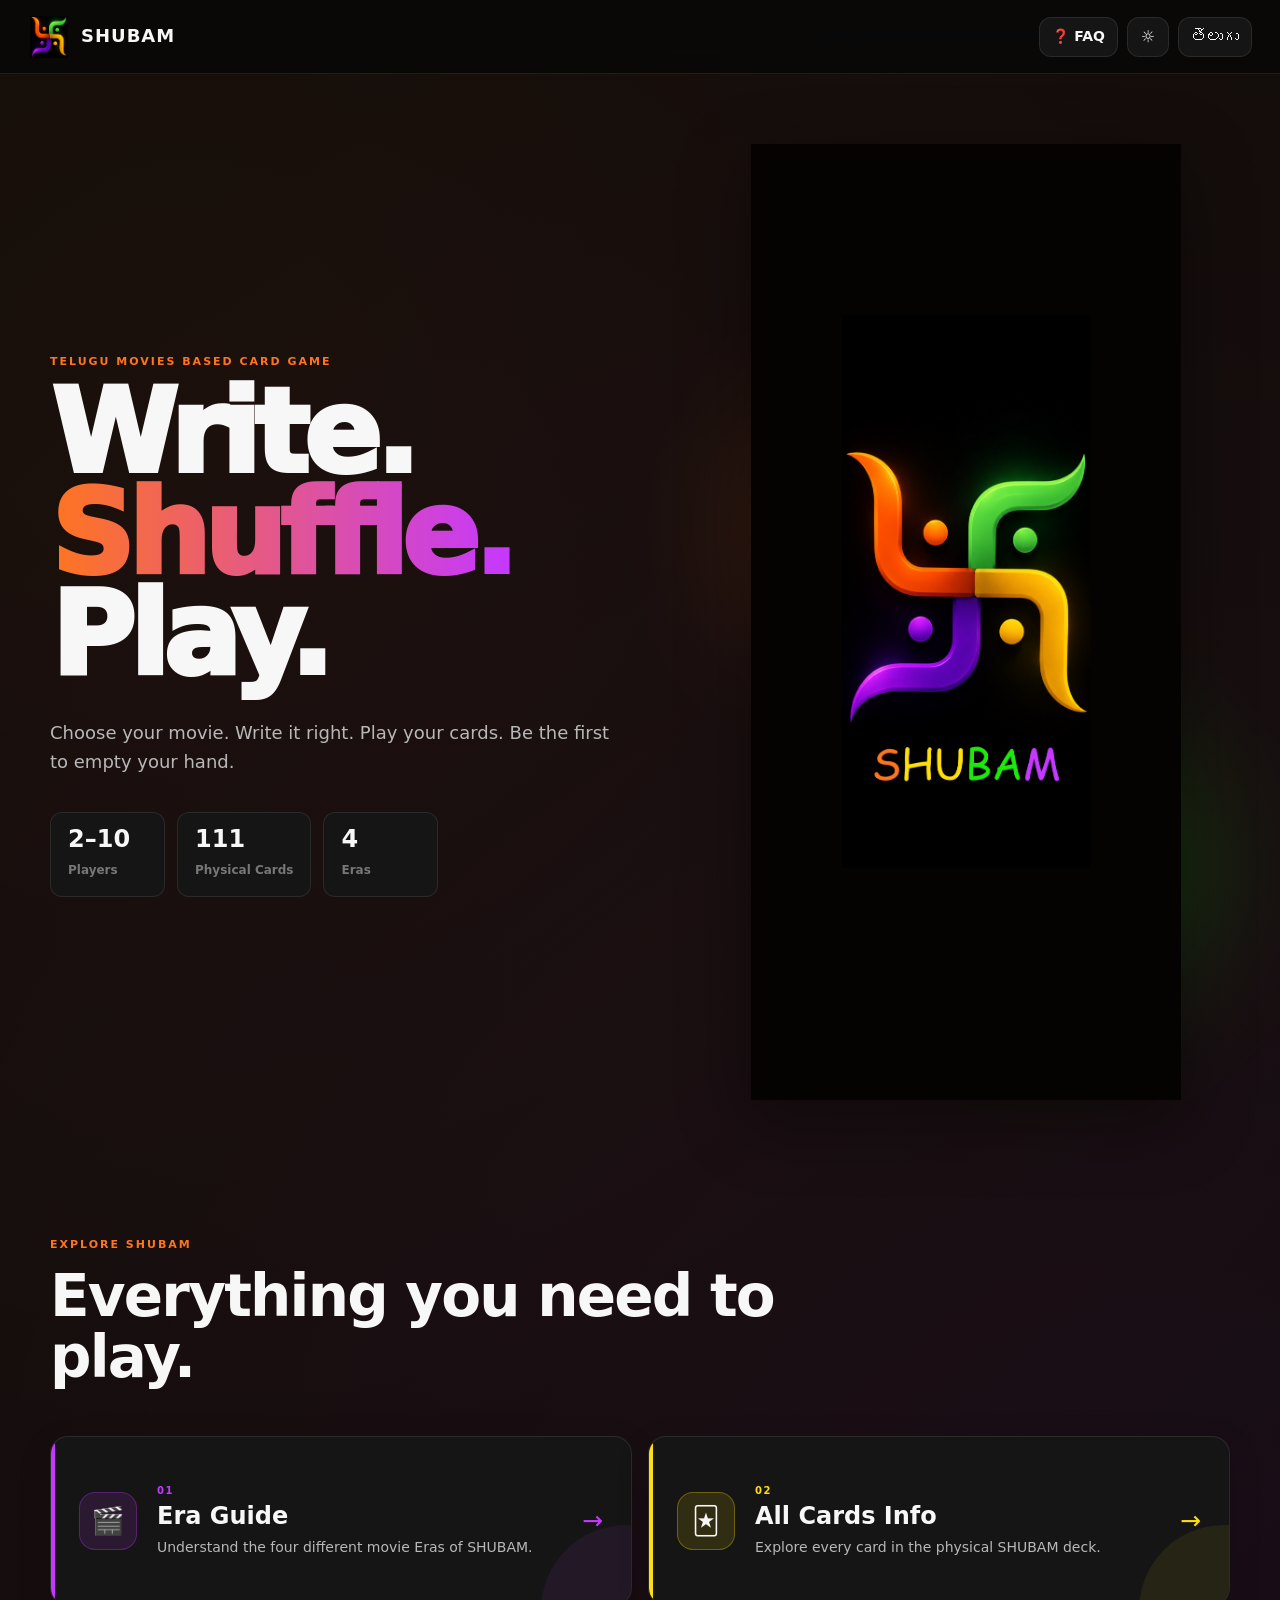
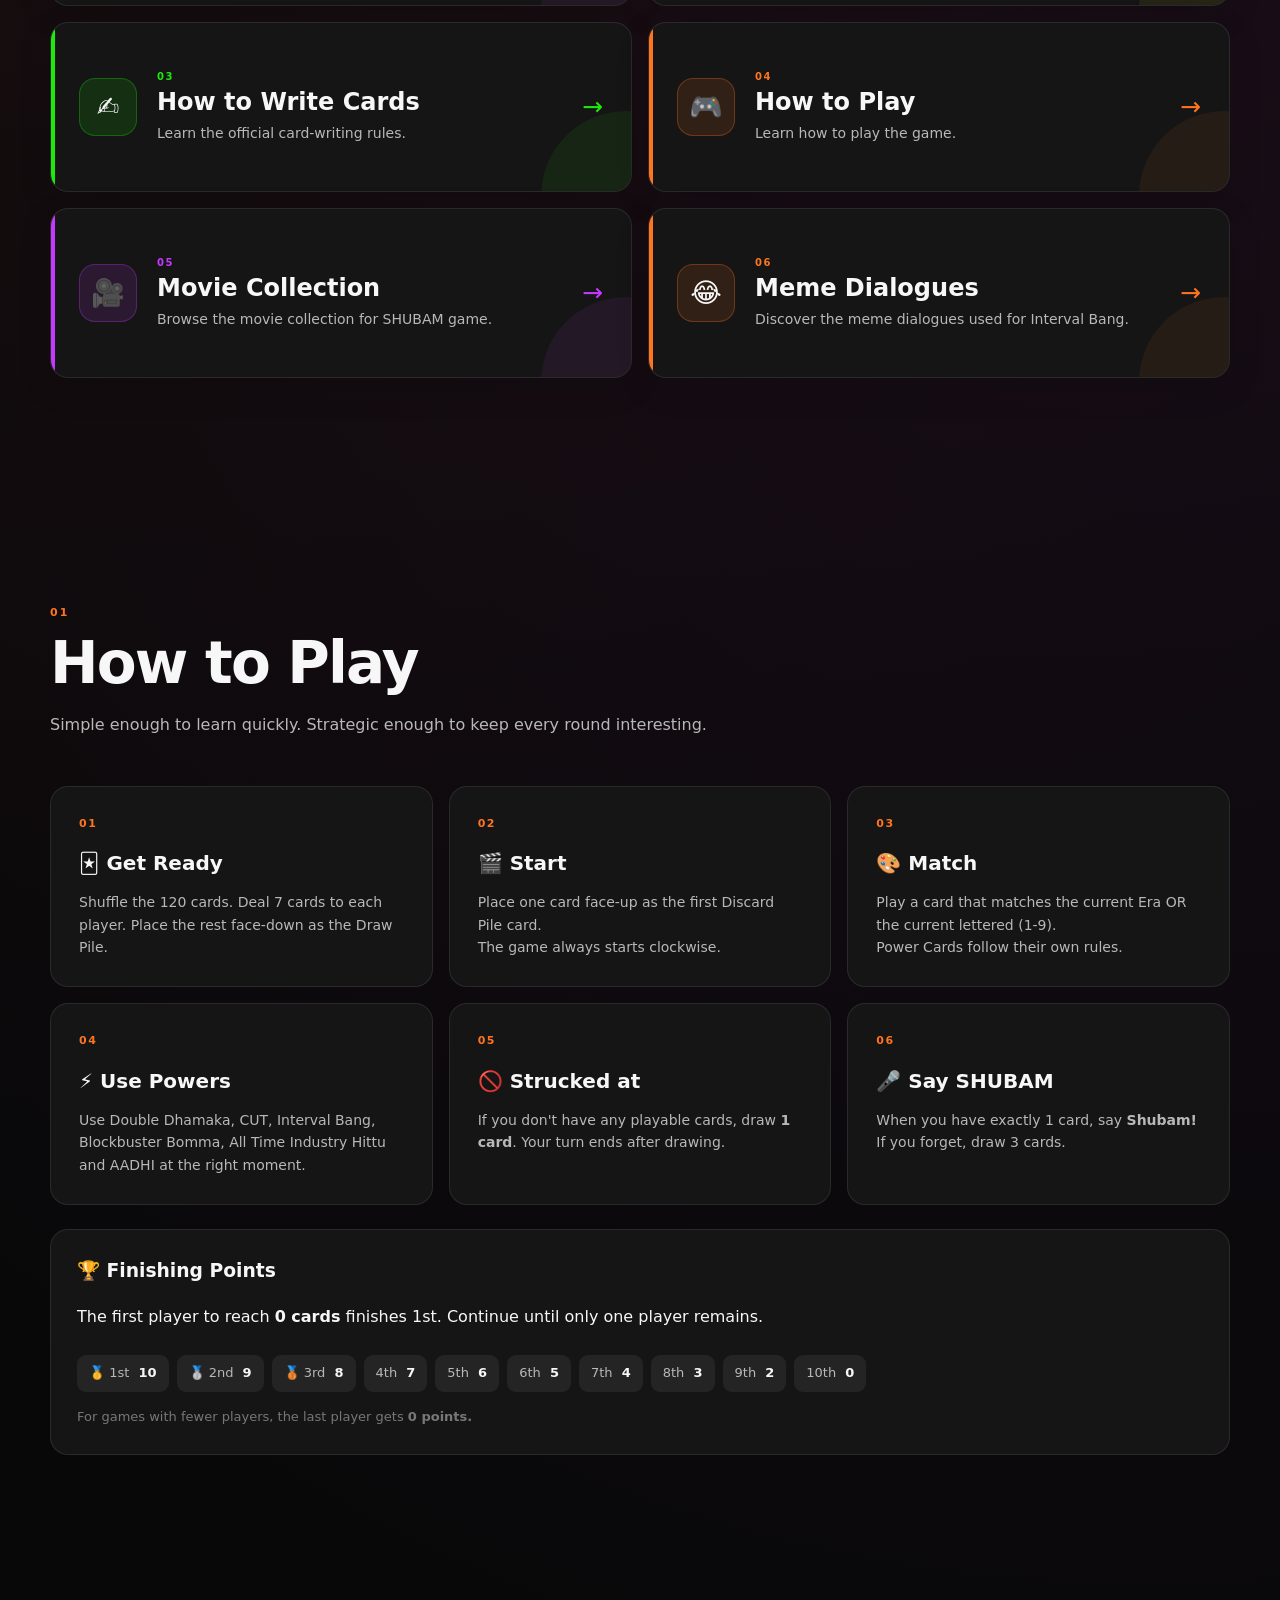
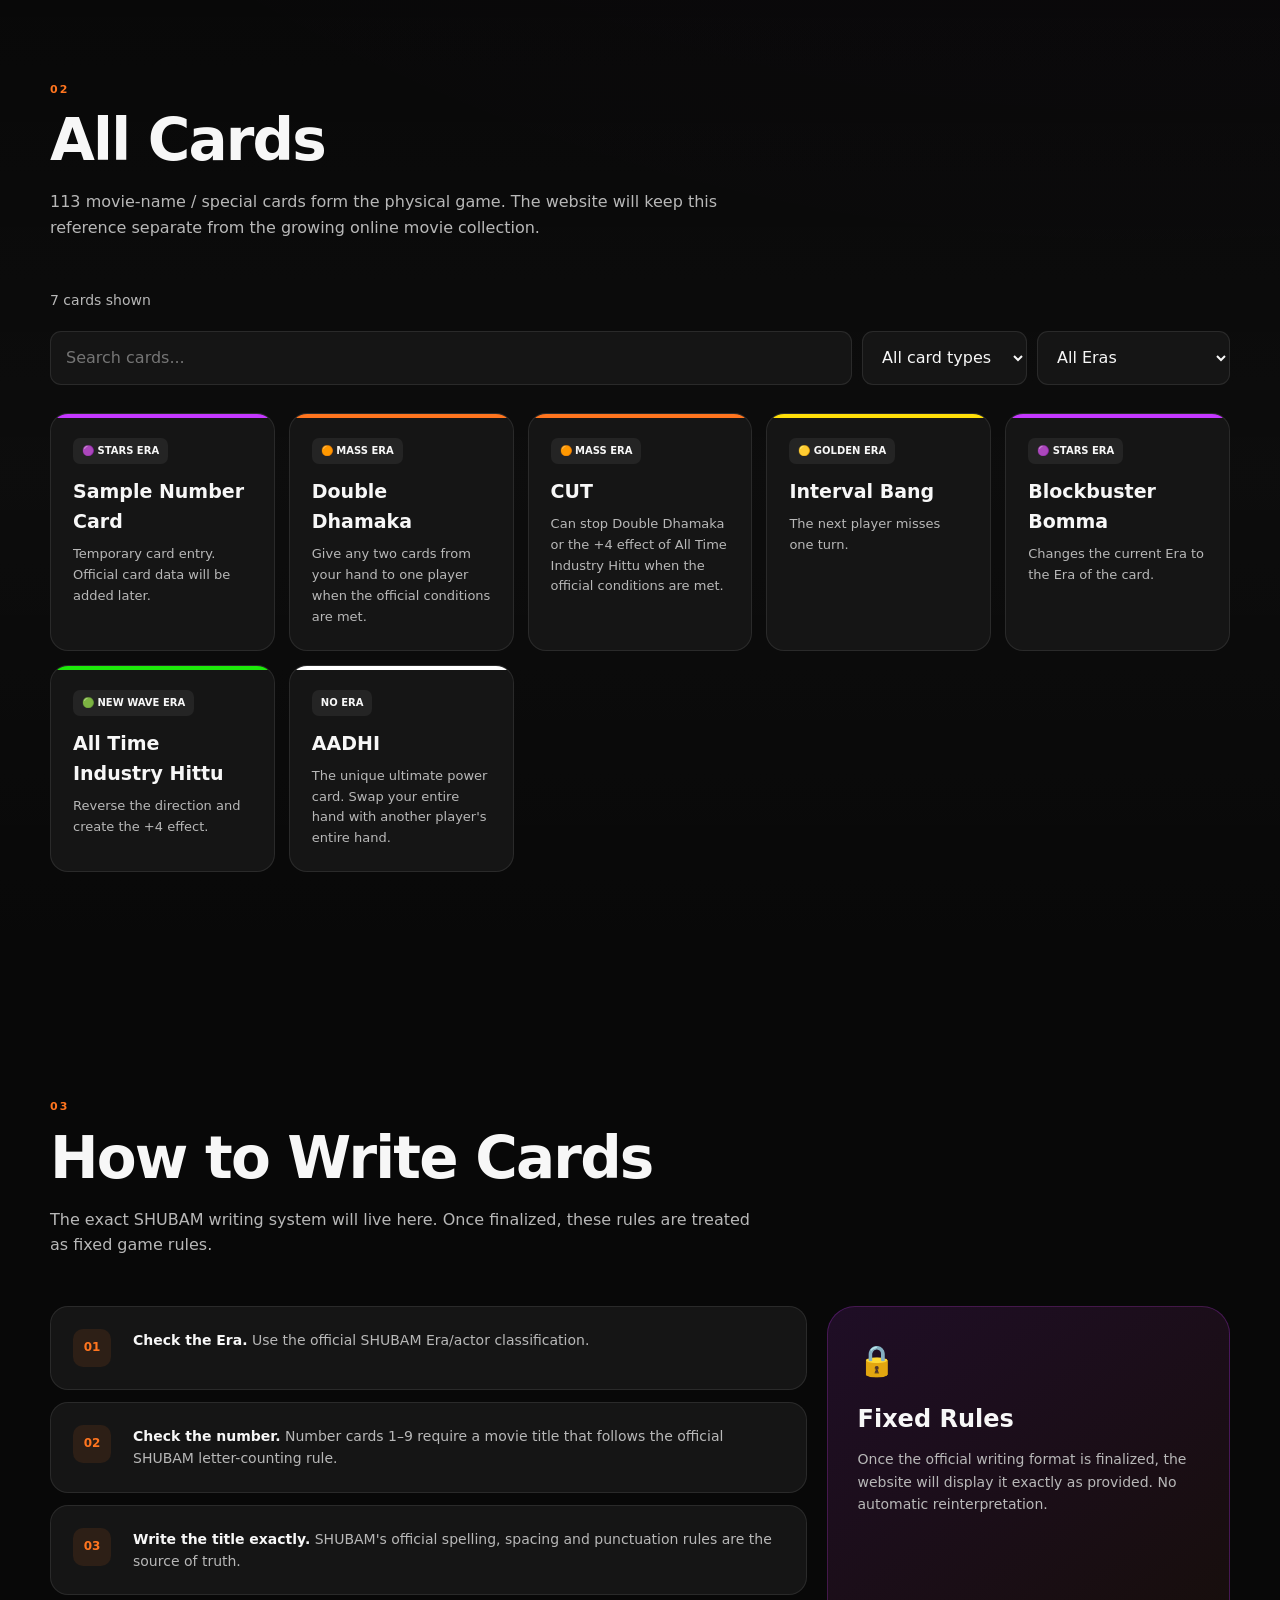
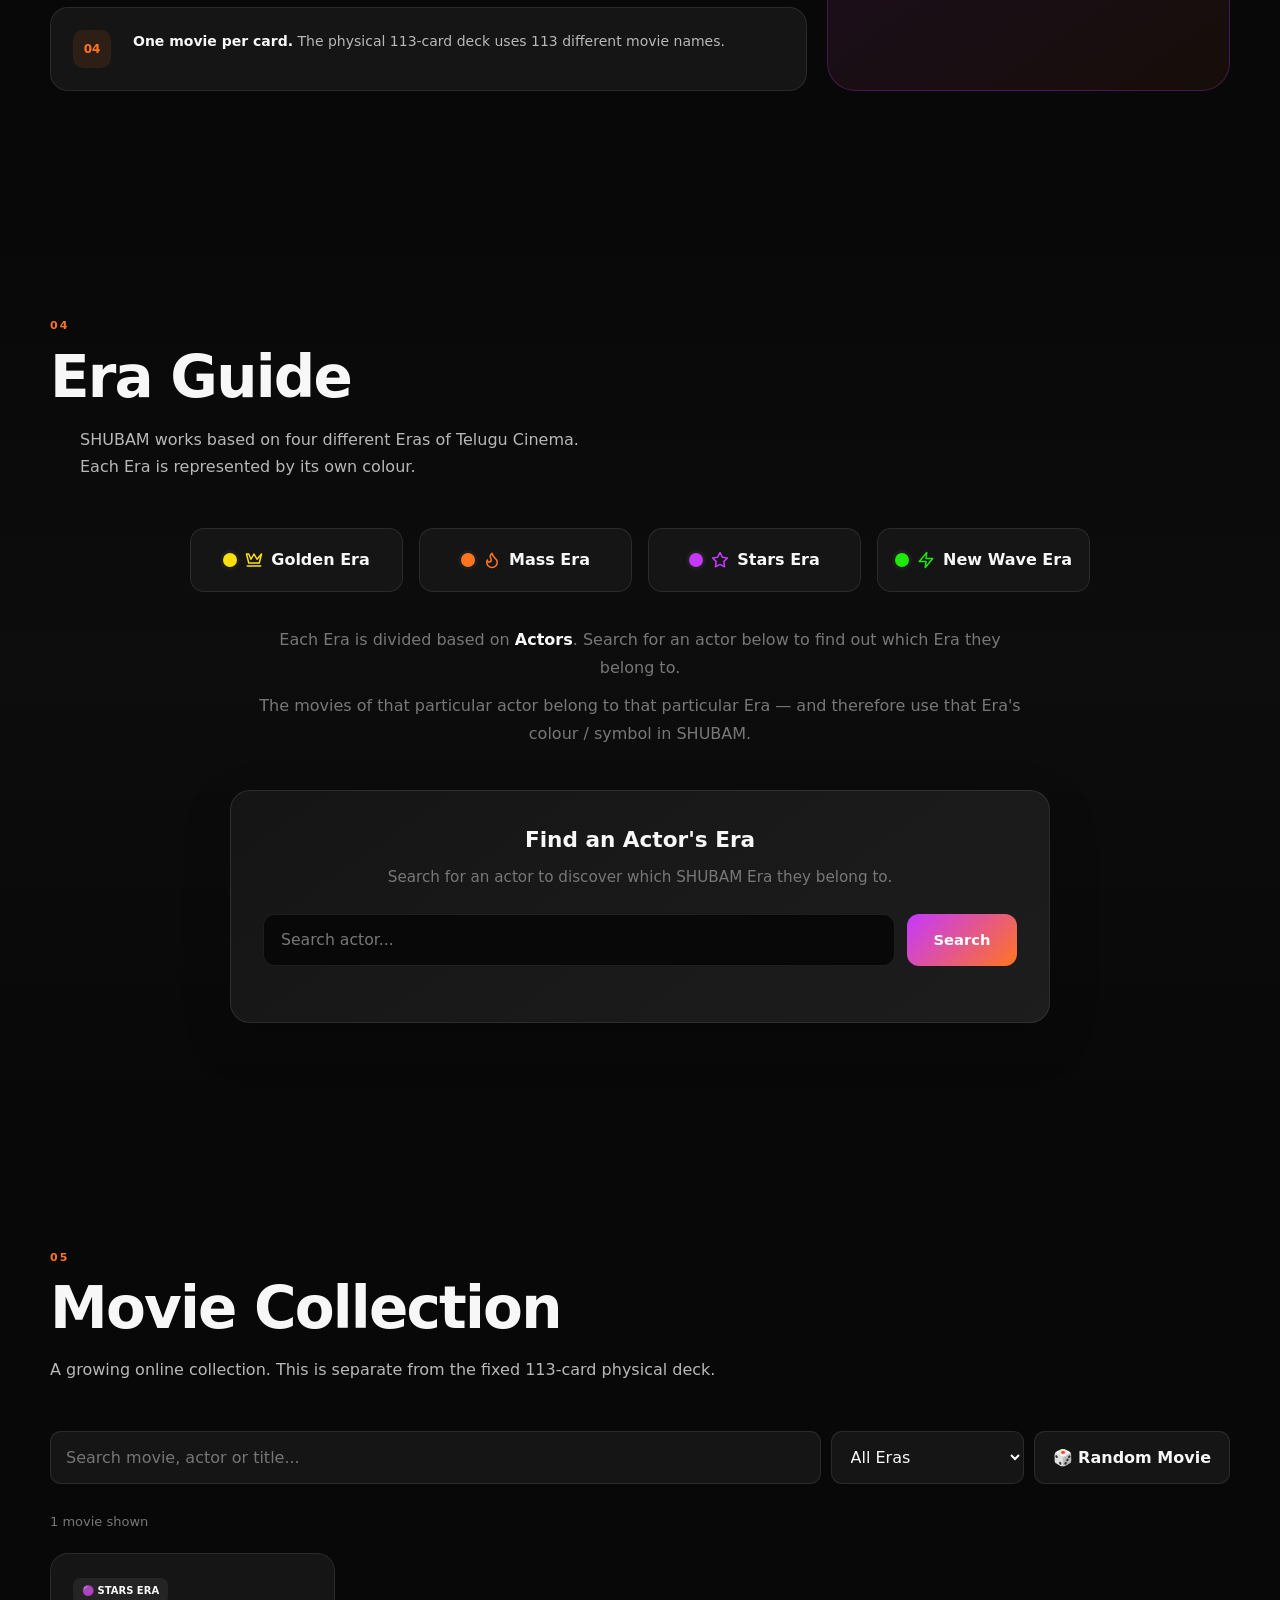
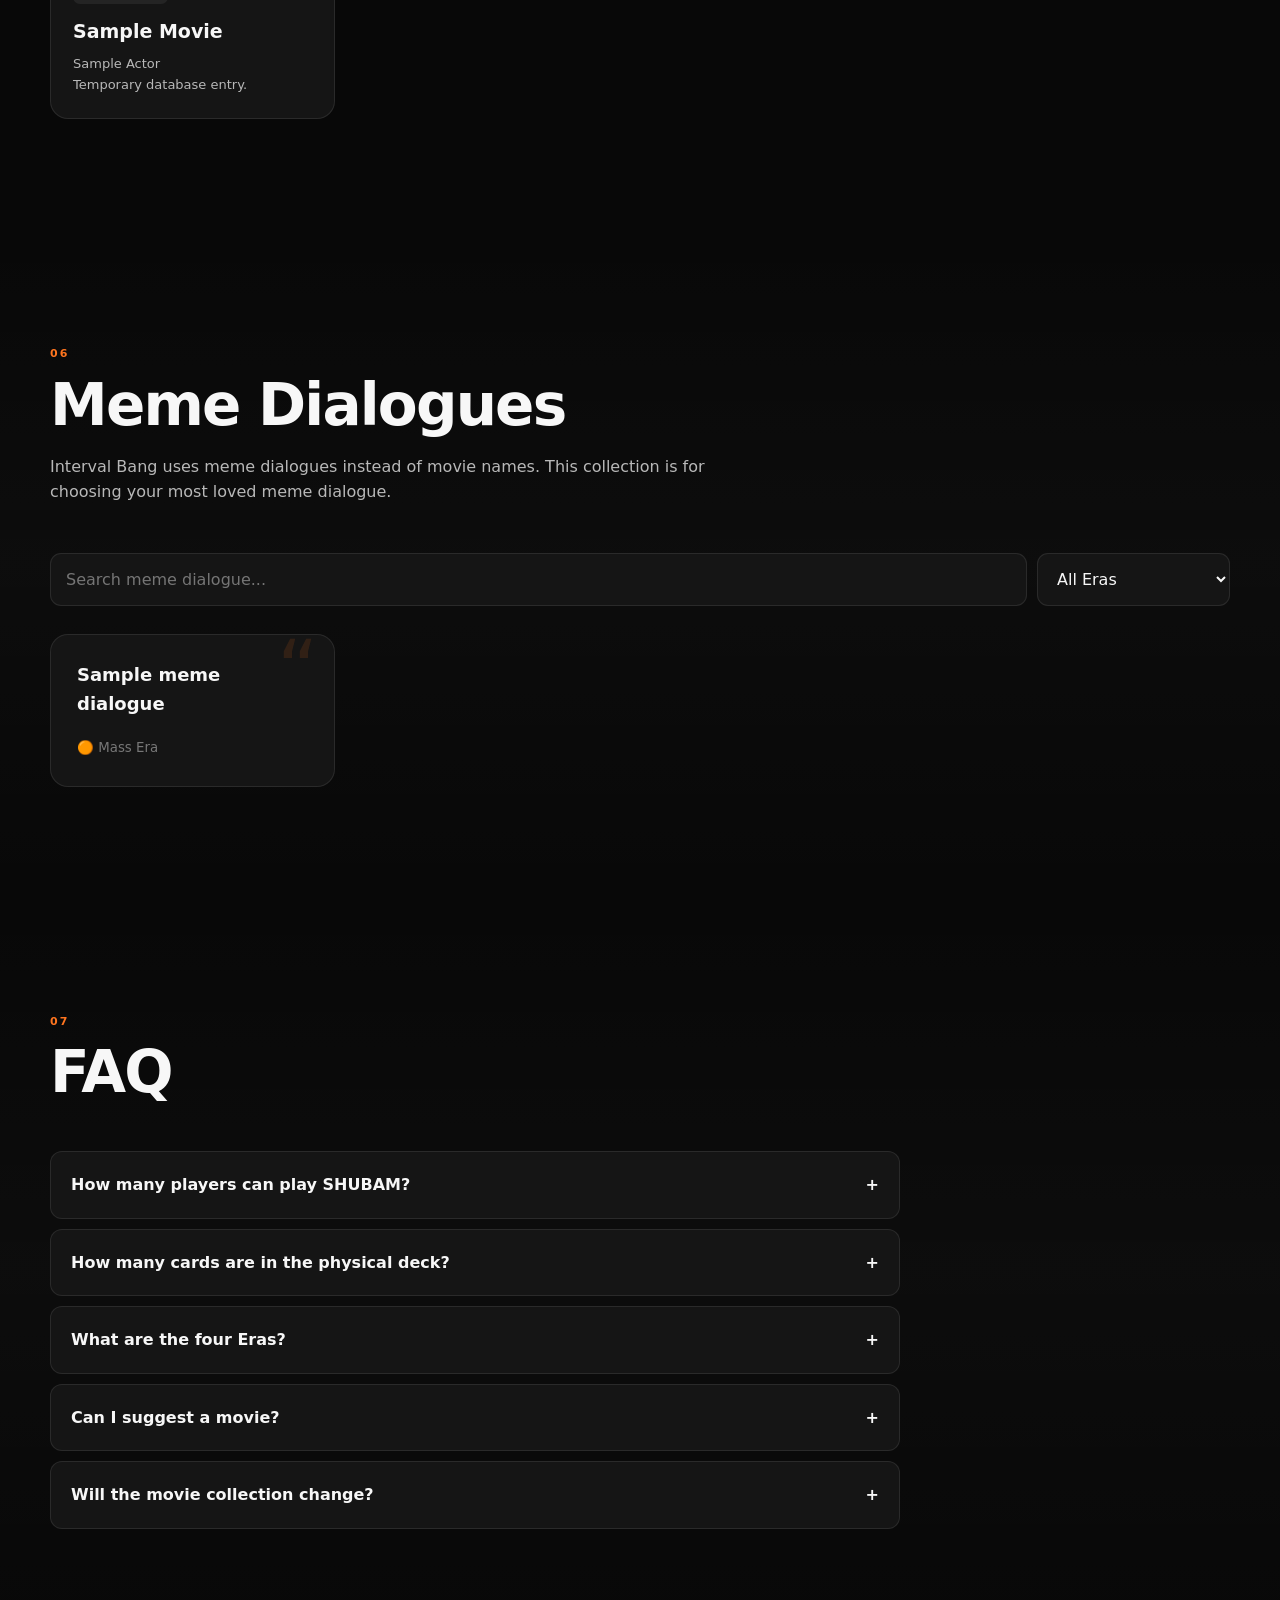
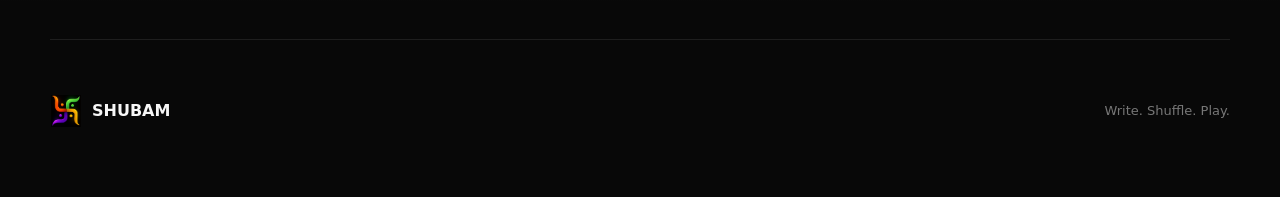
==== index.html @ 701c557c "Update index.html" ====
<!DOCTYPE html>
<html lang="en">
<head>
  <meta charset="UTF-8" />
  <meta name="viewport" content="width=device-width, initial-scale=1.0" />
  <meta name="description" content="SHUBAM — Write. Shuffle. Play. The Telugu movie card game." />
  <title>SHUBAM — Write. Shuffle. Play.</title>
  <link rel="icon" href="assets/Shubam_Main_logo.png" />
  <link rel="stylesheet" href="style.css" />
</head>

<body>

  <!-- =========================
       HEADER
  ========================== -->
  <header class="site-header">

    <a class="brand" href="#home" aria-label="Shubam home">
      <img src="assets/Shubam_Main_logo.png" alt="SHUBAM logo" />
      <span>SHUBAM</span>
    </a>

    <div class="header-actions">

      <!-- FAQ -->
      <a class="header-faq" href="#faq" aria-label="FAQ">
        ❓ <span>FAQ</span>
      </a>

      <!-- Theme -->
      <button id="themeToggle" title="Toggle light/dark mode">
        ☼
      </button>

      <!-- Language -->
      <button id="langToggle" title="Toggle English/Telugu">
        తెలుగు
      </button>

    </div>

  </header>


  <main>

    <!-- =========================
         HOME / HERO
    ========================== -->
    <section id="home" class="hero section">

      <div class="hero-copy">

        <span class="eyebrow">
          TELUGU MOVIES BASED CARD GAME
        </span>

        <h1>
          Write.<br>
          <span>Shuffle.</span><br>
          Play.
        </h1>

        <p data-i18n="heroText">
          Choose your movie.<br>
          Write it right.<br>
          Play your cards.<br>
          Be the first to empty your hand.
        </p>

        <div class="hero-stats">

          <div>
            <strong>2–10</strong>
            <span data-i18n="players">Players</span>
          </div>

          <div>
            <strong>111</strong>
            <span data-i18n="physicalCards">Physical Cards</span>
          </div>

          <div>
            <strong>4</strong>
            <span data-i18n="eras">Eras</span>
          </div>

        </div>

      </div>


      <div class="hero-logo-wrap">

        <div class="glow glow-orange"></div>
        <div class="glow glow-green"></div>

        <img
          src="assets/shubam-logo.png"
          class="hero-logo"
          alt="Shubam logo"
        />

      </div>

    </section>


    <!-- =========================
         WEBSITE NAVIGATION CARDS
    ========================== -->

    <section class="home-navigation section">

      <div class="section-heading">

        <span class="eyebrow">
          EXPLORE SHUBAM
        </span>

        <h2>
          Everything you need to play.
        </h2>

      </div>


      <div class="navigation-grid">

        <!-- ERA GUIDE -->
        <a href="#eras" class="navigation-card nav-purple">

          <div class="navigation-icon">
            🎬
          </div>

          <div>
            <span class="navigation-number">01</span>
            <h3>Era Guide</h3>
            <p>
              Understand the four different movie Eras of SHUBAM.
            </p>
          </div>

          <span class="navigation-arrow">→</span>

        </a>
        <!-- ALL CARDS INFO-->
        <a href="#cards" class="navigation-card nav-gold">

          <div class="navigation-icon">
            🃏
          </div>

          <div>
            <span class="navigation-number">02</span>
            <h3>All Cards Info</h3>
            <p>
              Explore every card in the physical SHUBAM deck.
            </p>
          </div>

          <span class="navigation-arrow">→</span>

        </a>
        <!-- HOW TO WRITE -->
        <a href="#how-to-write" class="navigation-card nav-green">

          <div class="navigation-icon">
            ✍️
          </div>

          <div>
            <span class="navigation-number">03</span>
            <h3>How to Write Cards</h3>
            <p>
              Learn the official card-writing rules.
            </p>
          </div>

          <span class="navigation-arrow">→</span>

        </a>

        <!-- HOW TO PLAY -->
        <a href="#how-to-play" class="navigation-card nav-orange">

          <div class="navigation-icon">
            🎮
          </div>

          <div>
            <span class="navigation-number">04</span>
            <h3>How to Play</h3>
            <p>
              Learn how to play the game.
            </p>
          </div>

          <span class="navigation-arrow">→</span>

        </a>

        <!-- MOVIE COLLECTION -->
        <a href="#movies" class="navigation-card nav-movie">

          <div class="navigation-icon">
            🎥
          </div>

          <div>
            <span class="navigation-number">05</span>
            <h3>Movie Collection</h3>
            <p>
              Browse the movie collection for SHUBAM game.
            </p>
          </div>

          <span class="navigation-arrow">→</span>

        </a>


        <!-- MEME DIALOGUES -->
        <a href="#memes" class="navigation-card nav-meme">

          <div class="navigation-icon">
            😂
          </div>

          <div>
            <span class="navigation-number">06</span>
            <h3>Meme Dialogues</h3>
            <p>
              Discover the meme dialogues used for Interval Bang.
            </p>
          </div>

          <span class="navigation-arrow">→</span>

        </a>
      </div>
    </section>


    <!-- =========================
         HOW TO PLAY
    ========================== -->

    <section id="how-to-play" class="section">

      <div class="section-heading">

        <span class="eyebrow">01</span>

        <h2 data-i18n="howTitle">
          How to Play
        </h2>

        <p data-i18n="howIntro">
          Simple enough to learn quickly. Strategic enough to keep
          every round interesting.
        </p>

      </div>


      <div class="steps-grid">

        <article class="step-card">
          <span>01</span>
          <h3>🃏 <span data-i18n="getReady">Get Ready</span></h3>
          <p>
            Shuffle the 120 cards. Deal 7 cards to each player.
            Place the rest face-down as the Draw Pile.
          </p>
        </article>


        <article class="step-card">
          <span>02</span>
          <h3>🎬 <span data-i18n="startGameTitle">Start</span></h3>
          <p>
            Place one card face-up as the first
            Discard Pile card.<br>
            The game always starts clockwise.
          </p>
        </article>


        <article class="step-card">
          <span>03</span>
          <h3>🎨 <span data-i18n="match">Match</span></h3>
          <p>
            Play a card that matches the current Era OR
            the current lettered (1-9).<br>
            Power Cards follow their own rules.
          </p>
        </article>


        <article class="step-card">
          <span>04</span>
          <h3>⚡ <span data-i18n="powers">Use Powers</span></h3>
          <p>
            Use Double Dhamaka, CUT, Interval Bang,
            Blockbuster Bomma, All Time Industry Hittu and AADHI at the right moment.
          </p>
        </article>
        
        <article class="step-card">
          <span>05</span>
          <h3>🚫 <span data-i18n="drawRule">Strucked at</span></h3>
          <p>
            If you don't have any playable cards, draw <strong>1 card</strong>.
            Your turn ends after drawing.
          </p>
        </article>

        <article class="step-card">
          <span>06</span>
          <h3>🎤 <span data-i18n="shubamCall">Say SHUBAM</span></h3>
          <p>
            When you have exactly 1 card, say
            <strong>Shubam!</strong><br>
            If you forget, draw 3 cards.
          </p>
        </article>

      </div>


      <div class="scoring">

        <h3>🏆 Finishing Points</h3>
        <span>
          The first player to reach <strong>0 cards</strong> finishes 1st.
          Continue until only one player remains.<br>
           <br>
        </span>

        <div class="score-row">

          <span>🥇 1st <b>10</b></span>
          <span>🥈 2nd <b>9</b></span>
          <span>🥉 3rd <b>8</b></span>
          <span>4th <b>7</b></span>
          <span>5th <b>6</b></span>
          <span>6th <b>5</b></span>
          <span>7th <b>4</b></span>
          <span>8th <b>3</b></span>
          <span>9th <b>2</b></span>
          <span>10th <b>0</b></span>

        </div>

        <p>
          For games with fewer players, the last player gets
          <strong>0 points.</strong>
        </p>

      </div>

    </section>


    <!-- =========================
         ALL CARDS
    ========================== -->

    <section id="cards" class="section alt">

      <div class="section-heading">

        <span class="eyebrow">02</span>

        <h2 data-i18n="cardsTitle">
          All Cards
        </h2>

        <p>
          113 movie-name / special cards form the physical game.
          The website will keep this reference separate from the
          growing online movie collection.
        </p>

      </div>


      <div class="card-summary" id="cardSummary"></div>


      <div class="filter-bar">

        <input
          id="cardSearch"
          type="search"
          placeholder="Search cards..."
        />

        <select id="cardTypeFilter">

          <option value="all">
            All card types
          </option>

          <option value="number">
            Number cards
          </option>

          <option value="power">
            Power cards
          </option>

          <option value="wild">
            Wild cards
          </option>

          <option value="unique">
            Unique
          </option>

        </select>


        <select id="cardEraFilter">

          <option value="all">
            All Eras
          </option>

          <option value="golden">
            🟡 Golden Era
          </option>

          <option value="mass">
            🟠 Mass Era
          </option>

          <option value="stars">
            🟣 Stars Era
          </option>

          <option value="new-wave">
            🟢 New Wave Era
          </option>

          <option value="none">
            No Era
          </option>

        </select>

      </div>


      <div class="cards-grid" id="cardsGrid"></div>

    </section>


    <!-- =========================
         HOW TO WRITE
    ========================== -->

    <section id="how-to-write" class="section">

      <div class="section-heading">

        <span class="eyebrow">03</span>

        <h2 data-i18n="writeTitle">
          How to Write Your Cards
        </h2>

        <p>
          The exact SHUBAM writing system will live here.
          Once finalized, these rules are treated as fixed game rules.
        </p>

      </div>


      <div class="write-layout">

        <div class="write-list">

          <div class="write-item">

            <b>01</b>

            <span>
              <strong>Check the Era.</strong>
              Use the official SHUBAM Era/actor classification.
            </span>

          </div>


          <div class="write-item">

            <b>02</b>

            <span>
              <strong>Check the number.</strong>
              Number cards 1–9 require a movie title that follows
              the official SHUBAM letter-counting rule.
            </span>

          </div>


          <div class="write-item">

            <b>03</b>

            <span>
              <strong>Write the title exactly.</strong>
              SHUBAM's official spelling, spacing and punctuation
              rules are the source of truth.
            </span>

          </div>


          <div class="write-item">

            <b>04</b>

            <span>
              <strong>One movie per card.</strong>
              The physical 113-card deck uses 113 different movie names.
            </span>

          </div>

        </div>


        <div class="fixed-note">

          <span>🔒</span>

          <h3>
            Fixed Rules
          </h3>

          <p>
            Once the official writing format is finalized,
            the website will display it exactly as provided.
            No automatic reinterpretation.
          </p>

        </div>

      </div>

    </section>


    <!-- =========================
         ERA GUIDE
    ========================== -->

    <section id="eras" class="section alt">

      <div class="section-heading">

        <span class="eyebrow">04</span>

        <h2 data-i18n="eraTitle">
          Era Guide
        </h2>
        <p class="era-intro">
          SHUBAM works based on four different Eras of Telugu Cinema.<br>
          Each Era is represented by its own colour.
        </p>

      </div>
      
  <!-- =========================
       FOUR ERAS
  ========================== -->
      <div class="era-colour-list">
        <!-- Golden Era: Crown -->
        <div class="era-colour-item">
          <span class="era-colour-dot era-golden"></span>
          <svg class="era-icon icon-golden" viewBox="0 0 24 24" width="18" height="18" fill="none" stroke="currentColor" stroke-width="2" stroke-linecap="round" stroke-linejoin="round">
            <path d="M2 4l3 12h14l3-12-6 7-4-7-4 7-3-7z" />
            <path d="M3 20h18" />
          </svg>
          <span>Golden Era</span>
        </div>
      
        <!-- Mass Era: Flame -->
        <div class="era-colour-item">
          <span class="era-colour-dot era-mass"></span>
          <svg class="era-icon icon-mass" viewBox="0 0 24 24" width="18" height="18" fill="none" stroke="currentColor" stroke-width="2" stroke-linecap="round" stroke-linejoin="round">
            <path d="M8.5 14.5A2.5 2.5 0 0 0 11 12c0-1.38-.5-2-1-3-1.072-2.143-.224-4.054 2-6 .5 2.5 2 4.9 4 6.5 2 1.6 3 3.5 3 5.5a7 7 0 1 1-14 0c0-1.153.433-2.294 1-3a2.5 2.5 0 0 0 2.5 3z" />
          </svg>
          <span>Mass Era</span>
        </div>
      
        <!-- Stars Era: 5-Pointed Star -->
        <div class="era-colour-item">
          <span class="era-colour-dot era-stars"></span>
          <svg class="era-icon icon-stars" viewBox="0 0 24 24" width="18" height="18" fill="none" stroke="currentColor" stroke-width="2" stroke-linecap="round" stroke-linejoin="round">
            <polygon points="12 2 15.09 8.26 22 9.27 17 14.14 18.18 21.02 12 17.77 5.82 21.02 7 14.14 2 9.27 8.91 8.26 12 2" />
          </svg>
          <span>Stars Era</span>
        </div>
      
        <!-- New Wave Era: Lightning Flash -->
        <div class="era-colour-item">
          <span class="era-colour-dot era-new-wave"></span>
          <svg class="era-icon icon-new-wave" viewBox="0 0 24 24" width="18" height="18" fill="none" stroke="currentColor" stroke-width="2" stroke-linecap="round" stroke-linejoin="round">
            <polygon points="13 2 3 14 12 14 11 22 21 10 12 10 13 2" />
          </svg>
          <span>New Wave Era</span>
        </div>
      </div>


  <!-- =========================
       ERA EXPLANATION
  ========================== -->
      <div class="era-explanation">
        <p>
          Each Era is divided based on <strong>Actors</strong>.
          Search for an actor below to find out which Era they belong to.
        </p>
        <p>
          The movies of that particular actor belong to that
          particular Era — and therefore use that Era's colour / symbol in SHUBAM.
        </p>
      </div>


  <!-- =========================
       ACTOR SEARCH
  ========================== -->
      <div class="actor-search-box">
        <div class="actor-search-heading">
          <h3>Find an Actor's Era</h3>
          <p>
            Search for an actor to discover which SHUBAM Era they belong to.
          </p>
        </div>
        
        <div class="actor-search">
          <div class="actor-search-input-wrap">
            <input
              type="search"
              id="actorSearch"
              name="actorSearch"
              autocomplete="off"
              placeholder="Search actor..."
              aria-label="Search actor"
              aria-autocomplete="list"
              aria-controls="actorSuggestions"
            />

            <!-- Suggestions will be generated here by JavaScript -->

            <div
              id="actorSuggestions"
              class="actor-suggestions"
              role="listbox"
              aria-label="Actor suggestions"
            ></div>
    
          </div>


          <button
            type="button"
            id="actorSearchButton"
            class="btn primary"
          >
            Search
          </button>
        </div>


    <!-- =========================
         SEARCH RESULT
    ========================== -->

        <div
          id="actorSearchResult"
          class="actor-search-result"
          aria-live="polite"
        ></div>
    
      </div>
    
    </section>

    <!-- =========================
         MOVIE COLLECTION
    ========================== -->

    <section id="movies" class="section">

      <div class="section-heading">

        <span class="eyebrow">05</span>

        <h2 data-i18n="moviesTitle">
          Movie Collection
        </h2>

        <p>
          A growing online collection.
          This is separate from the fixed 113-card physical deck.
        </p>

      </div>


      <div class="collection-tools">

        <input
          id="movieSearch"
          type="search"
          placeholder="Search movie, actor or title..."
        />


        <select id="movieEraFilter">

          <option value="all">
            All Eras
          </option>

          <option value="golden">
            🟡 Golden Era
          </option>

          <option value="mass">
            🟠 Mass Era
          </option>

          <option value="stars">
            🟣 Stars Era
          </option>

          <option value="new-wave">
            🟢 New Wave Era
          </option>

        </select>


        <button class="btn small" id="randomMovie">
          🎲 Random Movie
        </button>

      </div>


      <div class="collection-count" id="movieCount">
        Starter collection — ready for your movie database.
      </div>


      <div class="movie-grid" id="movieGrid"></div>

    </section>


    <!-- =========================
         MEME DIALOGUES
    ========================== -->

    <section id="memes" class="section alt">

      <div class="section-heading">

        <span class="eyebrow">06</span>

        <h2 data-i18n="memesTitle">
          Meme Dialogues
        </h2>

        <p>
          Interval Bang uses meme dialogues instead of movie names.
          This collection is for choosing your most loved meme dialogue.
        </p>

      </div>


      <div class="collection-tools">

        <input
          id="memeSearch"
          type="search"
          placeholder="Search meme dialogue..."
        />


        <select id="memeEraFilter">

          <option value="all">
            All Eras
          </option>

          <option value="golden">
            🟡 Golden Era
          </option>

          <option value="mass">
            🟠 Mass Era
          </option>

          <option value="stars">
            🟣 Stars Era
          </option>

          <option value="new-wave">
            🟢 New Wave Era
          </option>

        </select>

      </div>


      <div class="meme-grid" id="memeGrid"></div>

    </section>


    <!-- =========================
         FAQ
    ========================== -->

    <section id="faq" class="section alt">

      <div class="section-heading">

        <span class="eyebrow">07</span>

        <h2 data-i18n="faqTitle">
          FAQ
        </h2>

      </div>


      <div class="faq-list" id="faqList"></div>

    </section>

  </main>


  <!-- =========================
       FOOTER
  ========================== -->
  <footer>
    <div class="footer-brand"><img src="assets/Shubam_Main_logo.png" alt="" /><span>SHUBAM</span></div>
    <p>Write. Shuffle. Play.</p>
  </footer>
  <script src="app.js"></script>

</body>
</html>
---- style.css ----
/* =========================================================
   SHUBAM — GLOBAL STYLES
   Write. Shuffle. Play.
========================================================= */

/* ---------- COLOUR SYSTEM ---------- */

:root {
  --orange: #ff751f;
  --orange-dark: #b0440e;
  --gold: #ffdf09;
  --gold-dark: #be8021;
  --green: #1de90b;
  --green-dark: #588e5c;
  --purple: #c538ff;
  --purple-dark: #6b1997;

  --bg: #080808;
  --bg-soft: #101010;
  --surface: #151515;
  --surface-2: #1d1d1d;
  --surface-3: #242424;

  --text: #f7f7f7;
  --text-soft: #b8b8b8;
  --text-muted: #777;

  --border: rgba(255,255,255,0.09);
  --border-strong: rgba(255,255,255,0.16);

  --shadow: 0 18px 50px rgba(0,0,0,0.35);

  --radius-sm: 12px;
  --radius-md: 18px;
  --radius-lg: 28px;

  --max-width: 1180px;

  --transition: 0.25s ease;
}


/* ---------- LIGHT MODE ---------- */

body.light {
  --bg: #f5f5f5;
  --bg-soft: #eeeeee;
  --surface: #ffffff;
  --surface-2: #f4f4f4;
  --surface-3: #e9e9e9;

  --text: #101010;
  --text-soft: #555;
  --text-muted: #777;

  --border: rgba(0,0,0,0.09);
  --border-strong: rgba(0,0,0,0.16);

  --shadow: 0 18px 50px rgba(0,0,0,0.10);
}


/* =========================================================
   RESET
========================================================= */

* {
  box-sizing: border-box;
  margin: 0;
  padding: 0;
}

html {
  scroll-behavior: smooth;
  scroll-padding-top: 90px;
}

body {
  font-family:
    Inter,
    system-ui,
    -apple-system,
    BlinkMacSystemFont,
    "Segoe UI",
    sans-serif;

  background:
    radial-gradient(
      circle at 15% 5%,
      rgba(255,117,31,0.07),
      transparent 30%
    ),
    radial-gradient(
      circle at 90% 20%,
      rgba(197,56,255,0.06),
      transparent 28%
    ),
    var(--bg);

  color: var(--text);

  line-height: 1.6;

  min-height: 100vh;

  transition:
    background var(--transition),
    color var(--transition);
}

body.light {
  background:
    radial-gradient(
      circle at 15% 5%,
      rgba(255,117,31,0.08),
      transparent 30%
    ),
    var(--bg);
}

img {
  max-width: 100%;
  display: block;
}

button,
input,
textarea,
select {
  font: inherit;
}

button {
  cursor: pointer;
}

a {
  color: inherit;
  text-decoration: none;
}


/* =========================================================
   HEADER
========================================================= */

.site-header {
  position: sticky;
  top: 0;
  z-index: 1000;

  height: 74px;

  display: flex;
  align-items: center;
  justify-content: space-between;

  padding: 0 28px;

  background: rgba(8,8,8,0.82);

  backdrop-filter: blur(18px);
  -webkit-backdrop-filter: blur(18px);

  border-bottom: 1px solid var(--border);
}

body.light .site-header {
  background: rgba(255,255,255,0.86);
}


/* ---------- BRAND ---------- */

.brand {
  display: flex;
  align-items: center;
  gap: 11px;

  font-weight: 900;
  letter-spacing: 1px;

  transition: transform var(--transition);
}

.brand:hover {
  transform: translateY(-1px);
}

.brand img {
  width: 42px;
  height: 42px;

  object-fit: contain;
}

.brand span {
  font-size: 18px;
}


/* ---------- HEADER ACTIONS ---------- */

.header-actions {
  display: flex;
  align-items: center;
  gap: 9px;
}

.header-actions button,
.header-faq {
  min-width: 42px;
  height: 40px;

  padding: 0 12px;

  display: inline-flex;
  align-items: center;
  justify-content: center;
  gap: 5px;

  border-radius: 12px;

  border: 1px solid var(--border);

  background: var(--surface);

  color: var(--text);

  transition:
    background var(--transition),
    border-color var(--transition),
    transform var(--transition);
}

.header-actions button:hover,
.header-faq:hover {
  background: var(--surface-3);
  border-color: var(--border-strong);

  transform: translateY(-1px);
}

.header-faq {
  font-size: 14px;
  font-weight: 700;
}


/* =========================================================
   COMMON SECTION
========================================================= */

main {
  overflow: hidden;
}

.section {
  width: min(var(--max-width), calc(100% - 40px));

  margin: 0 auto;

  padding: 110px 0;
}

.section.alt {
  width: 100%;
  max-width: none;

  padding-left: max(20px, calc((100% - var(--max-width)) / 2));
  padding-right: max(20px, calc((100% - var(--max-width)) / 2));

  background:
    linear-gradient(
      180deg,
      transparent,
      rgba(255,255,255,0.018),
      transparent
    );
}


/* =========================================================
   SECTION HEADING
========================================================= */

.section-heading {
  max-width: 760px;

  margin-bottom: 48px;
}

.eyebrow {
  display: inline-block;

  margin-bottom: 12px;

  font-size: 11px;
  font-weight: 900;

  letter-spacing: 2px;

  color: var(--orange);

  text-transform: uppercase;
}

.section-heading h2 {
  font-size: clamp(34px, 5vw, 58px);

  line-height: 1.05;

  letter-spacing: -1.8px;

  margin-bottom: 18px;
}

.section-heading p {
  max-width: 700px;

  color: var(--text-soft);

  font-size: 16px;
}


/* =========================================================
   HERO
========================================================= */

.hero {
  min-height: calc(100vh - 74px);

  display: grid;

  grid-template-columns: 1.05fr 0.95fr;

  align-items: center;

  gap: 70px;

  padding-top: 70px;
  padding-bottom: 70px;
}


/* ---------- HERO TEXT ---------- */

.hero-copy {
  position: relative;
  z-index: 2;
}

.hero-copy h1 {
  font-size: clamp(62px, 9vw, 118px);

  line-height: 0.88;

  letter-spacing: -6px;

  font-weight: 950;

  margin-bottom: 32px;
}

.hero-copy h1 span {
  background:
    linear-gradient(
      90deg,
      var(--orange),
      var(--purple)
    );

  -webkit-background-clip: text;
  background-clip: text;

  color: transparent;
}

.hero-copy > p {
  max-width: 560px;

  color: var(--text-soft);

  font-size: 18px;

  margin-bottom: 36px;
}


/* ---------- HERO STATS ---------- */

.hero-stats {
  display: flex;
  flex-wrap: wrap;

  gap: 12px;
}

.hero-stats > div {
  min-width: 115px;

  padding: 14px 17px;

  background: var(--surface);

  border: 1px solid var(--border);

  border-radius: var(--radius-sm);
}

.hero-stats strong {
  display: block;

  font-size: 24px;

  line-height: 1;

  margin-bottom: 5px;
}

.hero-stats span {
  color: var(--text-muted);

  font-size: 12px;

  font-weight: 700;
}


/* ---------- HERO LOGO ---------- */

.hero-logo-wrap {
  position: relative;

  min-height: 430px;

  display: flex;
  align-items: center;
  justify-content: center;
}

.hero-logo {
  position: relative;
  z-index: 2;

  width: min(430px, 85%);

  filter:
    drop-shadow(0 20px 35px rgba(0,0,0,0.4));

  animation: floatingLogo 5s ease-in-out infinite;
}

.glow {
  position: absolute;

  width: 280px;
  height: 280px;

  border-radius: 50%;

  filter: blur(70px);

  opacity: 0.22;
}

.glow-orange {
  background: var(--orange);

  left: 10%;
  top: 25%;
}

.glow-green {
  background: var(--green);

  right: 5%;
  bottom: 10%;
}

@keyframes floatingLogo {
  0%,
  100% {
    transform: translateY(0) rotate(0deg);
  }

  50% {
    transform: translateY(-12px) rotate(1deg);
  }
}


/* =========================================================
   HOME NAVIGATION
========================================================= */

.home-navigation {
  padding-top: 60px;
}

.navigation-grid {
  display: grid;

  grid-template-columns: repeat(2, 1fr);

  gap: 16px;
}

.navigation-card {
  position: relative;

  min-height: 170px;

  display: grid;

  grid-template-columns: auto 1fr auto;

  align-items: center;

  gap: 20px;

  padding: 28px;

  overflow: hidden;

  border-radius: var(--radius-md);

  border: 1px solid var(--border);

  background: var(--surface);

  box-shadow: 0 10px 35px rgba(0,0,0,0.12);

  transition:
    transform 0.3s ease,
    border-color 0.3s ease,
    box-shadow 0.3s ease;
}

.navigation-card::before {
  content: "";

  position: absolute;

  left: 0;
  top: 0;
  bottom: 0;

  width: 4px;

  background: var(--card-colour);
}

.navigation-card::after {
  content: "";

  position: absolute;

  width: 170px;
  height: 170px;

  right: -80px;
  bottom: -90px;

  border-radius: 50%;

  background: var(--card-colour);

  opacity: 0.07;

  transition: transform 0.35s ease;
}

.navigation-card:hover {
  transform: translateY(-6px);

  border-color: var(--card-colour);

  box-shadow:
    0 18px 50px rgba(0,0,0,0.25);
}

.navigation-card:hover::after {
  transform: scale(1.5);
}


/* ---------- NAV CARD COLOURS ---------- */

.nav-orange {
  --card-colour: var(--orange);
}

.nav-gold {
  --card-colour: var(--gold);
}

.nav-purple {
  --card-colour: var(--purple);
}

.nav-green {
  --card-colour: var(--green);
}

.nav-movie {
  --card-colour: var(--purple);
}

.nav-meme {
  --card-colour: var(--orange);
}

.nav-submit {
  --card-colour: var(--green);
}


/* ---------- NAV ICON ---------- */

.navigation-icon {
  width: 58px;
  height: 58px;

  display: flex;
  align-items: center;
  justify-content: center;

  border-radius: 16px;

  background: color-mix(
    in srgb,
    var(--card-colour) 12%,
    transparent
  );

  border: 1px solid color-mix(
    in srgb,
    var(--card-colour) 30%,
    transparent
  );

  font-size: 27px;

  flex-shrink: 0;
}

.navigation-number {
  display: block;

  margin-bottom: 4px;

  color: var(--card-colour);

  font-size: 10px;

  font-weight: 900;

  letter-spacing: 1.5px;
}

.navigation-card h3 {
  font-size: 24px;

  line-height: 1.1;

  margin-bottom: 7px;
}

.navigation-card p {
  color: var(--text-soft);

  font-size: 14px;
}

.navigation-arrow {
  position: relative;
  z-index: 2;

  font-size: 25px;

  color: var(--card-colour);

  transition: transform var(--transition);
}

.navigation-card:hover .navigation-arrow {
  transform: translateX(5px);
}


/* =========================================================
   HOW TO PLAY
========================================================= */

.steps-grid {
  display: grid;

  grid-template-columns: repeat(3, 1fr);

  gap: 16px;
}

.step-card {
  position: relative;

  min-height: 190px;

  padding: 28px;

  border-radius: var(--radius-md);

  background: var(--surface);

  border: 1px solid var(--border);

  transition:
    transform var(--transition),
    border-color var(--transition);
}

.step-card:hover {
  transform: translateY(-4px);

  border-color: var(--orange);
}

.step-card > span {
  display: block;

  color: var(--orange);

  font-size: 11px;

  font-weight: 900;

  letter-spacing: 1.5px;

  margin-bottom: 15px;
}

.step-card h3 {
  font-size: 20px;

  margin-bottom: 12px;
}

.step-card p {
  color: var(--text-soft);

  font-size: 14px;
}


/* ---------- RULE BANNER ---------- */

.rule-banner {
  margin-top: 24px;

  padding: 20px 24px;

  display: flex;

  gap: 18px;

  align-items: center;

  border-radius: var(--radius-md);

  border: 1px solid rgba(255,117,31,0.25);

  background: rgba(255,117,31,0.07);
}

.rule-banner strong:first-child {
  color: var(--orange);

  white-space: nowrap;
}

.rule-banner span {
  color: var(--text-soft);

  font-size: 14px;
}


/* ---------- SCORING ---------- */

.scoring {
  margin-top: 24px;

  padding: 26px;

  background: var(--surface);

  border: 1px solid var(--border);

  border-radius: var(--radius-md);
}

.scoring h3 {
  margin-bottom: 18px;
}

.score-row {
  display: flex;

  flex-wrap: wrap;

  gap: 8px;
}

.score-row span {
  padding: 8px 12px;

  border-radius: 9px;

  background: var(--surface-3);

  color: var(--text-soft);

  font-size: 13px;
}

.score-row b {
  color: var(--text);
  margin-left: 5px;
}

.scoring p {
  margin-top: 15px;

  color: var(--text-muted);

  font-size: 13px;
}


/* =========================================================
   FILTERS / SEARCH
========================================================= */

.filter-bar,
.collection-tools {
  display: flex;

  flex-wrap: wrap;

  gap: 10px;

  margin-bottom: 28px;
}

input,
textarea,
select {
  width: 100%;

  padding: 13px 15px;

  border-radius: 11px;

  border: 1px solid var(--border);

  background: var(--surface);

  color: var(--text);

  outline: none;

  transition:
    border-color var(--transition),
    box-shadow var(--transition);
}

input:focus,
textarea:focus,
select:focus {
  border-color: var(--orange);

  box-shadow:
    0 0 0 3px rgba(255,117,31,0.10);
}

.filter-bar input,
.collection-tools input {
  flex: 1;
  min-width: 220px;
}

.filter-bar select,
.collection-tools select {
  width: auto;

  min-width: 150px;
}


/* =========================================================
   BUTTONS
========================================================= */

.btn {
  border: 0;

  border-radius: 11px;

  padding: 12px 18px;

  font-weight: 800;

  transition:
    transform var(--transition),
    opacity var(--transition);
}

.btn:hover {
  transform: translateY(-2px);
}

.btn.primary {
  background: var(--orange);

  color: #fff;
}

.btn.small {
  background: var(--surface);

  color: var(--text);

  border: 1px solid var(--border);
}


/* =========================================================
   ALL CARDS
========================================================= */

.card-summary {
  margin-bottom: 20px;

  color: var(--text-soft);

  font-size: 14px;
}

.cards-grid {
  display: grid;

  grid-template-columns:
    repeat(auto-fill, minmax(220px, 1fr));

  gap: 14px;
}

.card-item {
  position: relative;

  padding: 22px;

  min-height: 150px;

  border-radius: var(--radius-md);

  background: var(--surface);

  border: 1px solid var(--border);

  overflow: hidden;

  transition:
    transform var(--transition),
    border-color var(--transition);
}

.card-item:hover {
  transform: translateY(-4px);

  border-color: var(--card-colour, var(--orange));
}

.card-item::before {
  content: "";

  position: absolute;

  left: 0;
  top: 0;

  width: 100%;
  height: 4px;

  background: var(--card-colour, var(--orange));
}

.card-item h3 {
  font-size: 19px;

  margin-bottom: 8px;
}

.card-item p {
  color: var(--text-soft);

  font-size: 13px;
}


/* =========================================================
   ERA GUIDE
========================================================= */

.era-grid {
  display: grid;

  grid-template-columns: repeat(2, 1fr);

  gap: 18px;
}

.era-card {
  position: relative;

  min-height: 270px;

  padding: 32px;

  border-radius: var(--radius-lg);

  background: var(--surface);

  border: 1px solid var(--border);

  overflow: hidden;
}

.era-card::after {
  content: "";

  position: absolute;

  width: 220px;
  height: 220px;

  right: -90px;
  bottom: -100px;

  border-radius: 50%;

  background: var(--era-colour);

  opacity: 0.1;
}

.era-card h3 {
  font-size: 28px;

  margin-bottom: 12px;

  color: var(--era-colour);
}

.era-card p {
  color: var(--text-soft);
}

.era-card .actors {
  margin-top: 20px;

  color: var(--text);

  font-weight: 700;
}


/* =========================================================
   HOW TO WRITE
========================================================= */

.write-layout {
  display: grid;

  grid-template-columns: 1.5fr 0.8fr;

  gap: 20px;
}

.write-list {
  display: grid;

  gap: 12px;
}

.write-item {
  display: grid;

  grid-template-columns: 45px 1fr;

  gap: 15px;

  align-items: start;

  padding: 22px;

  border-radius: var(--radius-md);

  background: var(--surface);

  border: 1px solid var(--border);
}

.write-item > b {
  width: 38px;
  height: 38px;

  display: flex;
  align-items: center;
  justify-content: center;

  border-radius: 10px;

  background: rgba(255,117,31,0.1);

  color: var(--orange);

  font-size: 12px;
}

.write-item span {
  color: var(--text-soft);

  font-size: 14px;
}

.write-item strong {
  color: var(--text);
}

.fixed-note {
  padding: 30px;

  border-radius: var(--radius-lg);

  background:
    linear-gradient(
      145deg,
      rgba(197,56,255,0.12),
      rgba(255,117,31,0.06)
    );

  border: 1px solid rgba(197,56,255,0.25);
}

.fixed-note > span {
  font-size: 30px;
}

.fixed-note h3 {
  margin: 15px 0 10px;

  font-size: 24px;
}

.fixed-note p {
  color: var(--text-soft);

  font-size: 14px;
}


/* =========================================================
   MOVIE COLLECTION
========================================================= */

.collection-count {
  margin-bottom: 20px;

  color: var(--text-muted);

  font-size: 13px;
}

.movie-grid {
  display: grid;

  grid-template-columns:
    repeat(auto-fill, minmax(230px, 1fr));

  gap: 14px;
}

.movie-card {
  padding: 22px;

  border-radius: var(--radius-md);

  background: var(--surface);

  border: 1px solid var(--border);

  transition:
    transform var(--transition),
    border-color var(--transition);
}

.movie-card:hover {
  transform: translateY(-4px);

  border-color: var(--purple);
}

.movie-card h3 {
  margin-bottom: 8px;

  font-size: 19px;
}

.movie-card p {
  color: var(--text-soft);

  font-size: 13px;
}

.movie-era {
  display: inline-block;

  margin-bottom: 12px;

  padding: 5px 9px;

  border-radius: 7px;

  background: var(--surface-3);

  font-size: 10px;

  font-weight: 900;

  text-transform: uppercase;
}


/* =========================================================
   MEME DIALOGUES
========================================================= */

.meme-grid {
  display: grid;

  grid-template-columns:
    repeat(auto-fill, minmax(260px, 1fr));

  gap: 14px;
}

.meme-card {
  position: relative;

  padding: 26px;

  border-radius: var(--radius-md);

  background: var(--surface);

  border: 1px solid var(--border);

  overflow: hidden;
}

.meme-card::before {
  content: "“";

  position: absolute;

  right: 15px;
  top: -5px;

  font-size: 80px;

  line-height: 1;

  color: var(--orange);

  opacity: 0.12;
}

.meme-card blockquote {
  font-size: 18px;

  font-weight: 750;

  margin-bottom: 15px;
}

.meme-card small {
  color: var(--text-muted);
}


/* =========================================================
   FAQ
========================================================= */

.faq-list {
  display: grid;

  gap: 10px;

  max-width: 850px;
}

.faq-item {
  border: 1px solid var(--border);

  border-radius: var(--radius-sm);

  background: var(--surface);

  overflow: hidden;
}

.faq-question {
  width: 100%;

  padding: 20px;

  display: flex;

  align-items: center;

  justify-content: space-between;

  gap: 20px;

  background: transparent;

  border: 0;

  color: var(--text);

  text-align: left;

  font-weight: 800;
}

.faq-answer {
  padding: 0 20px 20px;

  color: var(--text-soft);

  font-size: 14px;
}


/* =========================================================
   SUBMIT FORM
========================================================= */

.submit-form {
  max-width: 700px;

  display: grid;

  gap: 18px;

  padding: 30px;

  border-radius: var(--radius-lg);

  background: var(--surface);

  border: 1px solid var(--border);
}

.submit-form label {
  display: grid;

  gap: 8px;

  color: var(--text-soft);

  font-size: 13px;

  font-weight: 700;
}

.submit-form textarea {
  resize: vertical;
}

.form-note {
  min-height: 20px;

  color: var(--green);

  font-size: 13px;
}


/* =========================================================
   FOOTER
========================================================= */

footer {
  width: min(var(--max-width), calc(100% - 40px));

  margin: 0 auto;

  padding: 55px 0 70px;

  display: flex;

  align-items: center;

  justify-content: space-between;

  border-top: 1px solid var(--border);

  color: var(--text-muted);
}

.footer-brand {
  display: flex;

  align-items: center;

  gap: 10px;

  color: var(--text);

  font-weight: 900;
}

.footer-brand img {
  width: 32px;
  height: 32px;

  object-fit: contain;
}

footer p {
  font-size: 13px;
}


/* =========================================================
   EMPTY STATES
========================================================= */

.empty-state {
  grid-column: 1 / -1;

  padding: 50px 20px;

  text-align: center;

  color: var(--text-muted);

  border: 1px dashed var(--border-strong);

  border-radius: var(--radius-md);
}


/* =========================================================
   SELECTION
========================================================= */

::selection {
  background: var(--orange);

  color: #fff;
}


/* =========================================================
   SCROLLBAR
========================================================= */

::-webkit-scrollbar {
  width: 9px;
}

::-webkit-scrollbar-track {
  background: var(--bg);
}

::-webkit-scrollbar-thumb {
  background: var(--surface-3);

  border-radius: 20px;
}

::-webkit-scrollbar-thumb:hover {
  background: var(--orange);
}


/* =========================================================
   RESPONSIVE — TABLET
========================================================= */

@media (max-width: 900px) {

  .hero {
    grid-template-columns: 1fr;

    text-align: center;

    gap: 20px;
  }

  .hero-copy > p {
    margin-left: auto;
    margin-right: auto;
  }

  .hero-stats {
    justify-content: center;
  }

  .hero-logo-wrap {
    min-height: 320px;
  }

  .hero-logo {
    width: min(340px, 75%);
  }

  .navigation-grid {
    grid-template-columns: 1fr;
  }

  .steps-grid {
    grid-template-columns: repeat(2, 1fr);
  }

  .write-layout {
    grid-template-columns: 1fr;
  }

  .era-grid {
    grid-template-columns: 1fr;
  }

}


/* =========================================================
   RESPONSIVE — MOBILE
========================================================= */

@media (max-width: 600px) {

  html {
    scroll-padding-top: 76px;
  }

  .site-header {
    height: 66px;

    padding: 0 15px;
  }

  .brand span {
    display: none;
  }

  .brand img {
    width: 40px;
    height: 40px;
  }

  .header-actions {
    gap: 6px;
  }

  .header-actions button,
  .header-faq {
    min-width: 38px;

    height: 38px;

    padding: 0 9px;
  }

  .header-faq span {
    display: none;
  }


  .section {
    width: min(100% - 28px, var(--max-width));

    padding: 75px 0;
  }

  .section.alt {
    padding-left: 14px;
    padding-right: 14px;
  }


  .hero {
    min-height: auto;

    padding-top: 70px;
    padding-bottom: 70px;
  }

  .hero-copy h1 {
    font-size: clamp(55px, 17vw, 82px);

    letter-spacing: -4px;
  }

  .hero-copy > p {
    font-size: 15px;
  }

  .hero-logo-wrap {
    min-height: 260px;
  }

  .hero-logo {
    width: 75%;
  }


  .section-heading {
    margin-bottom: 32px;
  }

  .section-heading h2 {
    font-size: 38px;
  }


  .navigation-card {
    min-height: 145px;

    padding: 21px;

    grid-template-columns: auto 1fr auto;

    gap: 14px;
  }

  .navigation-icon {
    width: 48px;
    height: 48px;

    font-size: 22px;
  }

  .navigation-card h3 {
    font-size: 19px;
  }

  .navigation-card p {
    font-size: 12px;
  }

  .navigation-arrow {
    font-size: 20px;
  }


  .steps-grid {
    grid-template-columns: 1fr;
  }


  .rule-banner {
    align-items: flex-start;

    flex-direction: column;

    gap: 8px;
  }


  .filter-bar,
  .collection-tools {
    flex-direction: column;
  }

  .filter-bar input,
  .collection-tools input {
    min-width: 0;
  }

  .filter-bar select,
  .collection-tools select,
  .collection-tools .btn {
    width: 100%;
  }


  .cards-grid,
  .movie-grid,
  .meme-grid {
    grid-template-columns: 1fr;
  }


  .era-card {
    min-height: 230px;

    padding: 25px;
  }


  .write-item {
    grid-template-columns: 38px 1fr;

    padding: 18px;
  }


  .submit-form {
    padding: 22px;
  }


  footer {
    width: calc(100% - 28px);

    padding: 40px 0;

    flex-direction: column;

    align-items: flex-start;

    gap: 12px;
  }

}
/* =========================================================
   ERA GUIDE
========================================================= */

#eras {
  position: relative;
}


/* ---------- INTRO ---------- */

.era-intro {
  max-width: 760px;
  margin: 14px auto 0;
  color: var(--text-muted);
  line-height: 1.7;
}


/* =========================================================
   FOUR ERA COLOURS
========================================================= */

.era-colour-list {
  display: grid;
  grid-template-columns: repeat(4, 1fr);
  gap: 16px;

  max-width: 900px;
  margin: 40px auto 34px;
}


.era-colour-item {
  display: flex;
  align-items: center;
  justify-content: center;
  gap: 11px;

  padding: 18px 16px;

  border: 1px solid var(--border);
  border-radius: 14px;

  background: var(--surface);

  color: var(--text);

  font-weight: 600;

  transition:
    transform 0.2s ease,
    border-color 0.2s ease,
    background 0.2s ease;
}


.era-colour-item:hover {
  transform: translateY(-3px);
  border-color: var(--border-strong);
  background: var(--surface-2);
}


/* ---------- COLOUR CIRCLES ---------- */

.era-colour-dot {
  width: 14px;
  height: 14px;

  flex: 0 0 14px;

  border-radius: 50%;

  display: inline-block;

  box-shadow:
    0 0 0 3px rgba(255, 255, 255, 0.04);
}


/* Your official SHUBAM colours */

.era-golden {
  background: #ffdf09;
}

.era-mass {
  background: #ff751f;
}

.era-stars {
  background: #c538ff;
}

.era-new-wave {
  background: #1de90b;
}


/* =========================================================
   ERA EXPLANATION
========================================================= */

.era-explanation {
  max-width: 780px;

  margin: 0 auto 42px;

  text-align: center;

  color: var(--text-muted);

  line-height: 1.75;
}


.era-explanation p {
  margin: 0 0 10px;
}


.era-explanation strong {
  color: var(--text);
  font-weight: 700;
}


/* =========================================================
   ACTOR SEARCH AREA
========================================================= */

.actor-search-box {
  max-width: 820px;

  margin: 0 auto;

  padding: 32px;

  border: 1px solid var(--border);

  border-radius: 20px;

  background:
    linear-gradient(
      145deg,
      var(--surface),
      var(--surface-2)
    );

  box-shadow:
    0 18px 50px rgba(0, 0, 0, 0.18);
}


/* ---------- SEARCH HEADING ---------- */

.actor-search-heading {
  text-align: center;

  margin-bottom: 24px;
}


.actor-search-heading h3 {
  margin: 0 0 8px;

  font-size: 1.35rem;

  color: var(--text);
}


.actor-search-heading p {
  margin: 0;

  color: var(--text-muted);

  font-size: 0.95rem;

  line-height: 1.6;
}


/* =========================================================
   SEARCH INPUT + BUTTON
========================================================= */

.actor-search {
  display: flex;

  gap: 12px;

  align-items: stretch;
}


.actor-search-input-wrap {
  position: relative;

  flex: 1;
}


/* ---------- INPUT ---------- */

#actorSearch {
  width: 100%;

  height: 52px;

  padding: 0 17px;

  border: 1px solid var(--border);

  border-radius: 12px;

  outline: none;

  background: var(--bg);

  color: var(--text);

  font-family: inherit;

  font-size: 0.98rem;

  transition:
    border-color 0.2s ease,
    box-shadow 0.2s ease,
    background 0.2s ease;
}


#actorSearch::placeholder {
  color: var(--text-muted);
}


#actorSearch:focus {
  border-color: rgba(197, 56, 255, 0.75);

  box-shadow:
    0 0 0 3px rgba(197, 56, 255, 0.12);
}


/* =========================================================
   SEARCH BUTTON
========================================================= */

#actorSearchButton {
  height: 52px;

  min-width: 110px;

  padding: 0 22px;

  border: none;

  border-radius: 12px;

  background: linear-gradient(
    135deg,
    #c538ff,
    #ff751f
  );

  color: #ffffff;

  font-family: inherit;

  font-size: 0.92rem;

  font-weight: 700;

  cursor: pointer;

  transition:
    transform 0.2s ease,
    box-shadow 0.2s ease,
    opacity 0.2s ease;
}


#actorSearchButton:hover {
  transform: translateY(-2px);

  box-shadow:
    0 8px 24px rgba(197, 56, 255, 0.22);
}


#actorSearchButton:active {
  transform: translateY(0);
}


/* =========================================================
   ACTOR SUGGESTIONS
========================================================= */

.actor-suggestions {
  position: absolute;

  top: calc(100% + 7px);

  left: 0;
  right: 0;

  z-index: 50;

  display: none;

  overflow: hidden;

  border: 1px solid var(--border);

  border-radius: 12px;

  background: var(--surface);

  box-shadow:
    0 16px 40px rgba(0, 0, 0, 0.35);
}


/*
   JavaScript will add .visible
   when suggestions are available.
*/

.actor-suggestions.visible {
  display: block;
}


/* ---------- INDIVIDUAL SUGGESTION ---------- */

.actor-suggestion {
  display: flex;

  align-items: center;

  width: 100%;

  padding: 13px 16px;

  border: none;

  border-bottom: 1px solid var(--border);

  background: transparent;

  color: var(--text);

  font-family: inherit;

  font-size: 0.95rem;

  text-align: left;

  cursor: pointer;

  transition:
    background 0.15s ease,
    padding-left 0.15s ease;
}


.actor-suggestion:last-child {
  border-bottom: none;
}


.actor-suggestion:hover,
.actor-suggestion.active {
  padding-left: 20px;

  background: var(--surface-2);
}


/* =========================================================
   SEARCH RESULT
========================================================= */

.actor-search-result {
  margin-top: 24px;

  min-height: 0;
}


/* ---------- RESULT CARD ---------- */

.actor-result-card {
  display: flex;

  align-items: center;

  gap: 18px;

  padding: 22px;

  border: 1px solid var(--border);

  border-radius: 16px;

  background: var(--bg);

  animation:
    eraResultIn 0.3s ease both;
}


@keyframes eraResultIn {

  from {
    opacity: 0;
    transform: translateY(8px);
  }

  to {
    opacity: 1;
    transform: translateY(0);
  }

}


/* ---------- RESULT COLOUR ---------- */

.actor-result-colour {
  width: 22px;
  height: 22px;

  flex: 0 0 22px;

  border-radius: 50%;

  box-shadow:
    0 0 0 5px rgba(255, 255, 255, 0.04),
    0 0 18px currentColor;
}


/* ---------- RESULT TEXT ---------- */

.actor-result-content {
  flex: 1;
}


.actor-result-content .result-label {
  display: block;

  margin-bottom: 3px;

  color: var(--text-muted);

  font-size: 0.78rem;

  text-transform: uppercase;

  letter-spacing: 0.08em;

  font-weight: 700;
}


.actor-result-content h4 {
  margin: 0;

  color: var(--text);

  font-size: 1.25rem;
}


.actor-result-content .result-era {
  display: inline-block;

  margin-top: 5px;

  font-size: 0.9rem;

  font-weight: 700;
}


/* =========================================================
   NO RESULTS
========================================================= */

.actor-no-result {
  padding: 20px;

  border: 1px solid var(--border);

  border-radius: 14px;

  background: var(--bg);

  color: var(--text-muted);

  text-align: center;

  line-height: 1.6;

  animation:
    eraResultIn 0.25s ease both;
}


.actor-no-result strong {
  display: block;

  margin-bottom: 4px;

  color: var(--text);
}


/* =========================================================
   LIGHT MODE
========================================================= */

body.light .actor-search-box {
  box-shadow:
    0 14px 35px rgba(0, 0, 0, 0.08);
}


body.light .actor-suggestions {
  box-shadow:
    0 12px 30px rgba(0, 0, 0, 0.12);
}


body.light .era-colour-item {
  box-shadow:
    0 5px 20px rgba(0, 0, 0, 0.04);
}


/* =========================================================
   RESPONSIVE
========================================================= */

@media (max-width: 800px) {

  .era-colour-list {
    grid-template-columns: repeat(2, 1fr);
  }

}


@media (max-width: 600px) {

  .era-colour-list {
    grid-template-columns: 1fr 1fr;

    gap: 10px;

    margin-top: 30px;
  }


  .era-colour-item {
    padding: 15px 10px;

    font-size: 0.9rem;
  }


  .actor-search-box {
    padding: 22px 18px;

    border-radius: 16px;
  }


  .actor-search {
    flex-direction: column;
  }


  #actorSearchButton {
    width: 100%;
  }


  .actor-result-card {
    padding: 18px;

    gap: 14px;
  }

}


@media (max-width: 420px) {

  .era-colour-list {
    grid-template-columns: 1fr;
  }

}
.era-colour-item {
  display: flex;
  align-items: center;
  gap: 8px;
}

.era-icon {
  flex-shrink: 0;
}

/* Icon Colors mapped to your SHUBAM variables */
.icon-golden {
  stroke: var(--gold, #ffdf09);
}

.icon-mass {
  stroke: var(--orange, #ff751f);
}

.icon-stars {
  stroke: var(--purple, #c538ff);
}

.icon-new-wave {
  stroke: var(--green, #1de90b);
}
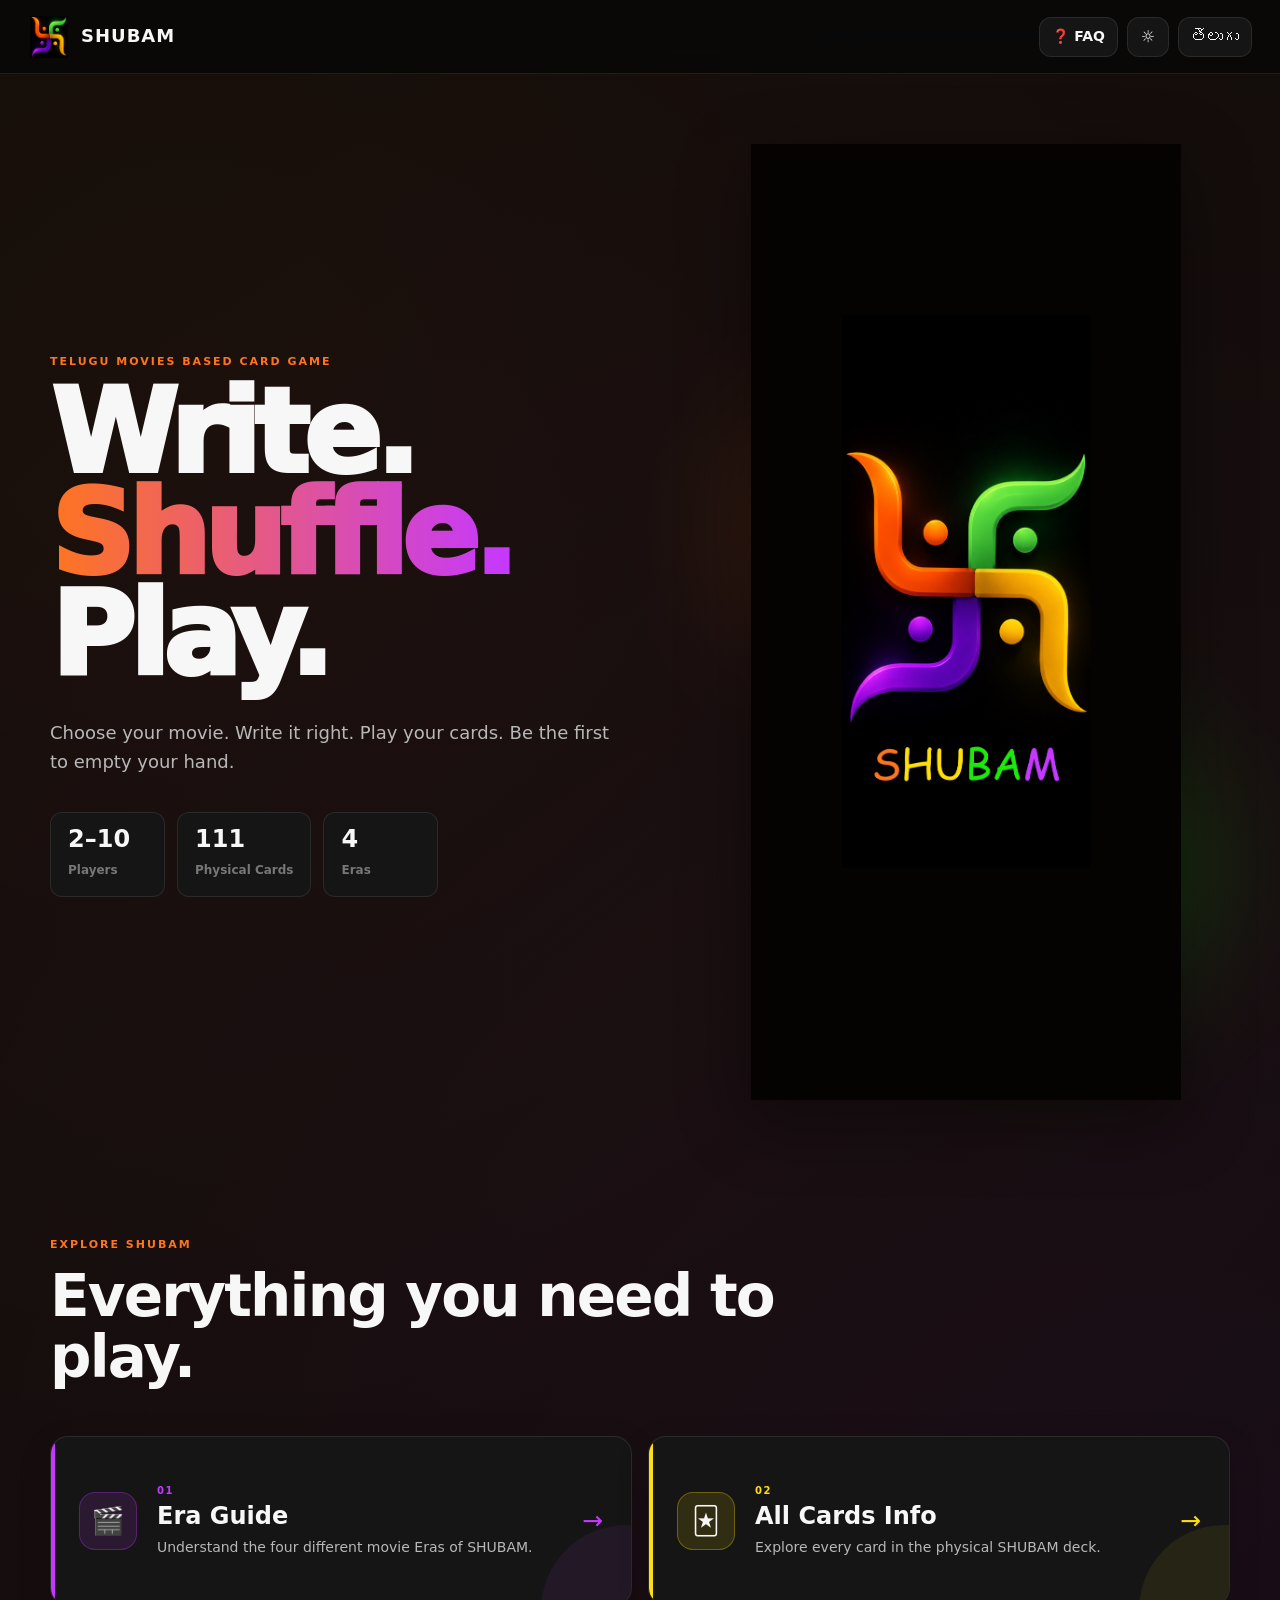
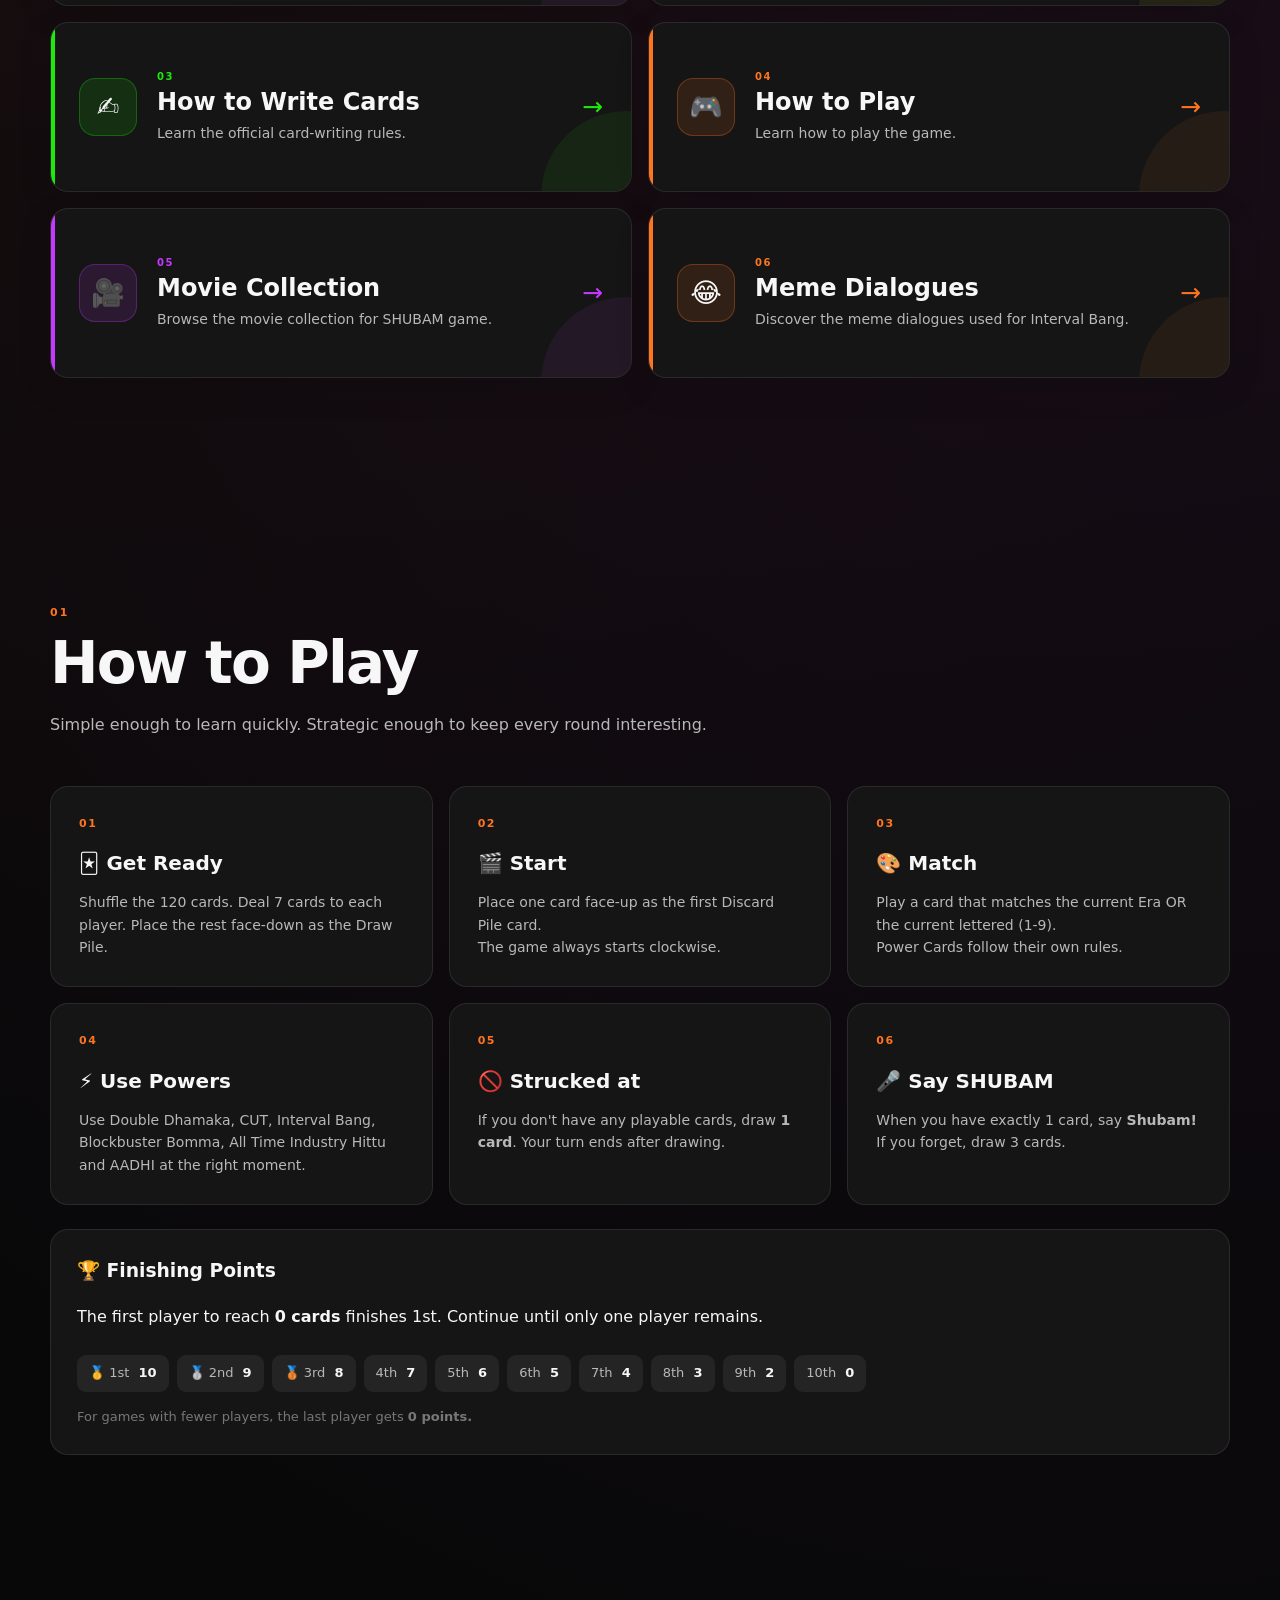
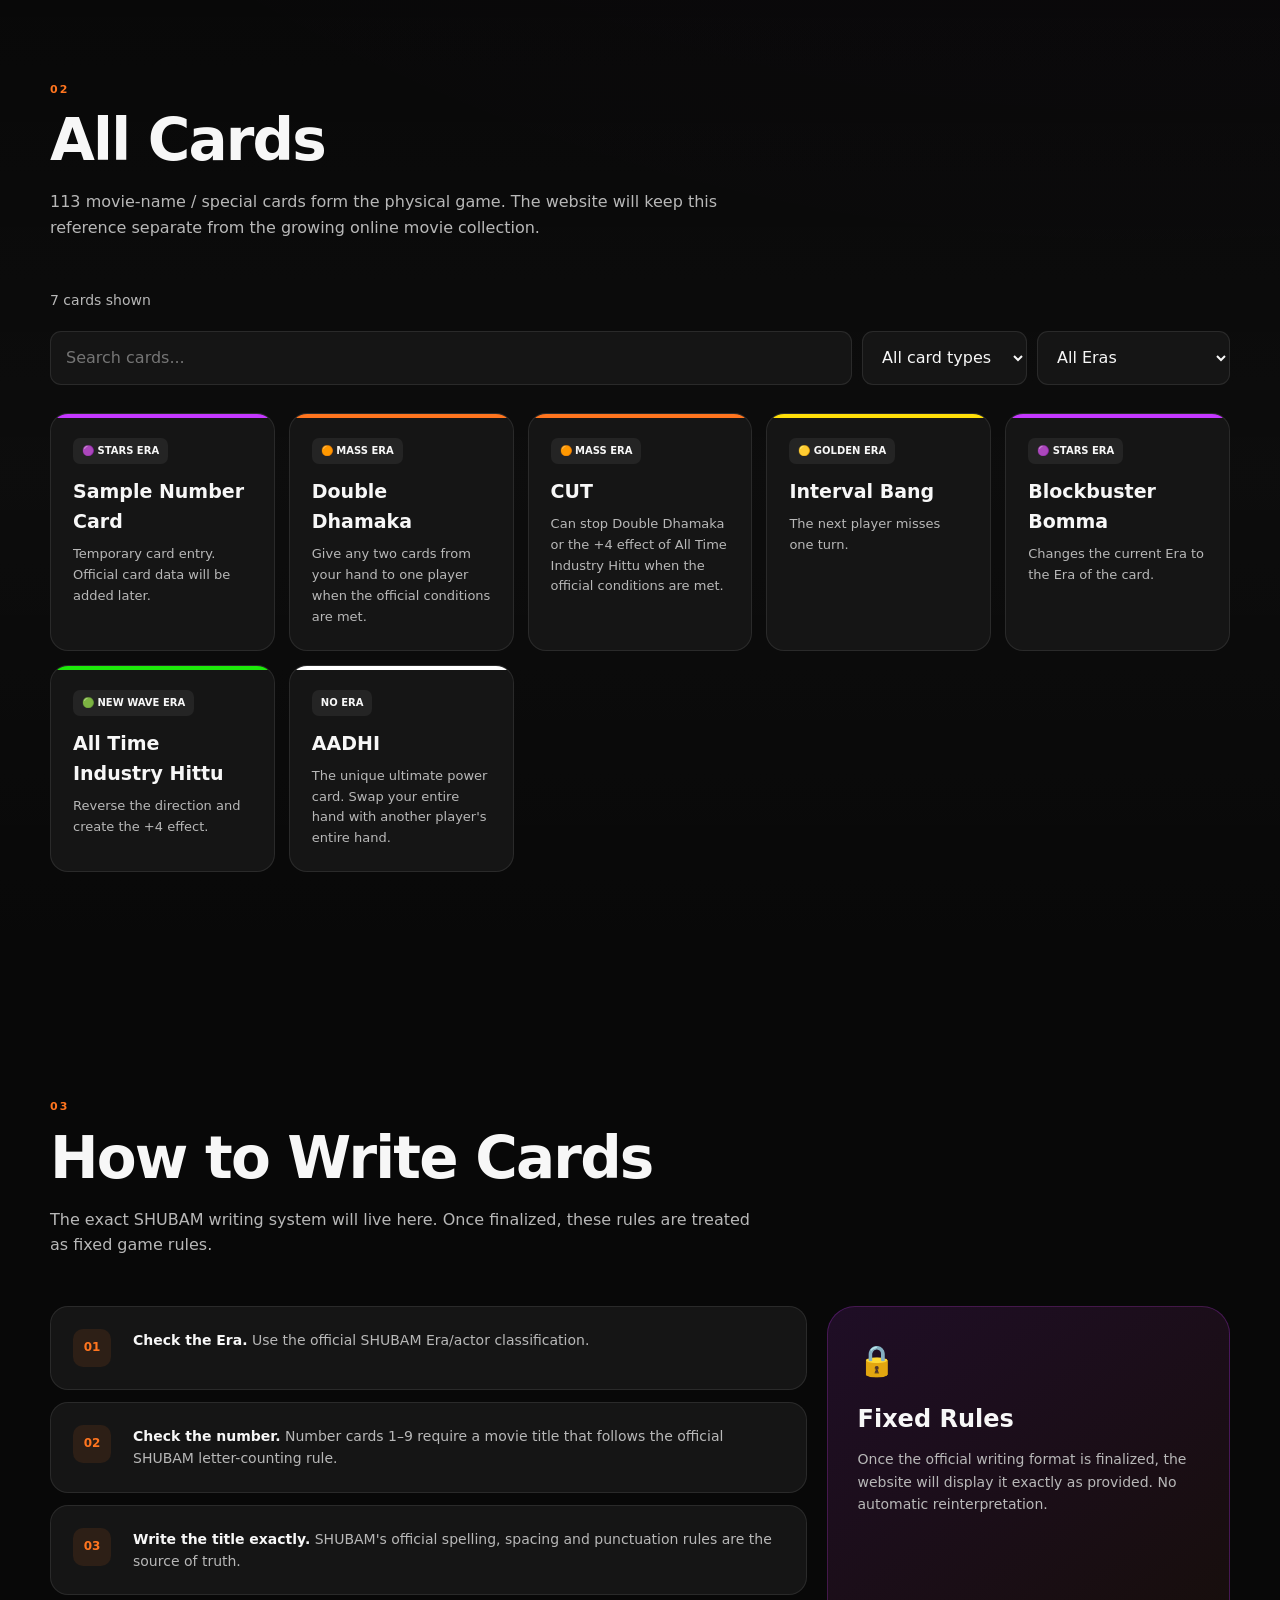
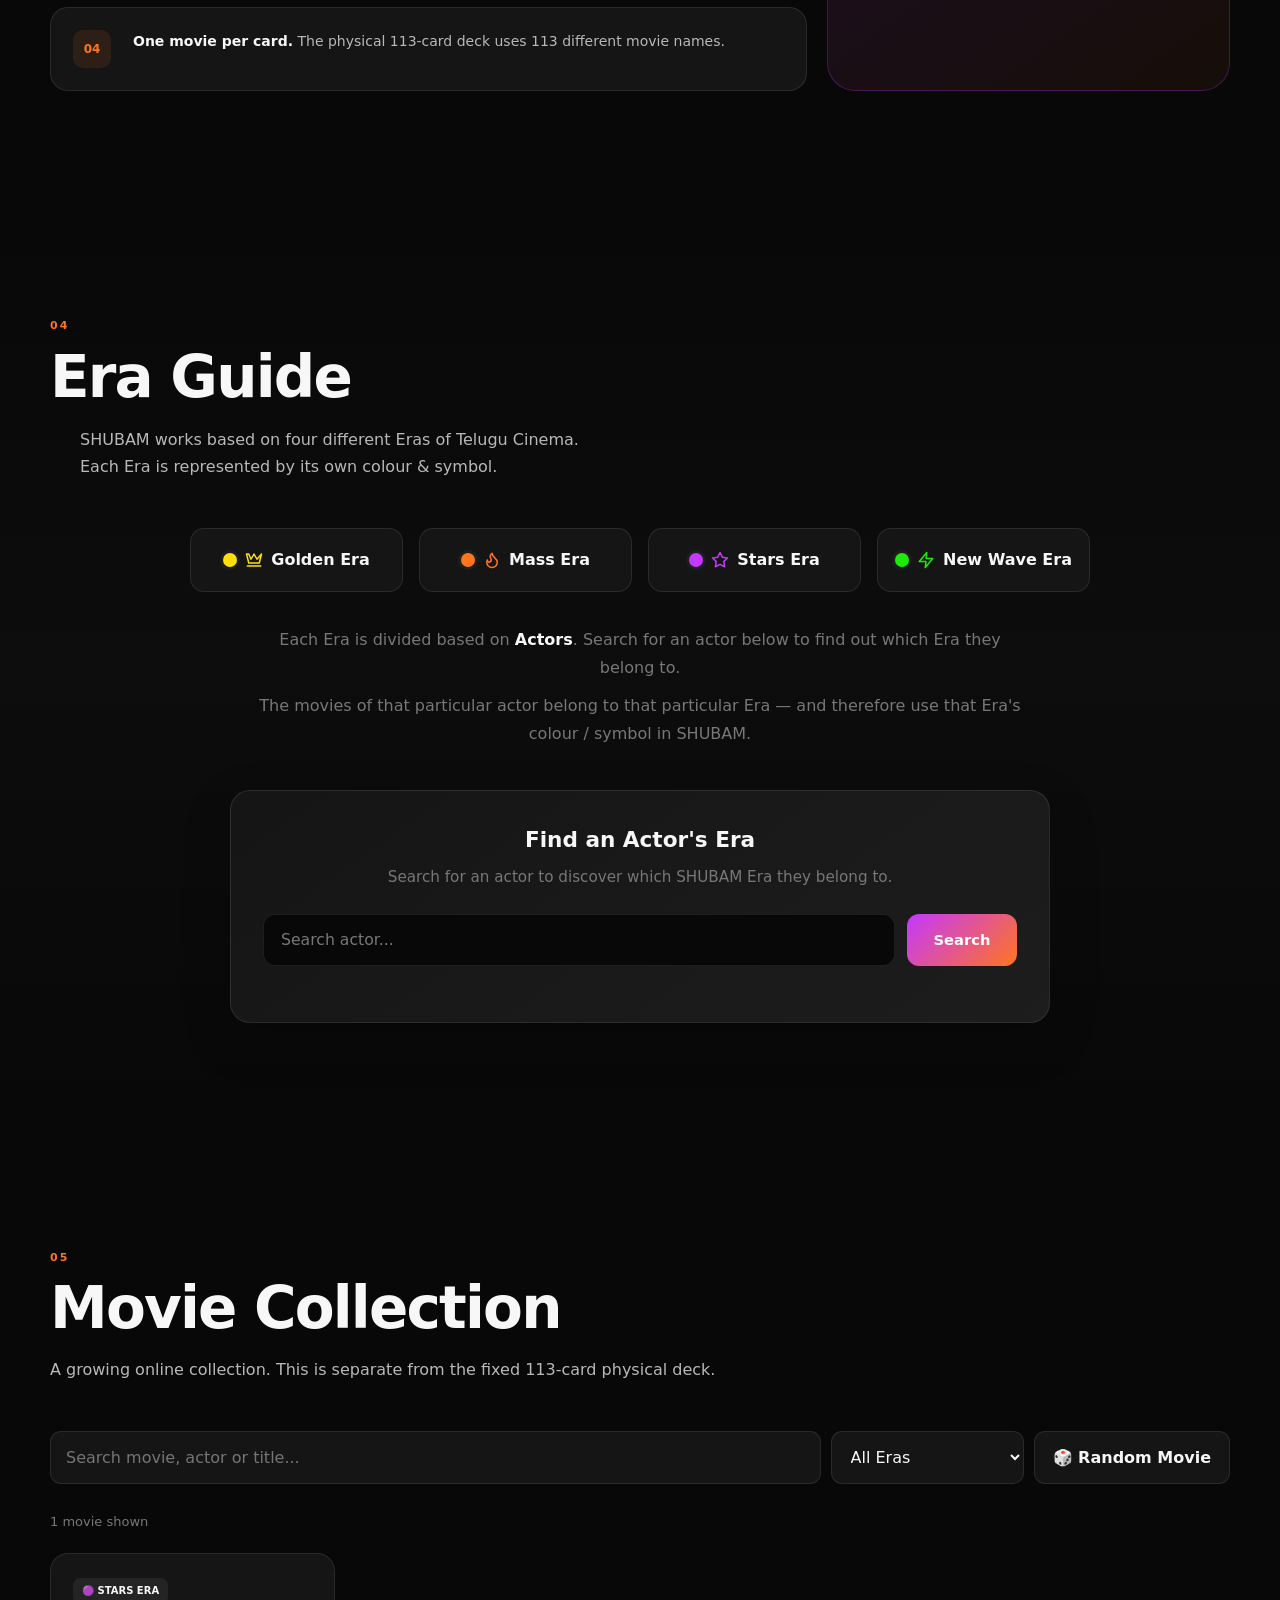
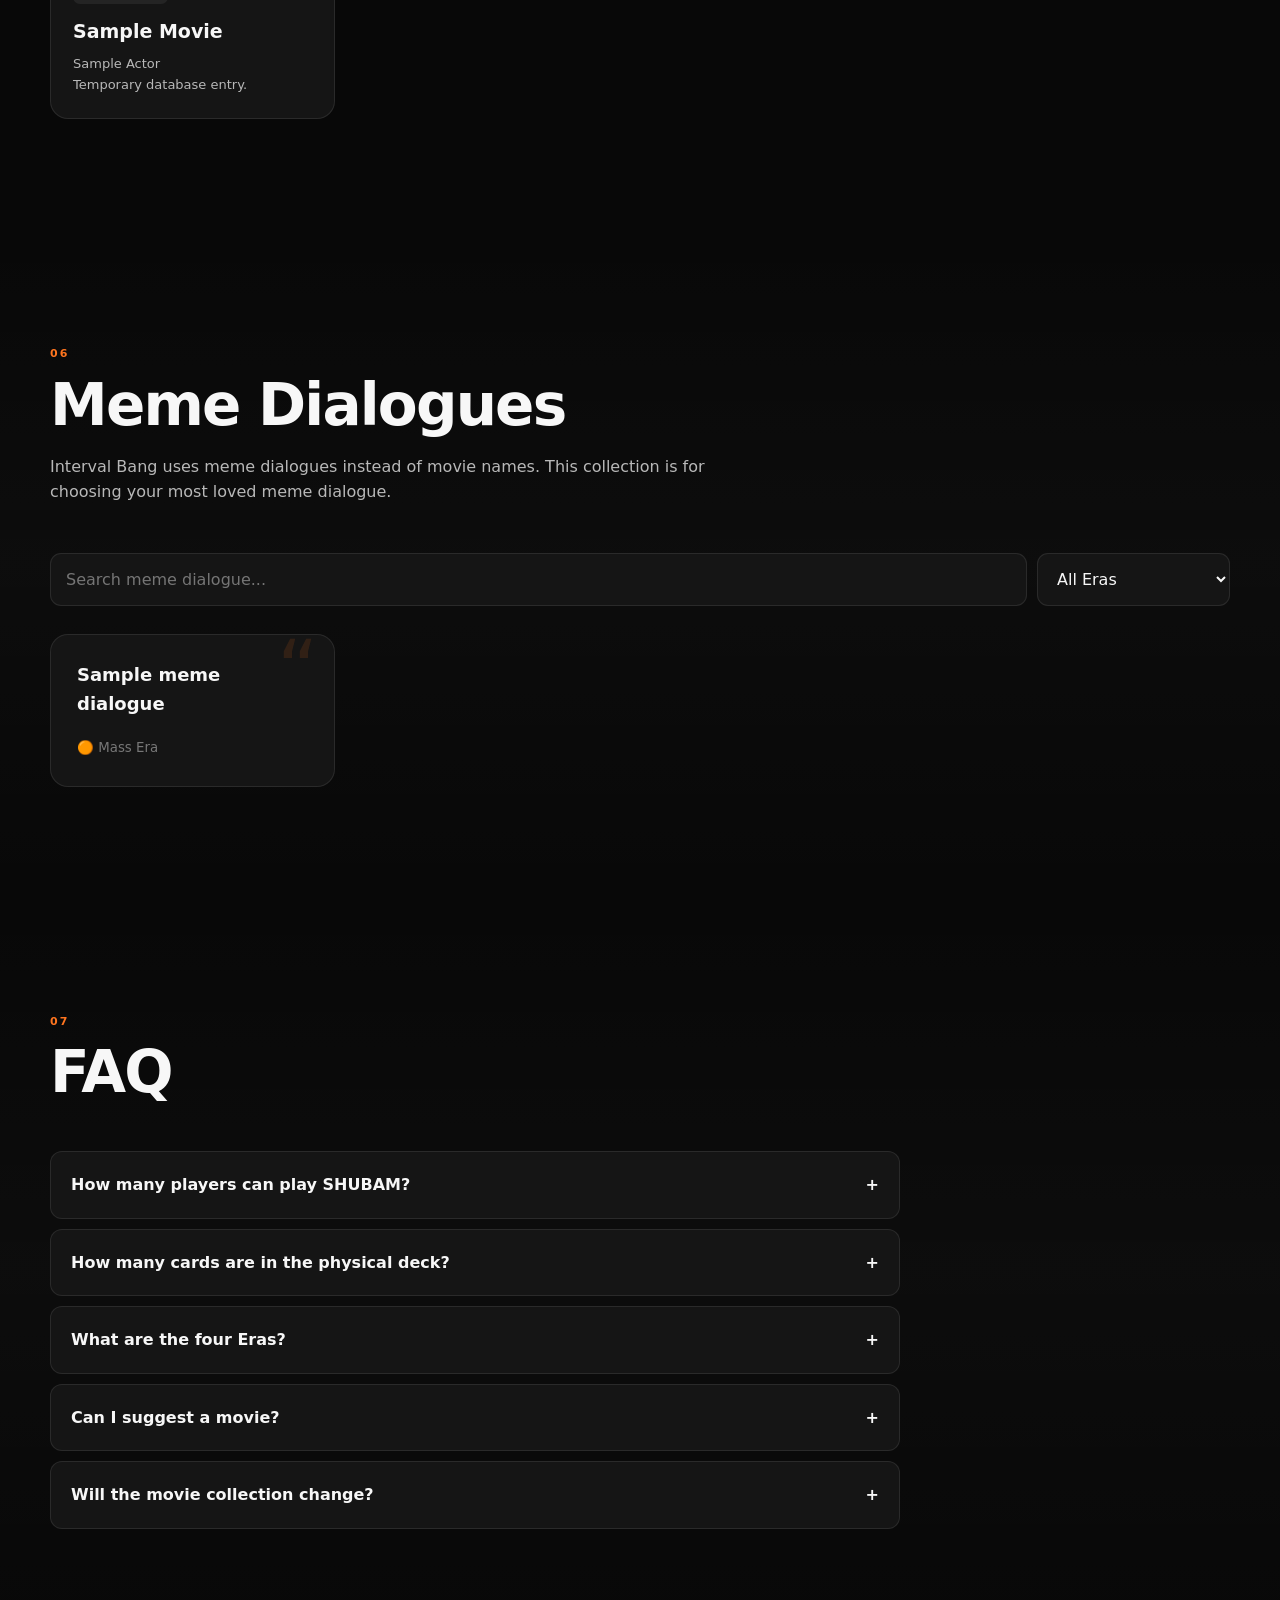
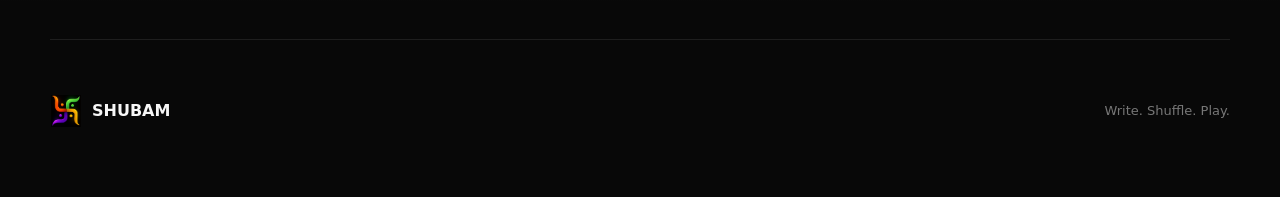
==== commit f50f3009: "Update index.html" ====
--- a/index.html
+++ b/index.html
@@ -574,7 +574,7 @@
         </h2>
         <p class="era-intro">
           SHUBAM works based on four different Eras of Telugu Cinema.<br>
-          Each Era is represented by its own colour.
+          Each Era is represented by its own colour & symbol.
         </p>
 
       </div>
@@ -586,7 +586,7 @@
         <!-- Golden Era: Crown -->
         <div class="era-colour-item">
           <span class="era-colour-dot era-golden"></span>
-          <svg class="era-icon icon-golden" viewBox="0 0 24 24" width="18" height="18" fill="none" stroke="currentColor" stroke-width="2" stroke-linecap="round" stroke-linejoin="round">
+          <svg class="era-icon icon-golden" viewBox="0 0 24 24" width="18" height="18" fill="none" stroke="var(--gold, #ffdf09)" stroke-width="2" stroke-linecap="round" stroke-linejoin="round">
             <path d="M2 4l3 12h14l3-12-6 7-4-7-4 7-3-7z" />
             <path d="M3 20h18" />
           </svg>
@@ -596,7 +596,7 @@
         <!-- Mass Era: Flame -->
         <div class="era-colour-item">
           <span class="era-colour-dot era-mass"></span>
-          <svg class="era-icon icon-mass" viewBox="0 0 24 24" width="18" height="18" fill="none" stroke="currentColor" stroke-width="2" stroke-linecap="round" stroke-linejoin="round">
+          <svg class="era-icon icon-mass" viewBox="0 0 24 24" width="18" height="18" fill="none" stroke="var(--orange, #ff751f)" stroke-width="2" stroke-linecap="round" stroke-linejoin="round">
             <path d="M8.5 14.5A2.5 2.5 0 0 0 11 12c0-1.38-.5-2-1-3-1.072-2.143-.224-4.054 2-6 .5 2.5 2 4.9 4 6.5 2 1.6 3 3.5 3 5.5a7 7 0 1 1-14 0c0-1.153.433-2.294 1-3a2.5 2.5 0 0 0 2.5 3z" />
           </svg>
           <span>Mass Era</span>
@@ -605,7 +605,7 @@
         <!-- Stars Era: 5-Pointed Star -->
         <div class="era-colour-item">
           <span class="era-colour-dot era-stars"></span>
-          <svg class="era-icon icon-stars" viewBox="0 0 24 24" width="18" height="18" fill="none" stroke="currentColor" stroke-width="2" stroke-linecap="round" stroke-linejoin="round">
+          <svg class="era-icon icon-stars" viewBox="0 0 24 24" width="18" height="18" fill="none" stroke="var(--purple, #c538ff)" stroke-width="2" stroke-linecap="round" stroke-linejoin="round">
             <polygon points="12 2 15.09 8.26 22 9.27 17 14.14 18.18 21.02 12 17.77 5.82 21.02 7 14.14 2 9.27 8.91 8.26 12 2" />
           </svg>
           <span>Stars Era</span>
@@ -614,7 +614,7 @@
         <!-- New Wave Era: Lightning Flash -->
         <div class="era-colour-item">
           <span class="era-colour-dot era-new-wave"></span>
-          <svg class="era-icon icon-new-wave" viewBox="0 0 24 24" width="18" height="18" fill="none" stroke="currentColor" stroke-width="2" stroke-linecap="round" stroke-linejoin="round">
+          <svg class="era-icon icon-new-wave" viewBox="0 0 24 24" width="18" height="18" fill="none" stroke="var(--green, #1de90b)" stroke-width="2" stroke-linecap="round" stroke-linejoin="round">
             <polygon points="13 2 3 14 12 14 11 22 21 10 12 10 13 2" />
           </svg>
           <span>New Wave Era</span>
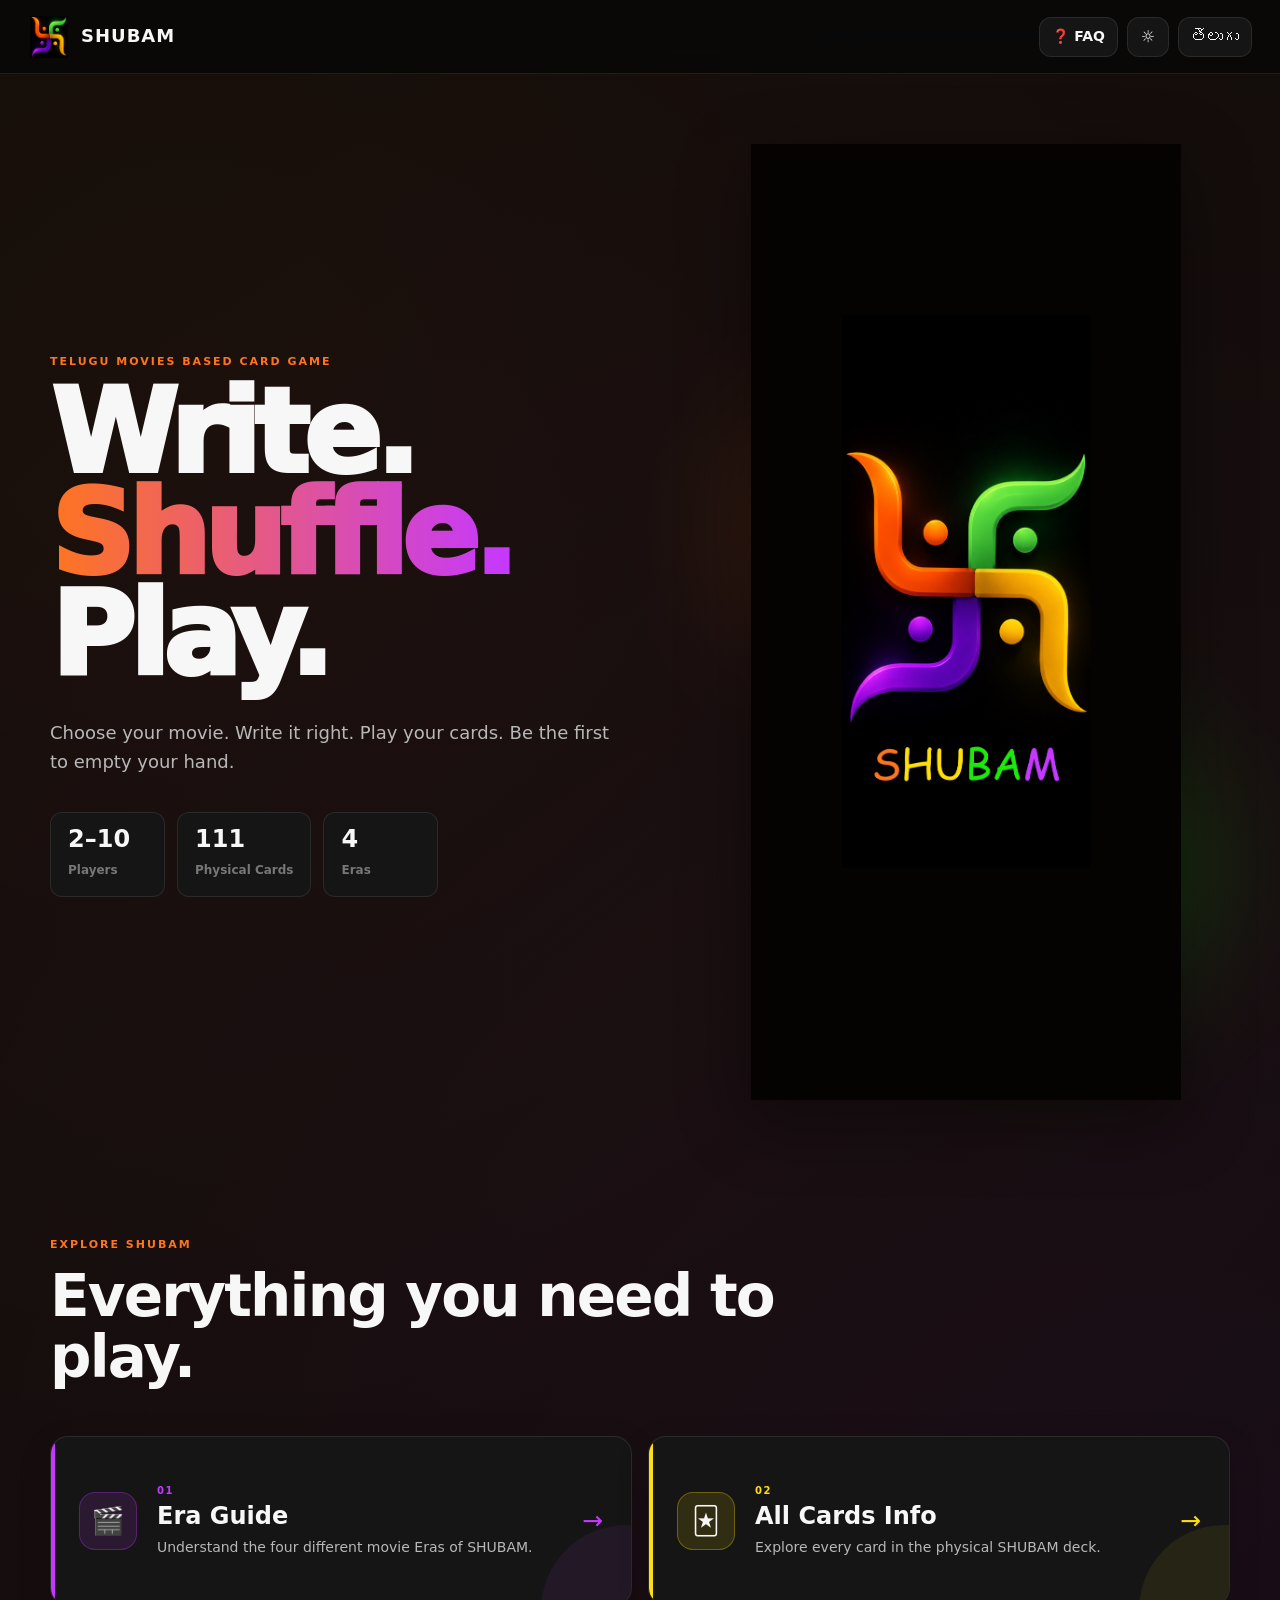
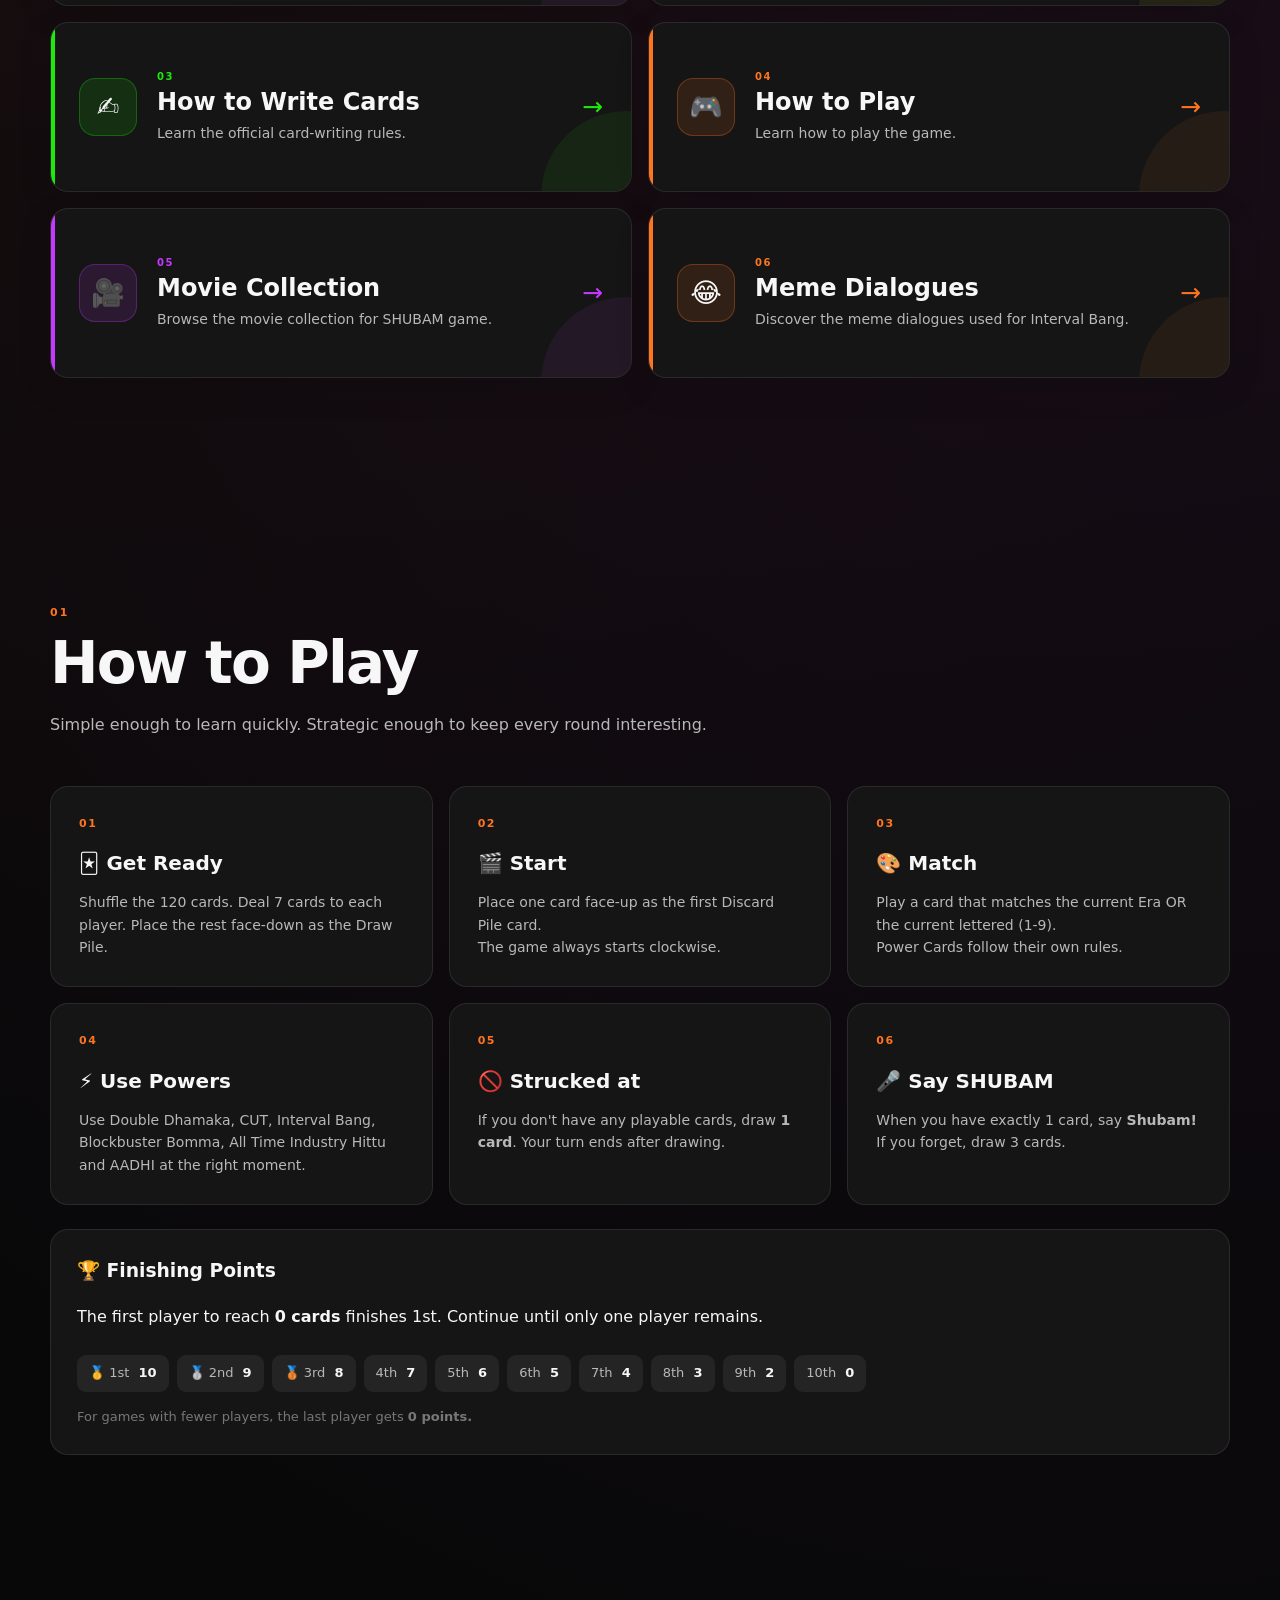
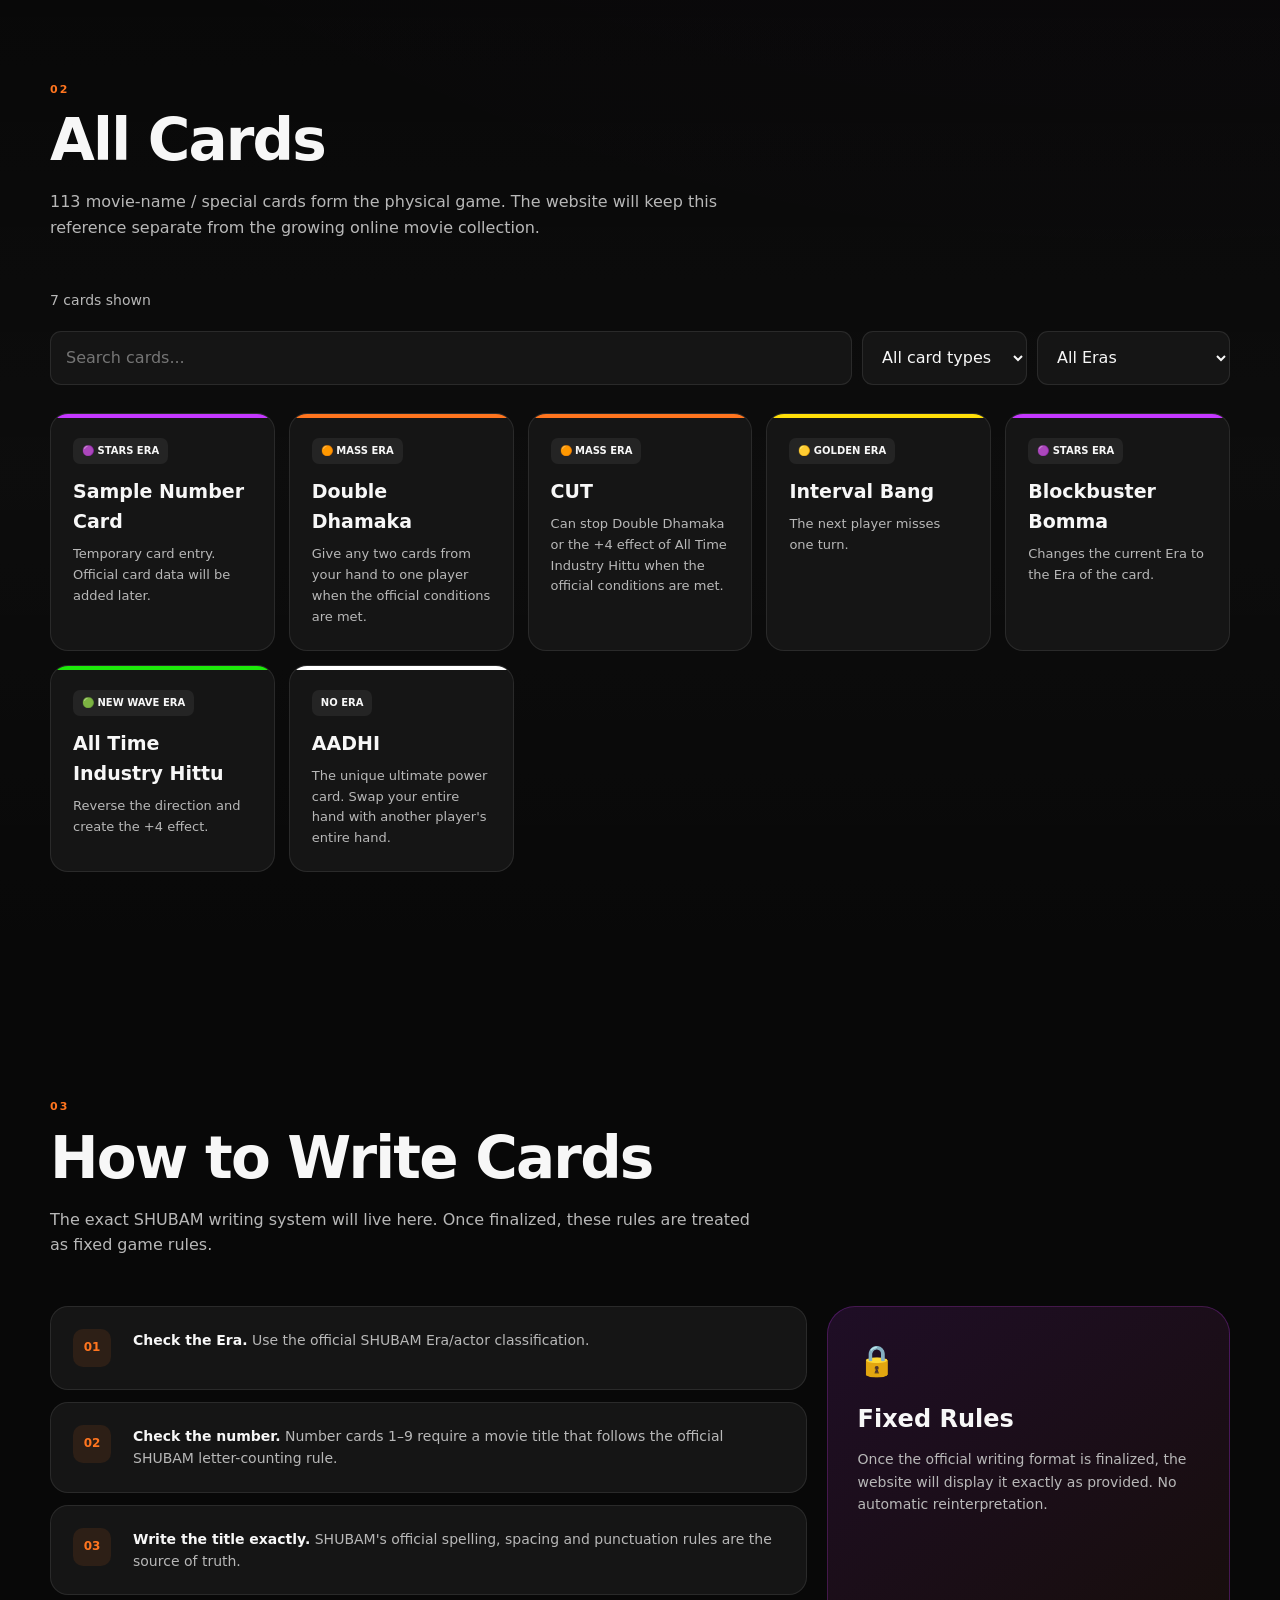
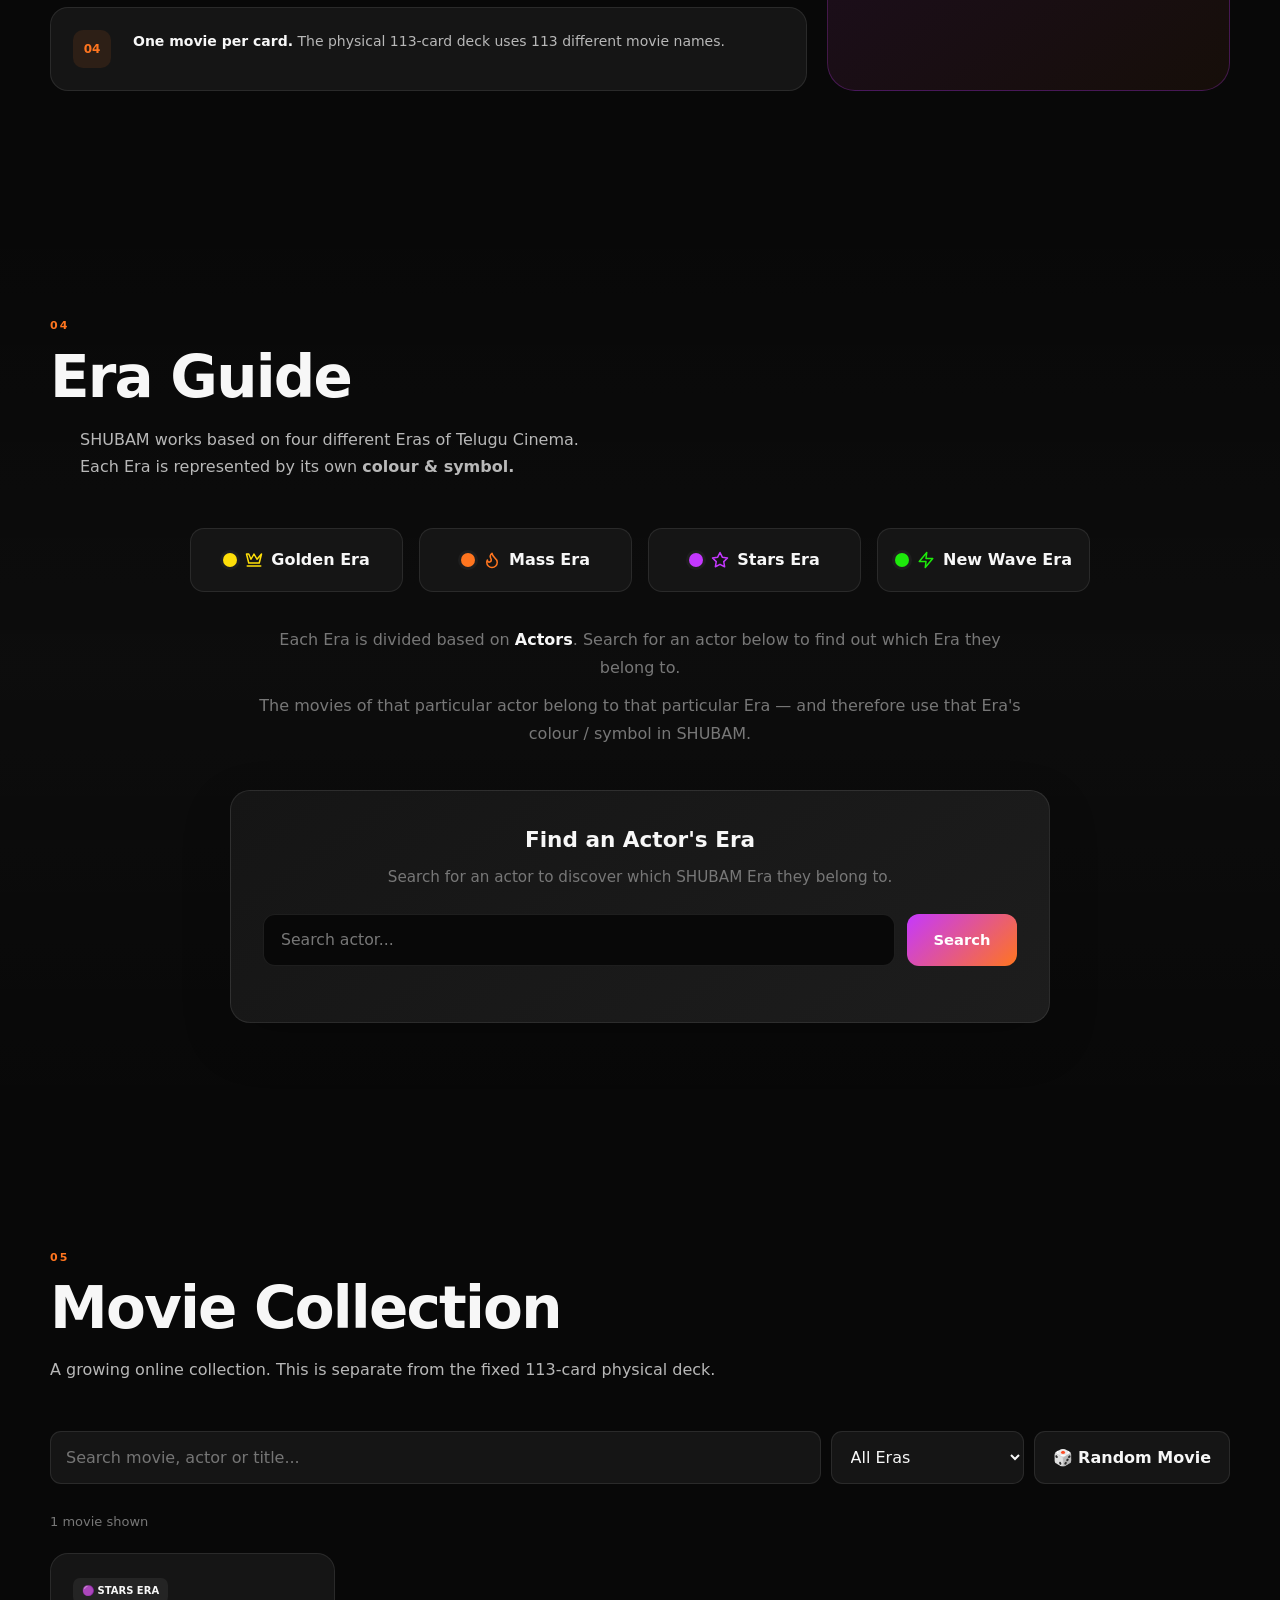
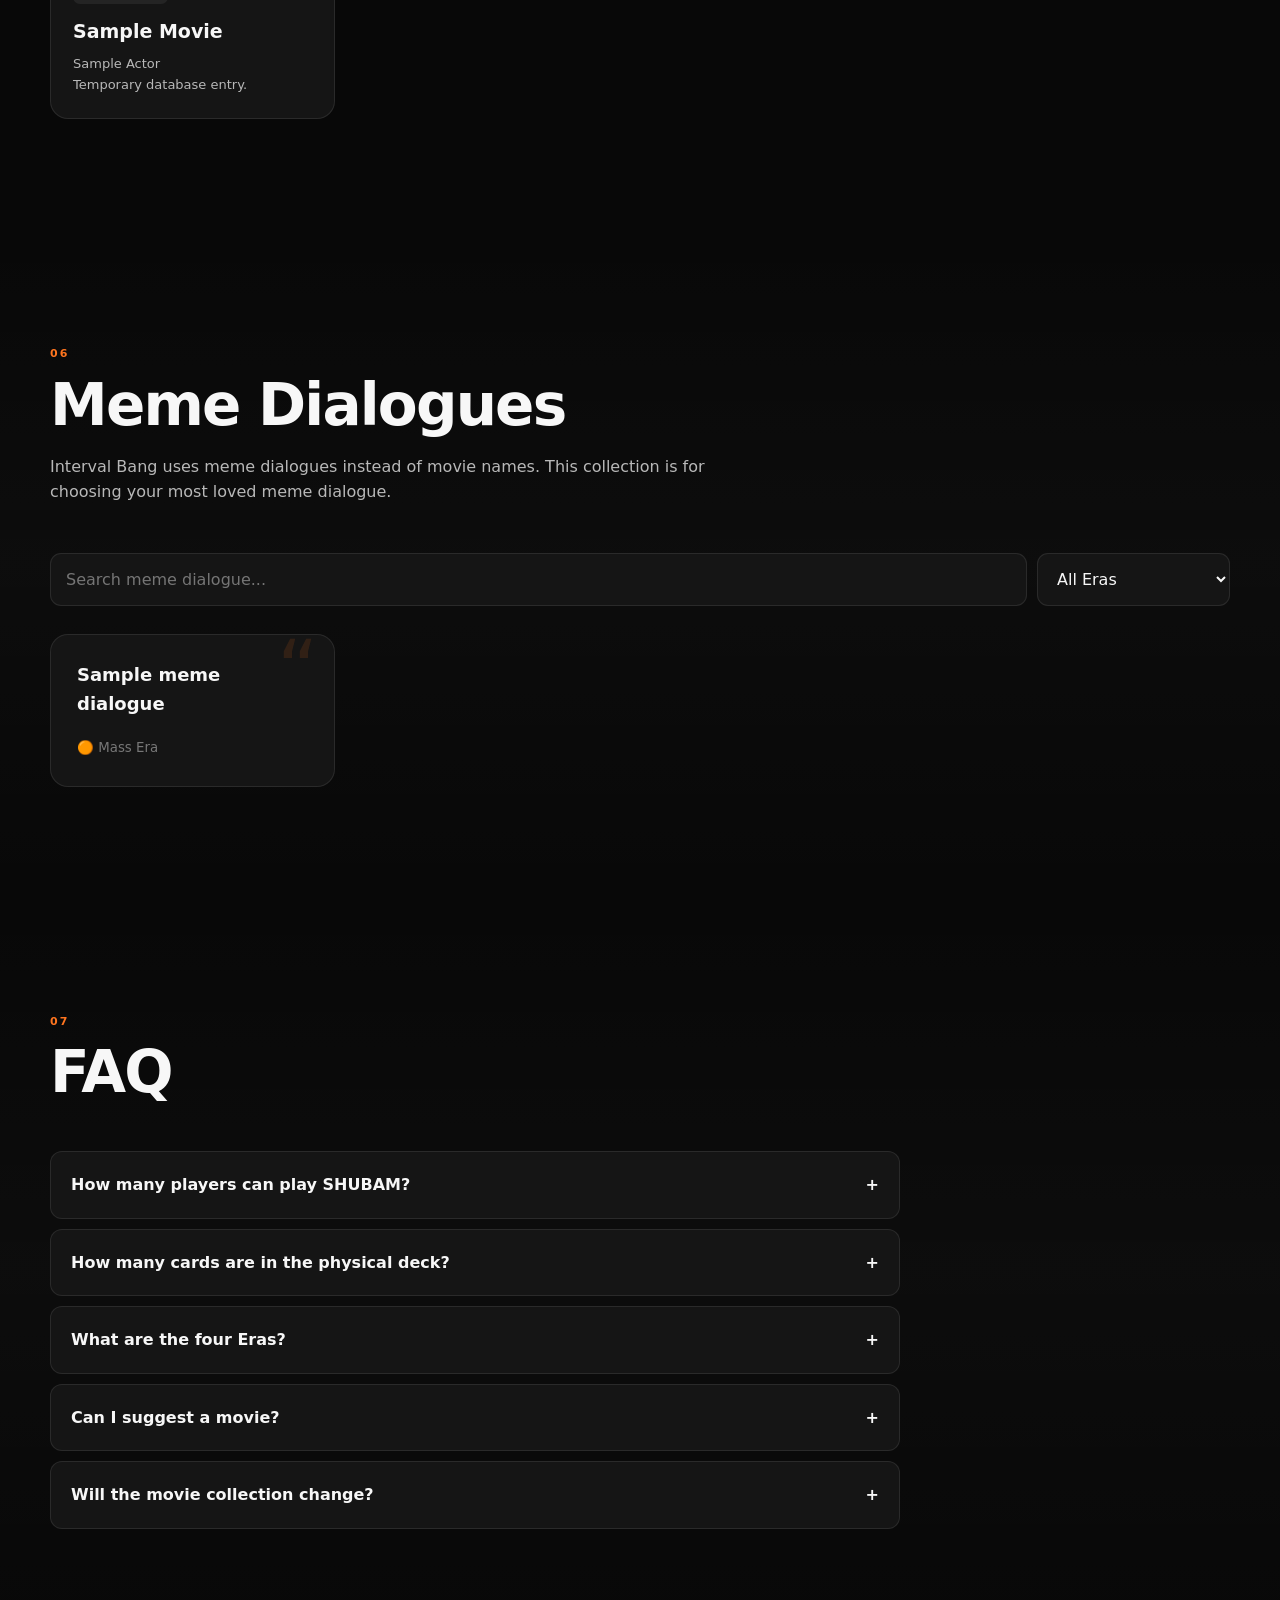
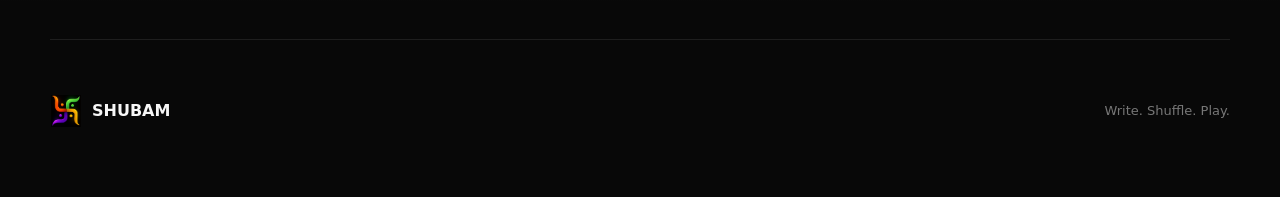
==== commit 6a823488: "Update index.html" ====
--- a/index.html
+++ b/index.html
@@ -574,7 +574,7 @@
         </h2>
         <p class="era-intro">
           SHUBAM works based on four different Eras of Telugu Cinema.<br>
-          Each Era is represented by its own colour & symbol.
+          Each Era is represented by its own <strong>colour & symbol.</strong>
         </p>
 
       </div>
--- a/style.css
+++ b/style.css
@@ -2358,20 +2358,3 @@
 .era-icon {
   flex-shrink: 0;
 }
-
-/* Icon Colors mapped to your SHUBAM variables */
-.icon-golden {
-  stroke: var(--gold, #ffdf09);
-}
-
-.icon-mass {
-  stroke: var(--orange, #ff751f);
-}
-
-.icon-stars {
-  stroke: var(--purple, #c538ff);
-}
-
-.icon-new-wave {
-  stroke: var(--green, #1de90b);
-}
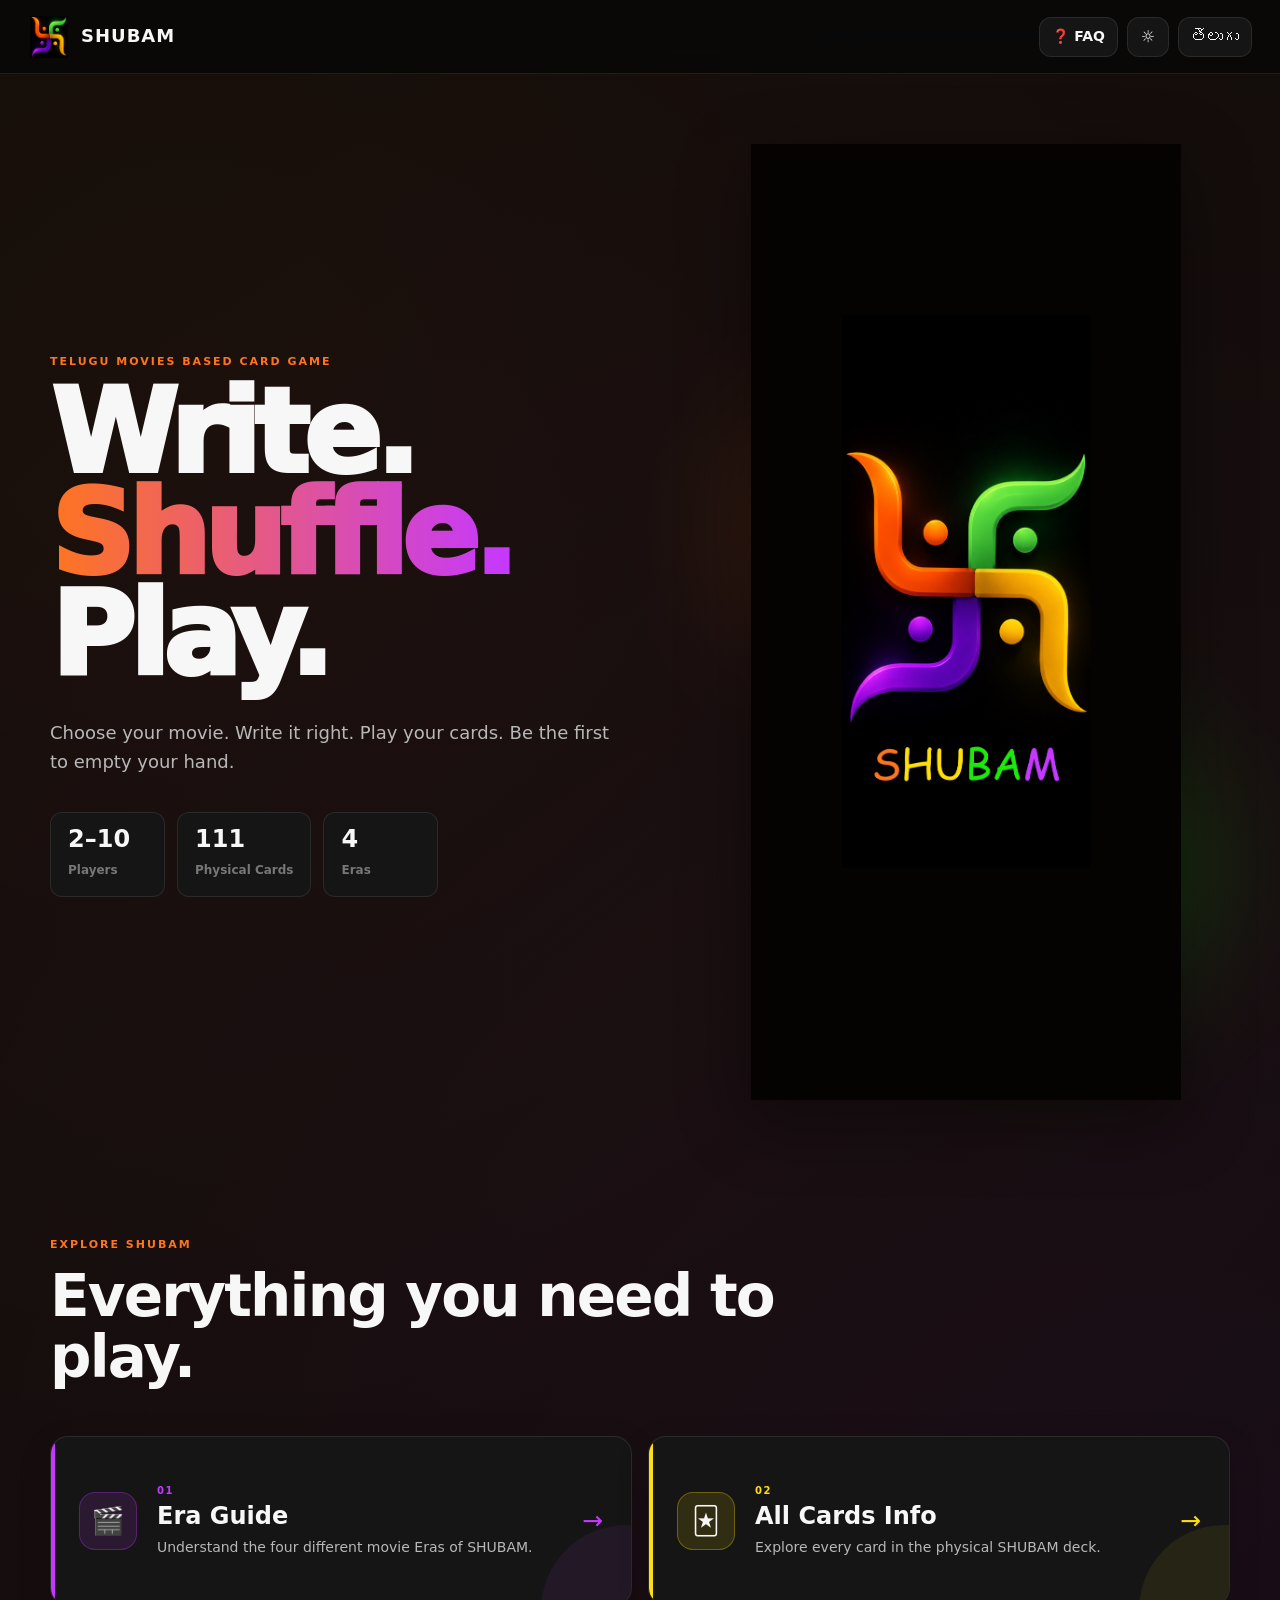
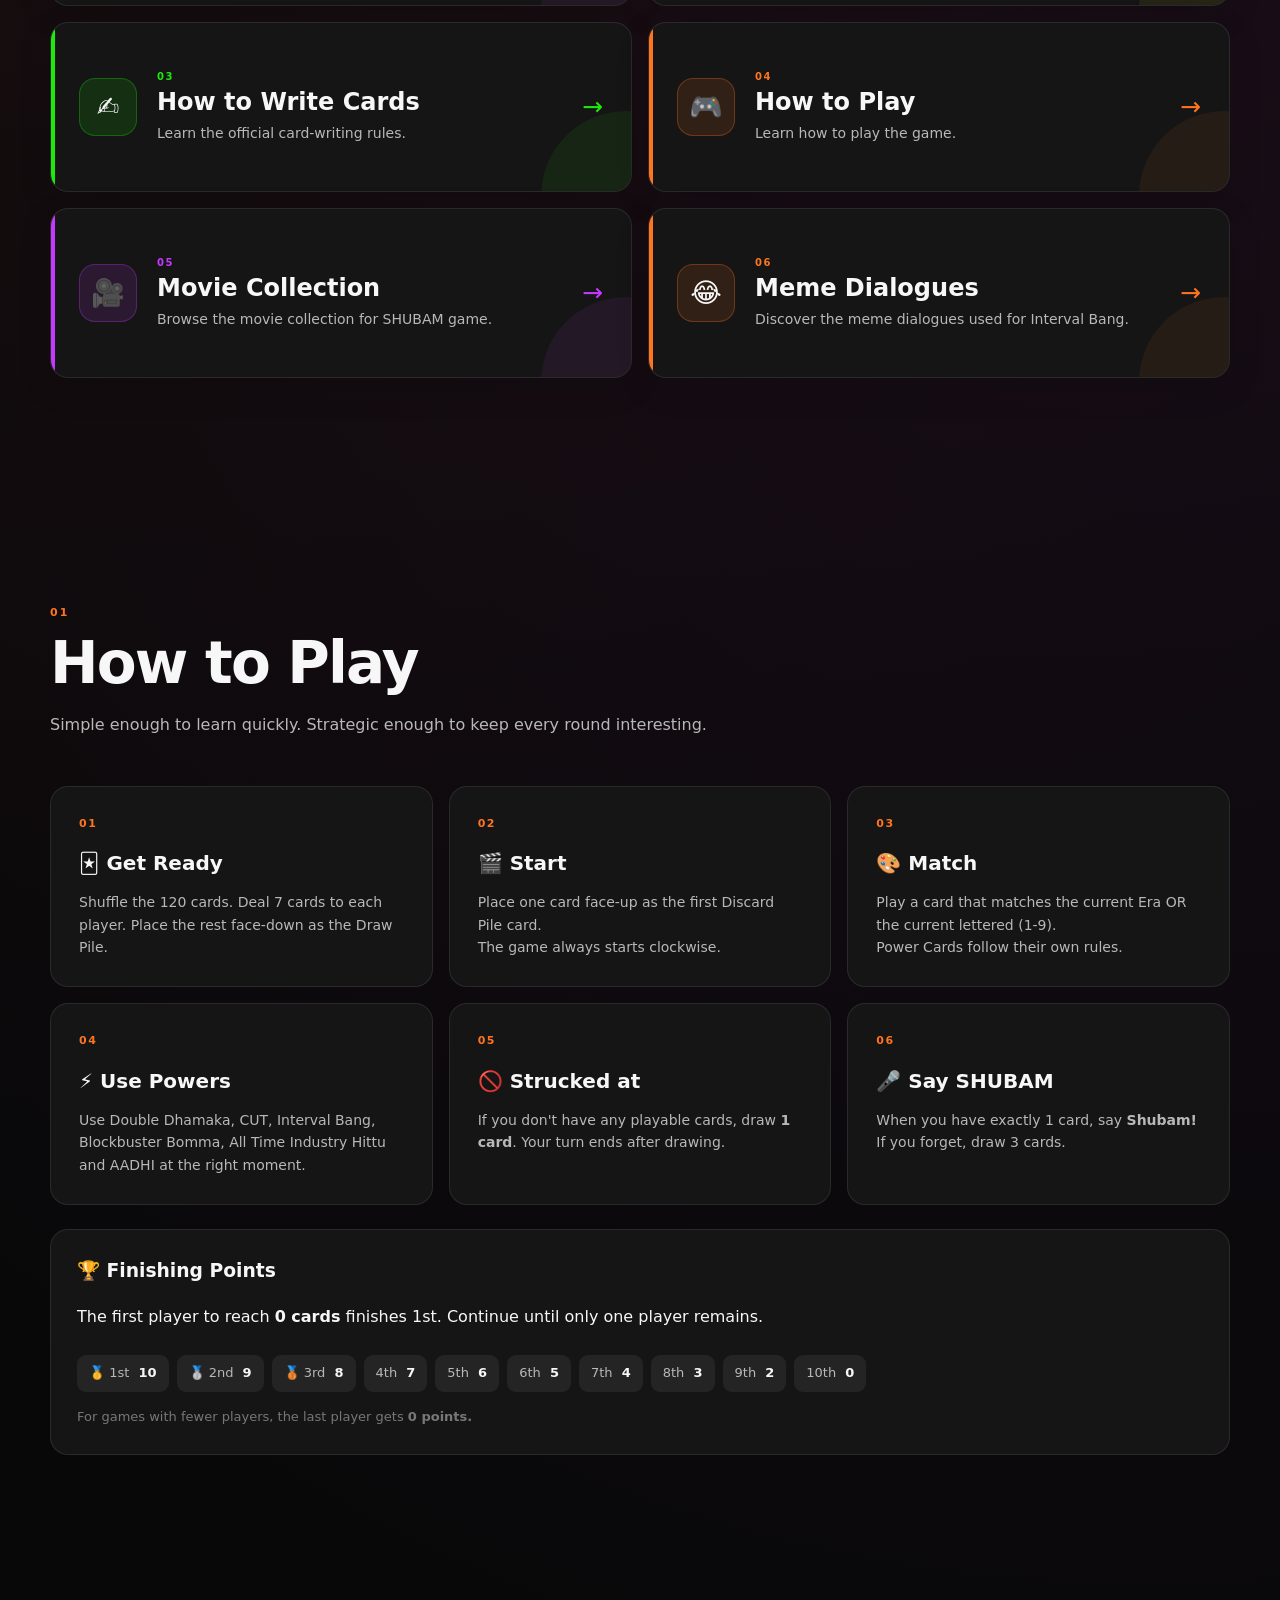
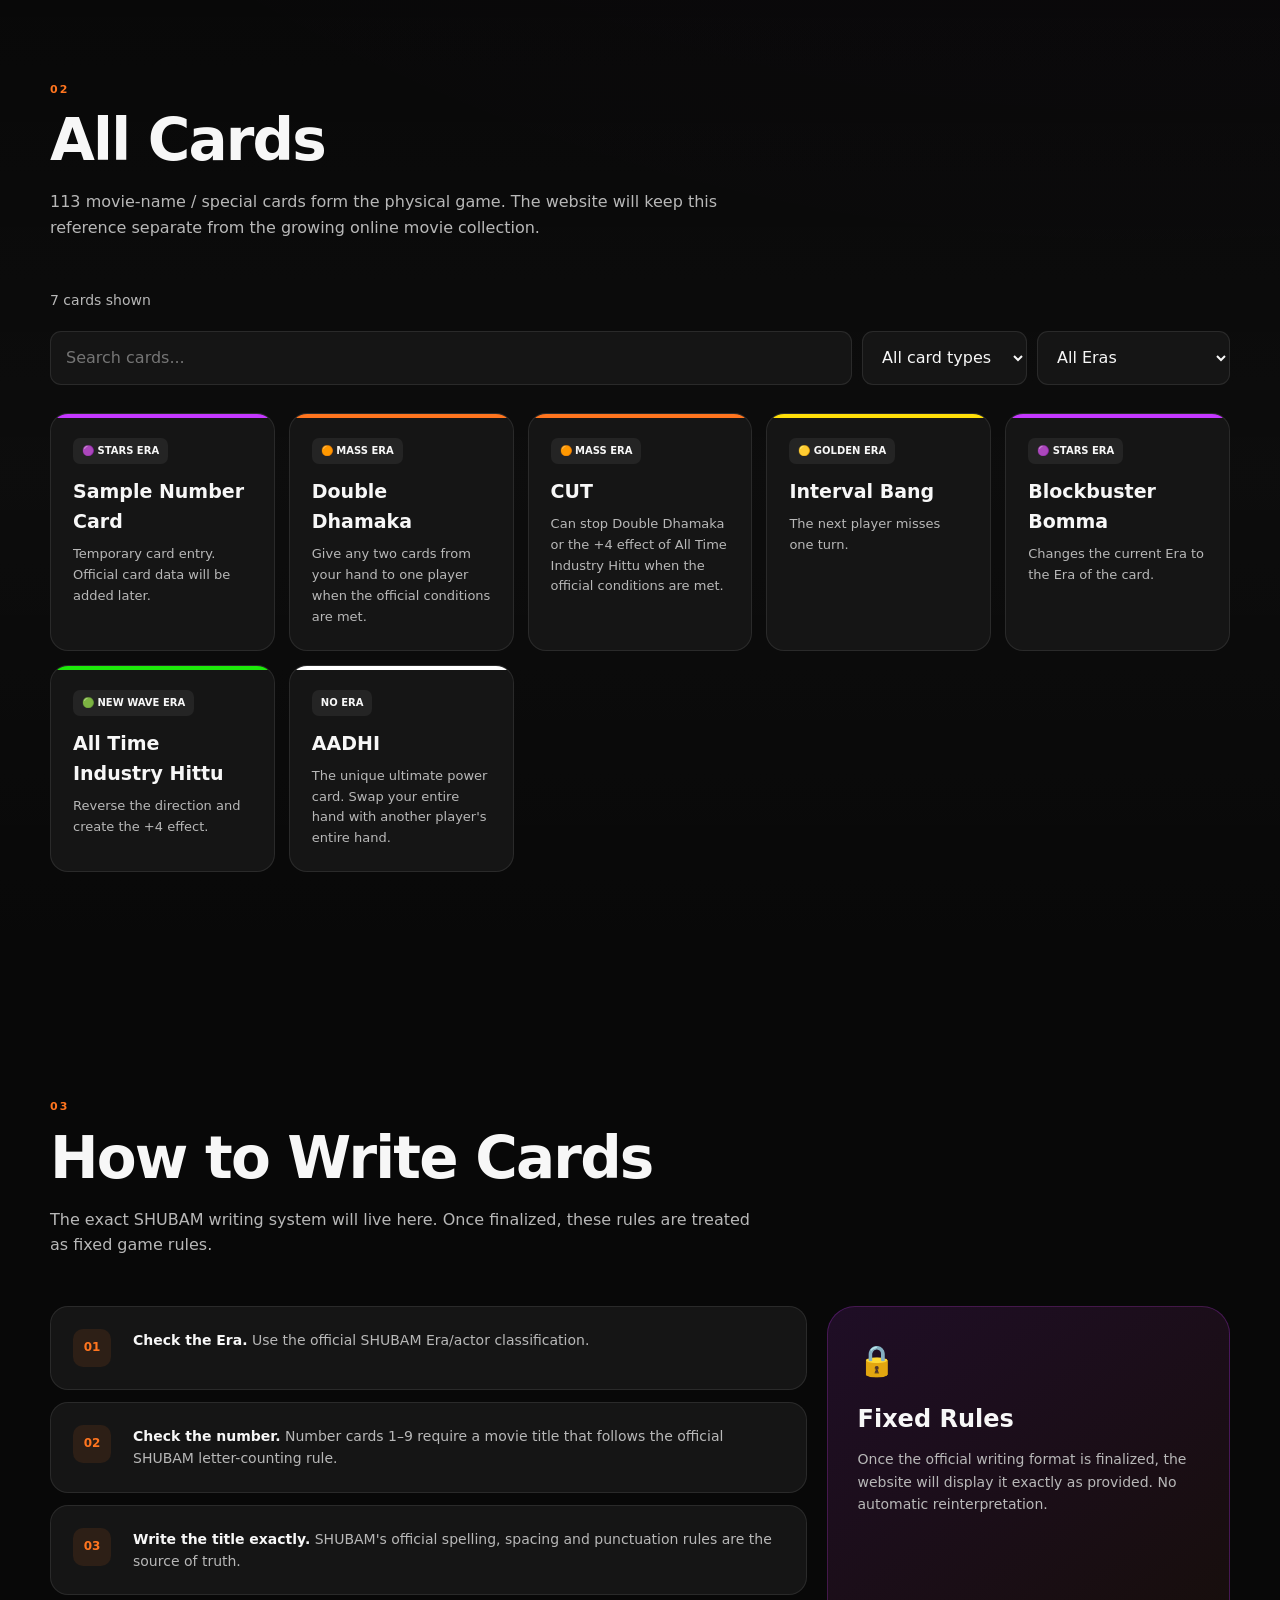
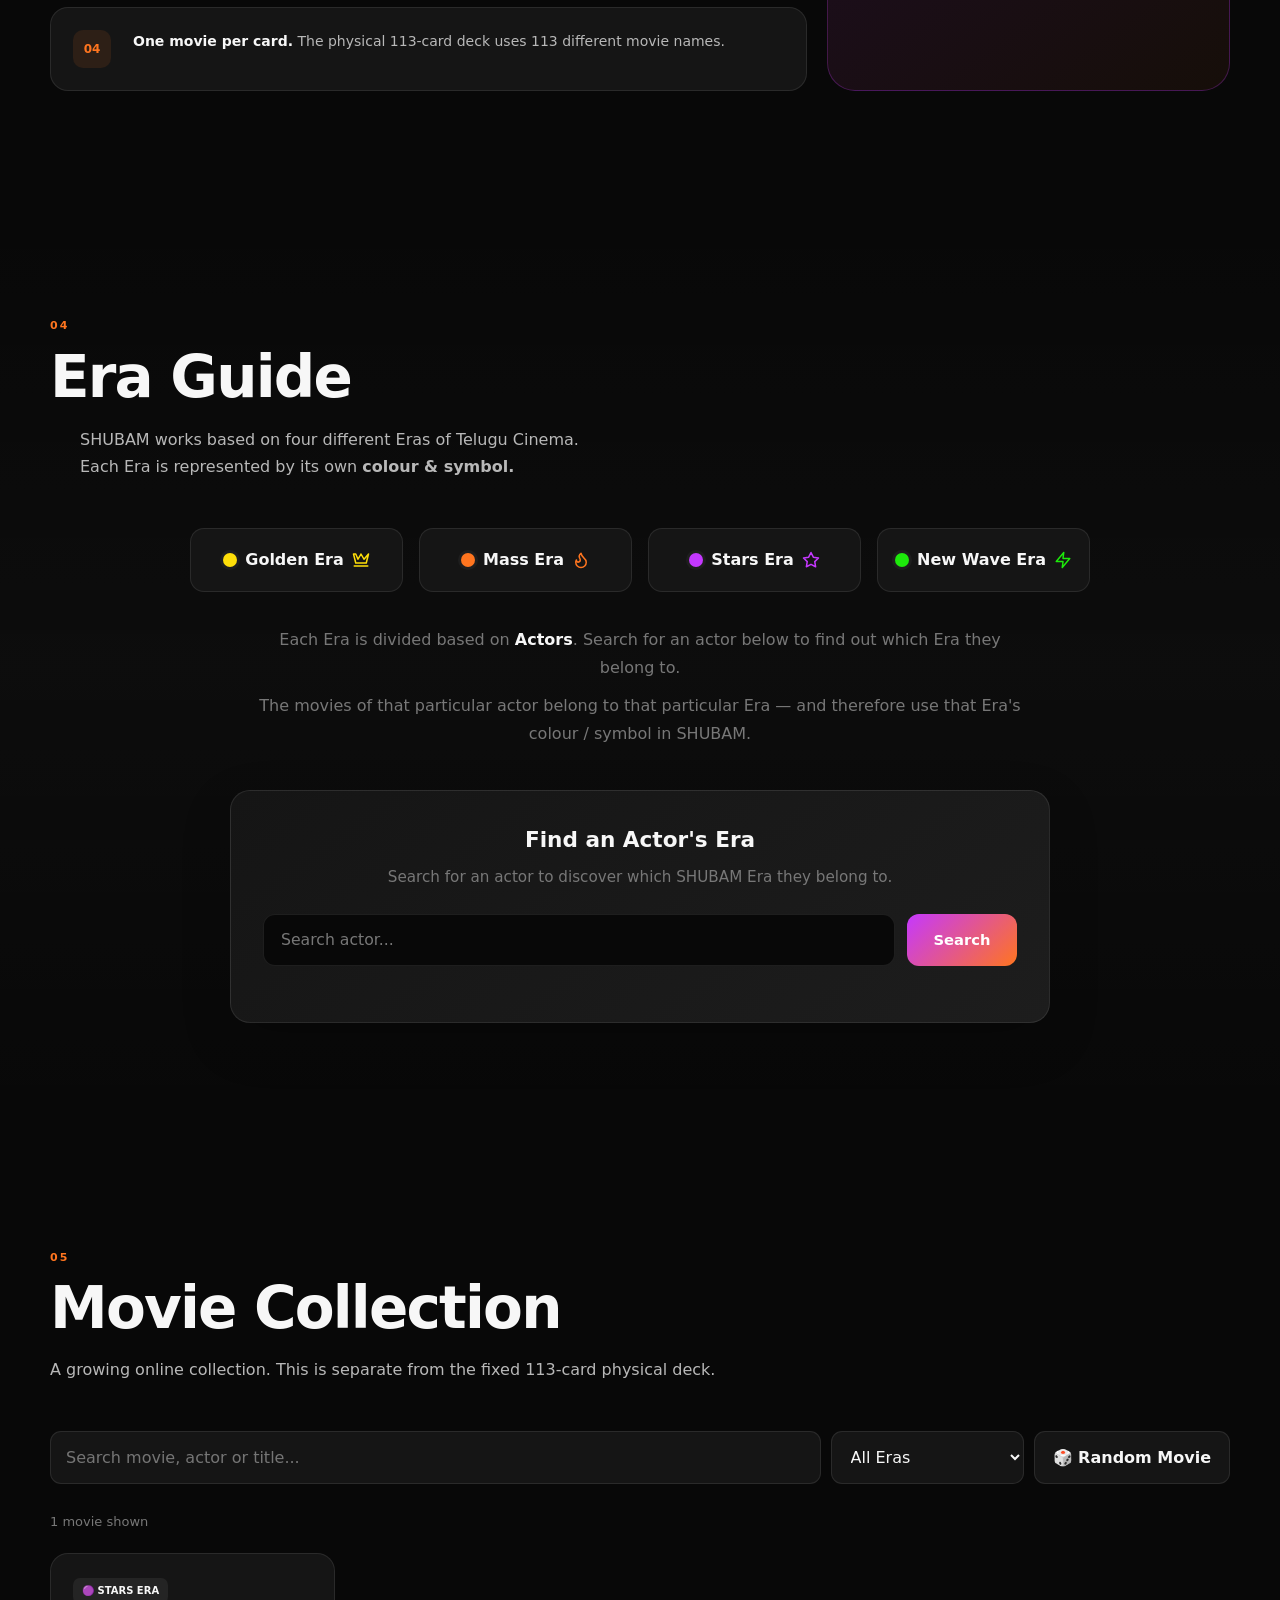
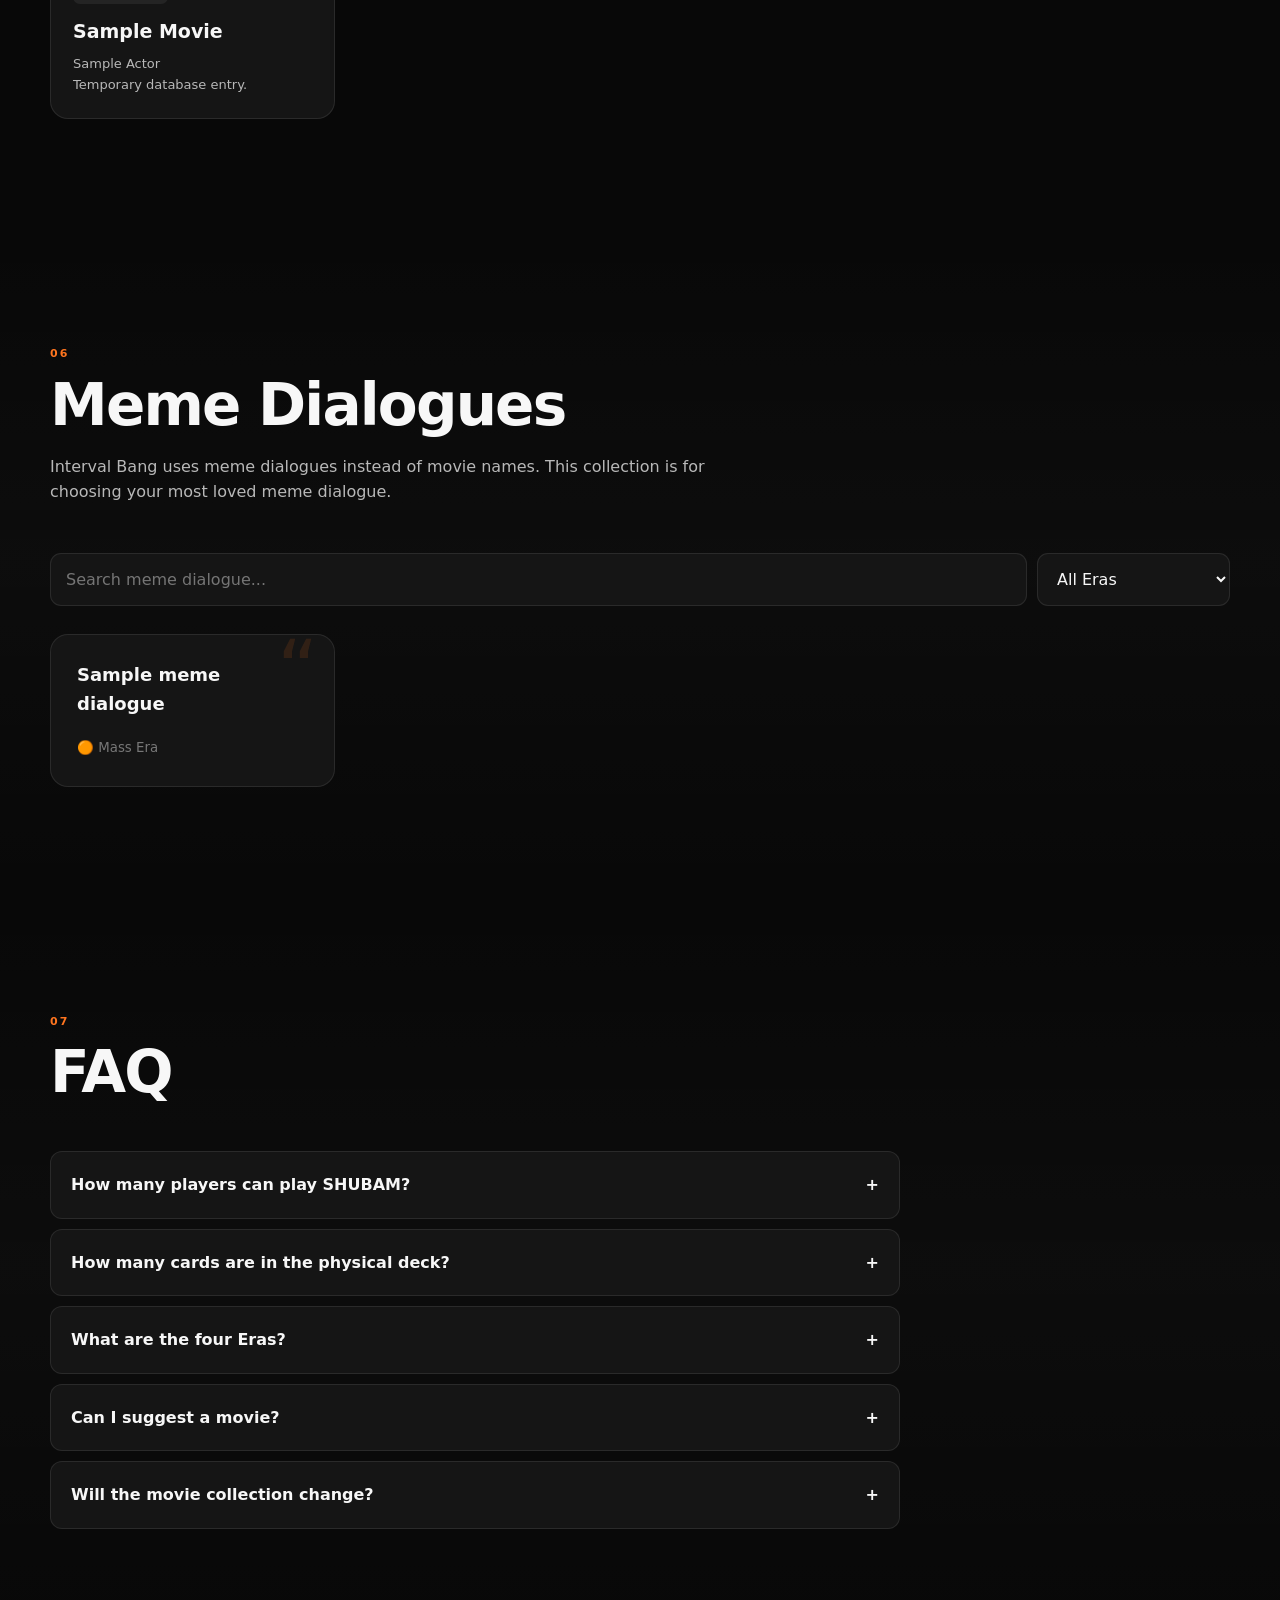
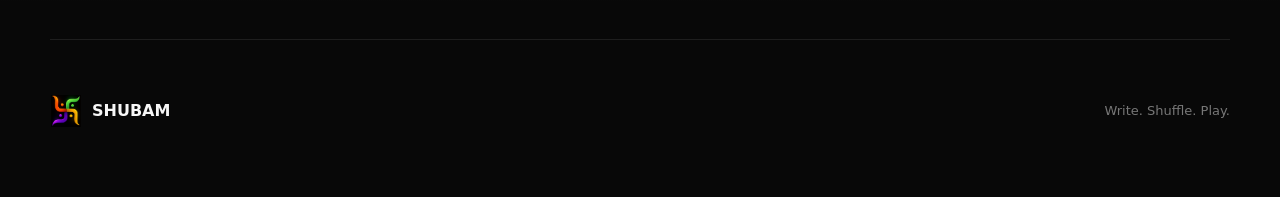
==== commit 42ddb3e2: "Update index.html" ====
--- a/index.html
+++ b/index.html
@@ -586,38 +586,38 @@
         <!-- Golden Era: Crown -->
         <div class="era-colour-item">
           <span class="era-colour-dot era-golden"></span>
+          <span>Golden Era</span>
           <svg class="era-icon icon-golden" viewBox="0 0 24 24" width="18" height="18" fill="none" stroke="var(--gold, #ffdf09)" stroke-width="2" stroke-linecap="round" stroke-linejoin="round">
             <path d="M2 4l3 12h14l3-12-6 7-4-7-4 7-3-7z" />
             <path d="M3 20h18" />
           </svg>
-          <span>Golden Era</span>
         </div>
       
         <!-- Mass Era: Flame -->
         <div class="era-colour-item">
           <span class="era-colour-dot era-mass"></span>
+          <span>Mass Era</span>
           <svg class="era-icon icon-mass" viewBox="0 0 24 24" width="18" height="18" fill="none" stroke="var(--orange, #ff751f)" stroke-width="2" stroke-linecap="round" stroke-linejoin="round">
             <path d="M8.5 14.5A2.5 2.5 0 0 0 11 12c0-1.38-.5-2-1-3-1.072-2.143-.224-4.054 2-6 .5 2.5 2 4.9 4 6.5 2 1.6 3 3.5 3 5.5a7 7 0 1 1-14 0c0-1.153.433-2.294 1-3a2.5 2.5 0 0 0 2.5 3z" />
           </svg>
-          <span>Mass Era</span>
         </div>
       
         <!-- Stars Era: 5-Pointed Star -->
         <div class="era-colour-item">
           <span class="era-colour-dot era-stars"></span>
+          <span>Stars Era</span>
           <svg class="era-icon icon-stars" viewBox="0 0 24 24" width="18" height="18" fill="none" stroke="var(--purple, #c538ff)" stroke-width="2" stroke-linecap="round" stroke-linejoin="round">
             <polygon points="12 2 15.09 8.26 22 9.27 17 14.14 18.18 21.02 12 17.77 5.82 21.02 7 14.14 2 9.27 8.91 8.26 12 2" />
           </svg>
-          <span>Stars Era</span>
         </div>
       
         <!-- New Wave Era: Lightning Flash -->
         <div class="era-colour-item">
           <span class="era-colour-dot era-new-wave"></span>
+          <span>New Wave Era</span>
           <svg class="era-icon icon-new-wave" viewBox="0 0 24 24" width="18" height="18" fill="none" stroke="var(--green, #1de90b)" stroke-width="2" stroke-linecap="round" stroke-linejoin="round">
             <polygon points="13 2 3 14 12 14 11 22 21 10 12 10 13 2" />
           </svg>
-          <span>New Wave Era</span>
         </div>
       </div>
 
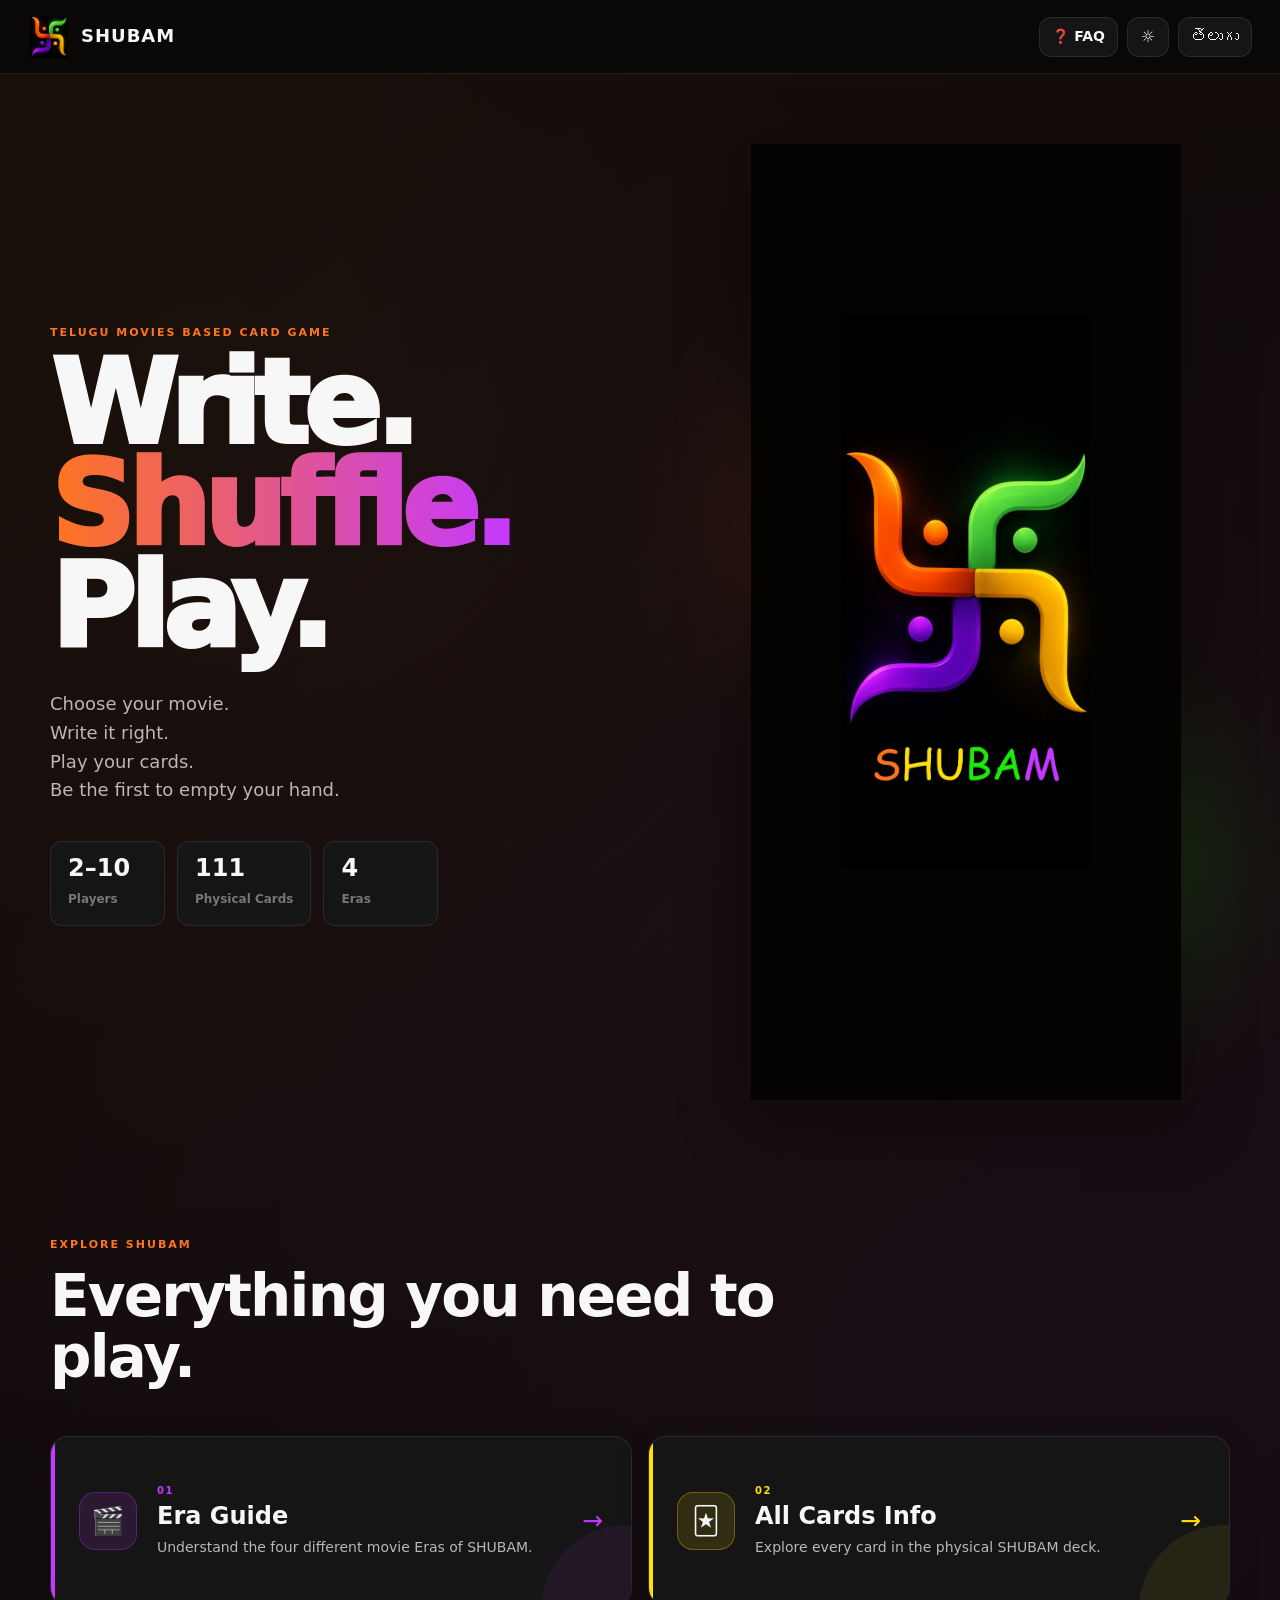
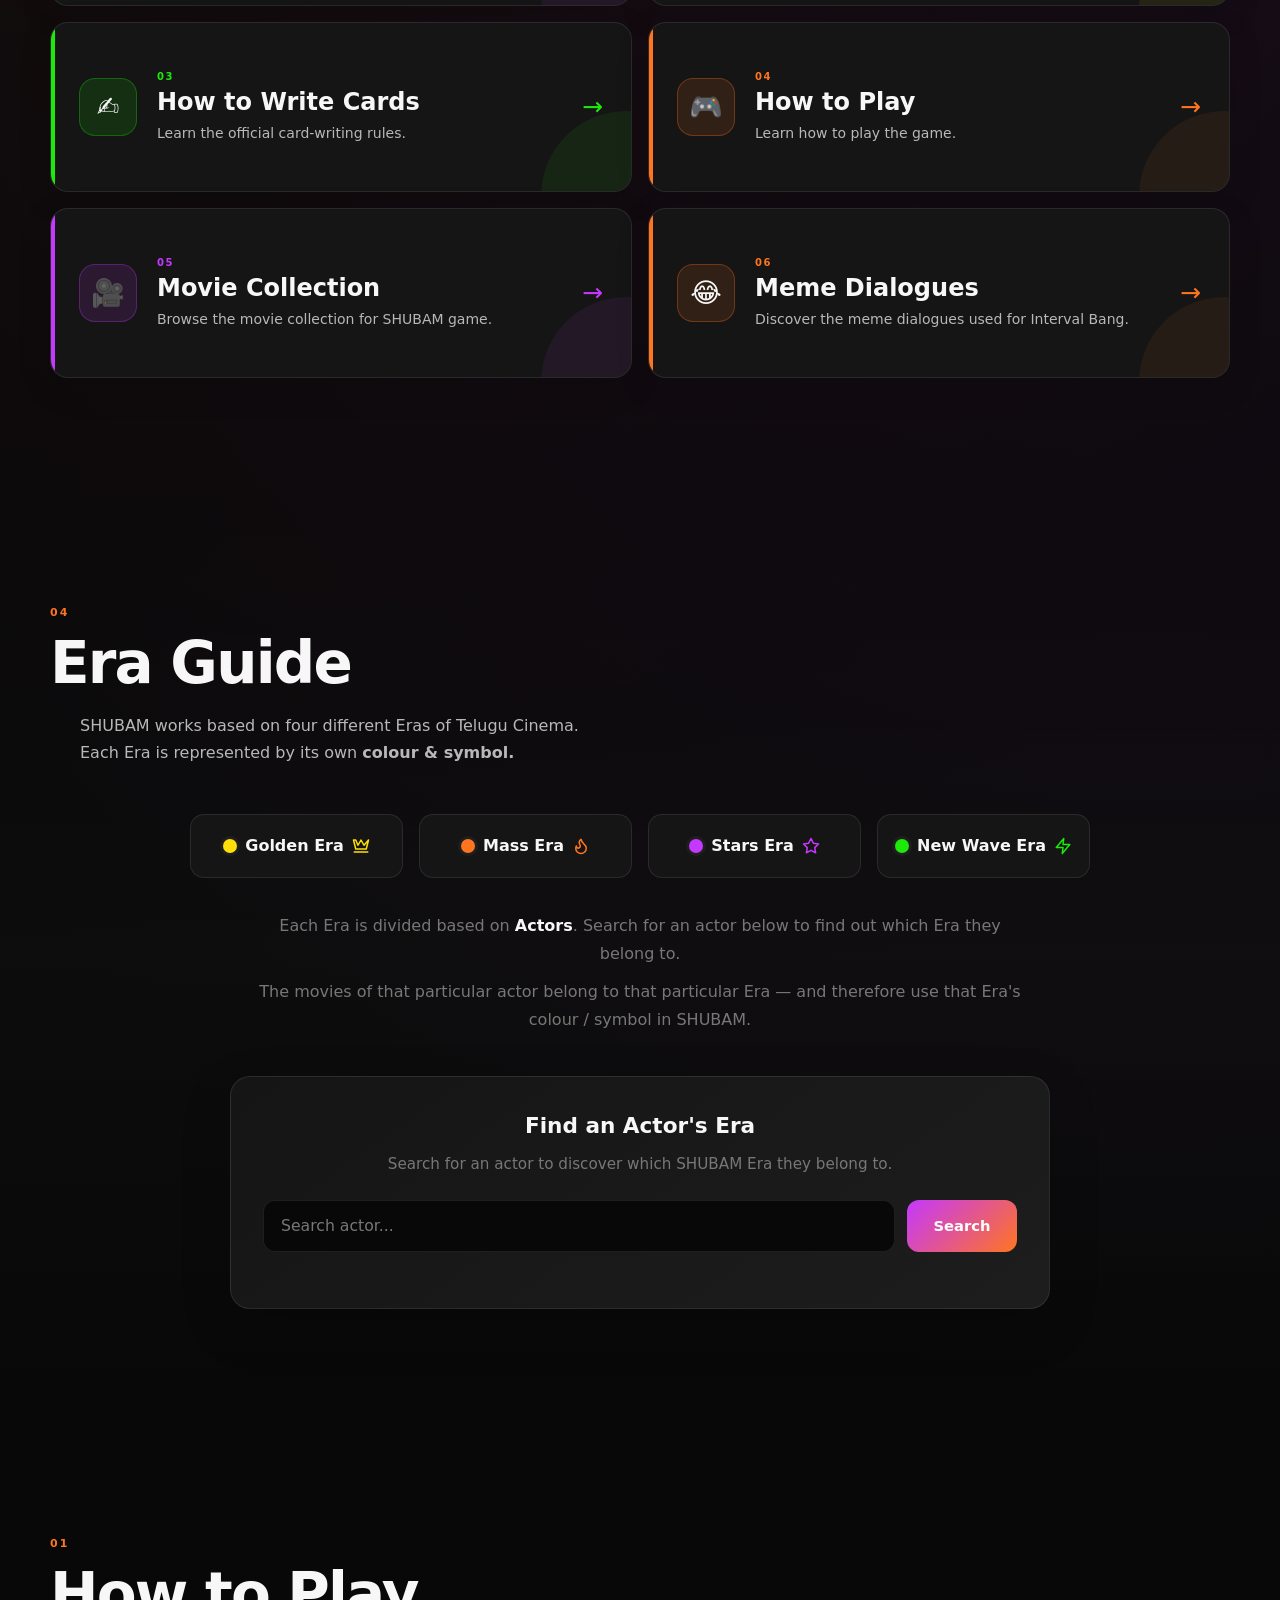
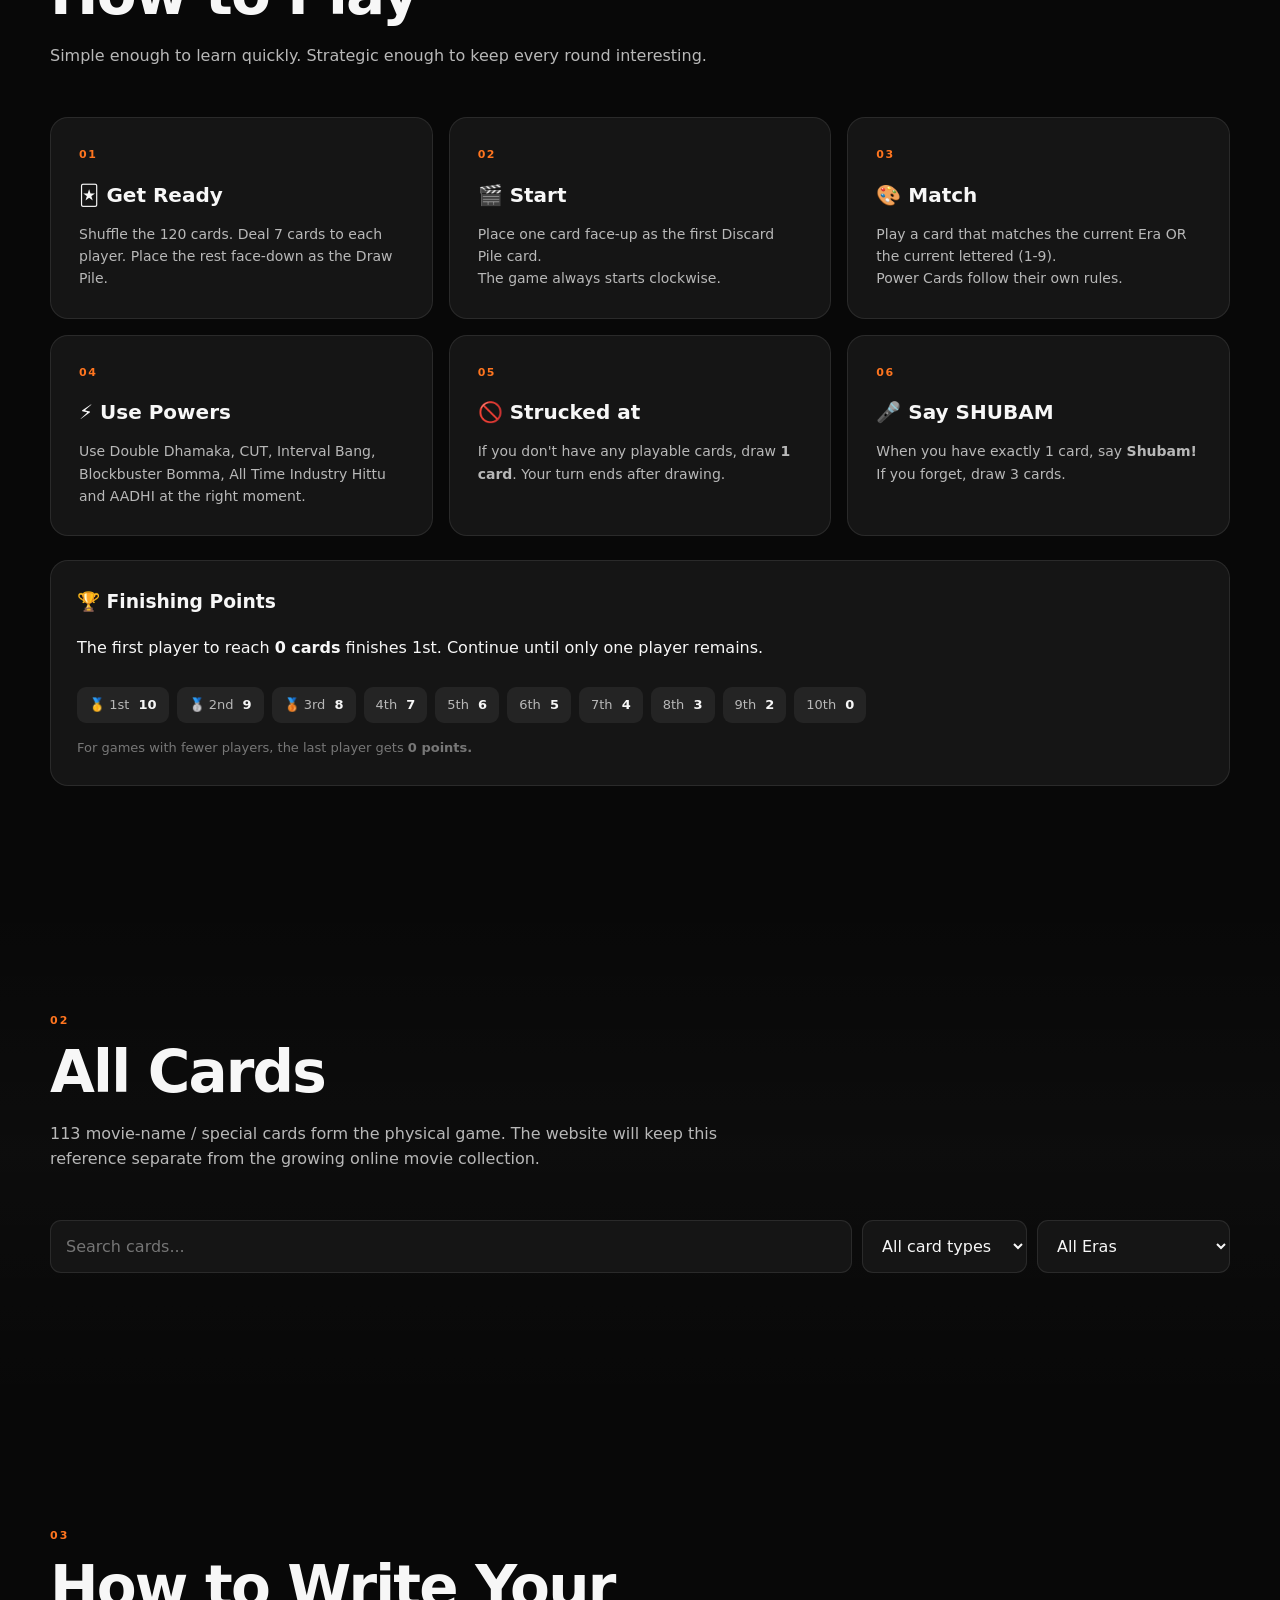
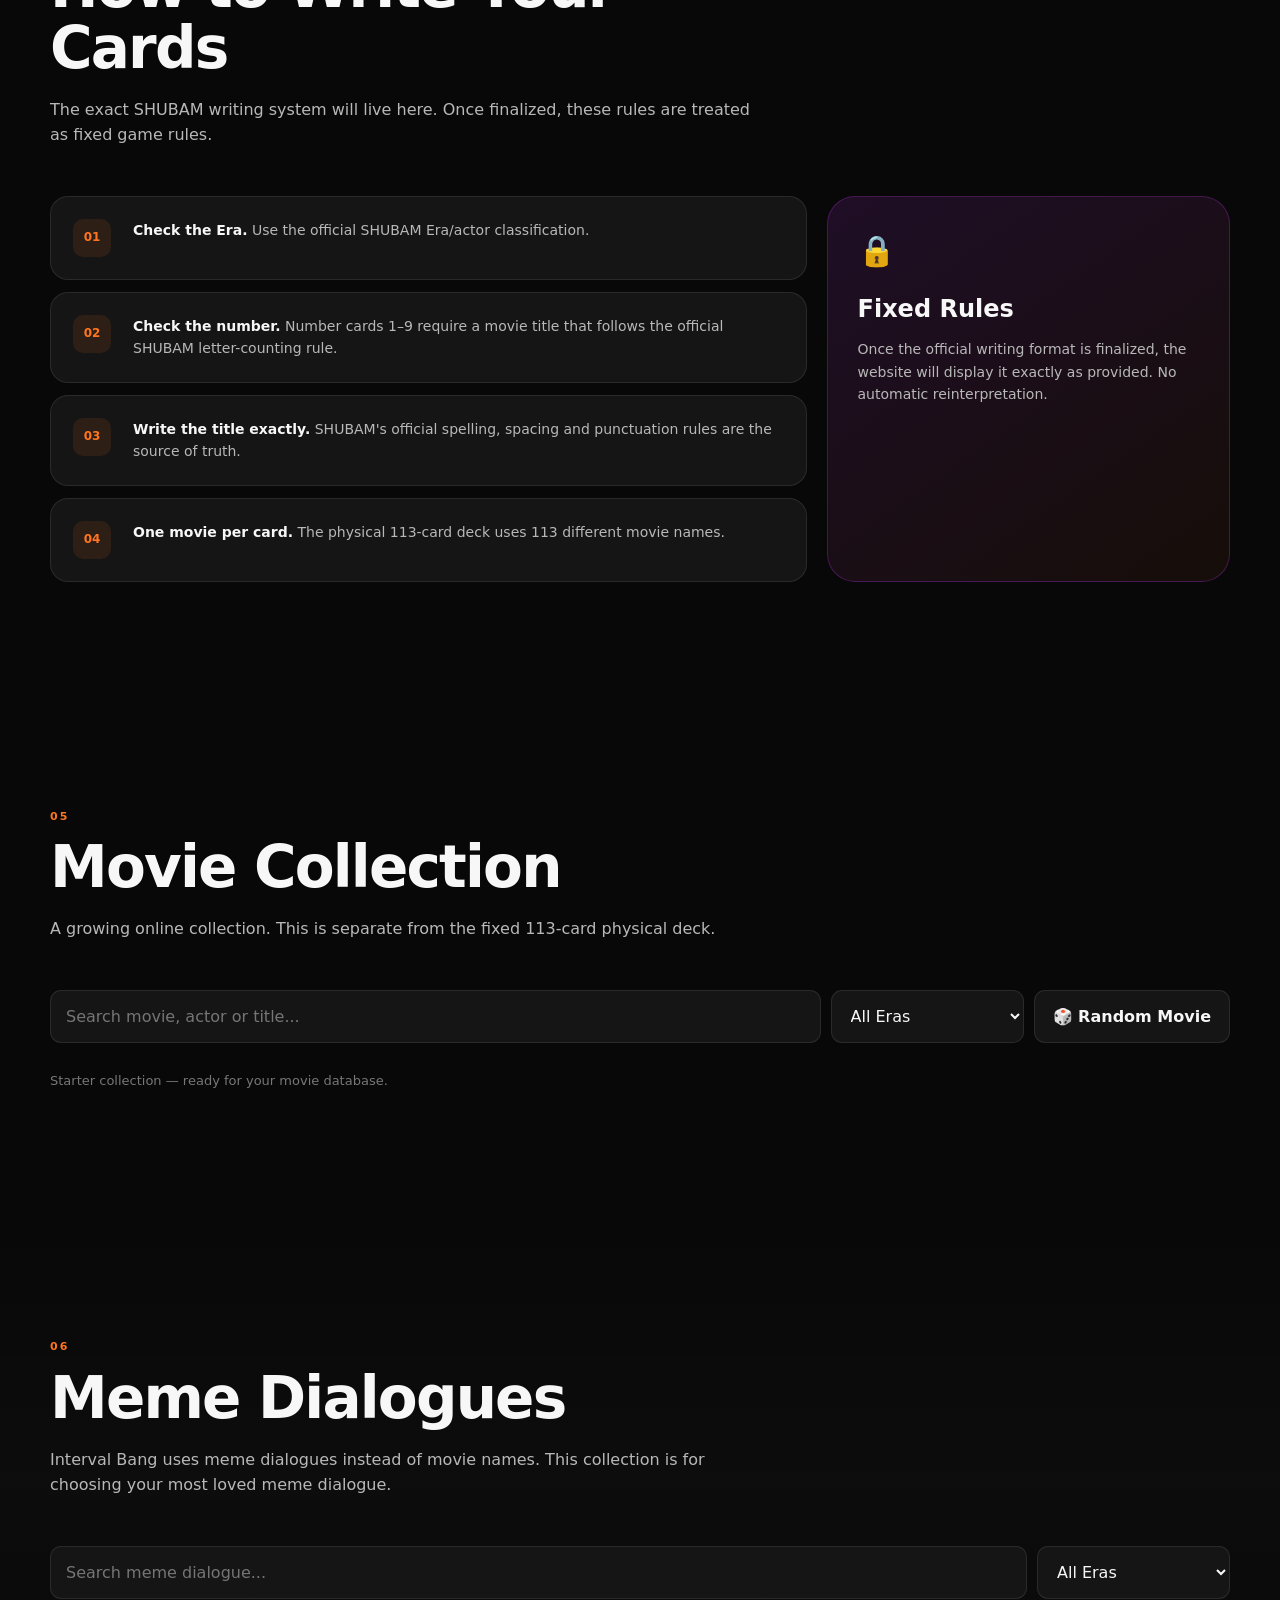
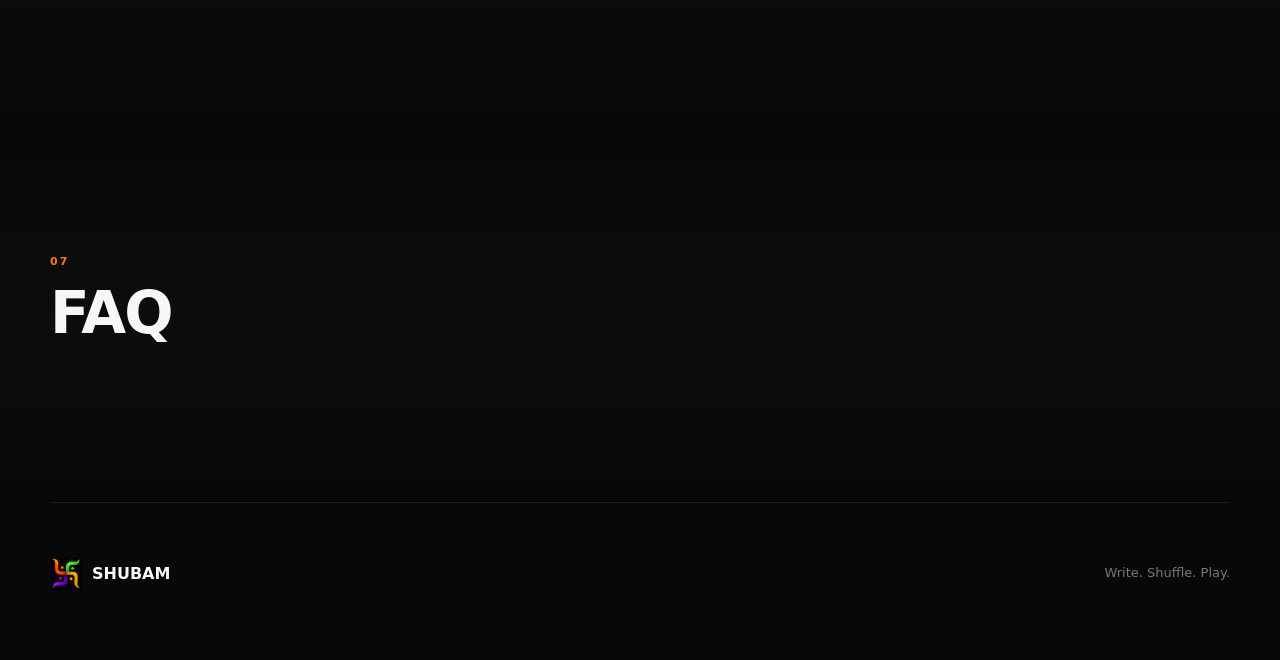
==== commit 14a47690: "Update index.html" ====
--- a/index.html
+++ b/index.html
@@ -243,7 +243,145 @@
       </div>
     </section>
 
-
+    <!-- =========================
+         ERA GUIDE
+    ========================== -->
+
+    <section id="eras" class="section alt">
+
+      <div class="section-heading">
+
+        <span class="eyebrow">04</span>
+
+        <h2 data-i18n="eraTitle">
+          Era Guide
+        </h2>
+        <p class="era-intro">
+          SHUBAM works based on four different Eras of Telugu Cinema.<br>
+          Each Era is represented by its own <strong>colour & symbol.</strong>
+        </p>
+
+      </div>
+      
+  <!-- =========================
+       FOUR ERAS
+  ========================== -->
+      <div class="era-colour-list">
+        <!-- Golden Era: Crown -->
+        <div class="era-colour-item">
+          <span class="era-colour-dot era-golden"></span>
+          <span>Golden Era</span>
+          <svg class="era-icon icon-golden" viewBox="0 0 24 24" width="18" height="18" fill="none" stroke="var(--gold, #ffdf09)" stroke-width="2" stroke-linecap="round" stroke-linejoin="round">
+            <path d="M2 4l3 12h14l3-12-6 7-4-7-4 7-3-7z" />
+            <path d="M3 20h18" />
+          </svg>
+        </div>
+      
+        <!-- Mass Era: Flame -->
+        <div class="era-colour-item">
+          <span class="era-colour-dot era-mass"></span>
+          <span>Mass Era</span>
+          <svg class="era-icon icon-mass" viewBox="0 0 24 24" width="18" height="18" fill="none" stroke="var(--orange, #ff751f)" stroke-width="2" stroke-linecap="round" stroke-linejoin="round">
+            <path d="M8.5 14.5A2.5 2.5 0 0 0 11 12c0-1.38-.5-2-1-3-1.072-2.143-.224-4.054 2-6 .5 2.5 2 4.9 4 6.5 2 1.6 3 3.5 3 5.5a7 7 0 1 1-14 0c0-1.153.433-2.294 1-3a2.5 2.5 0 0 0 2.5 3z" />
+          </svg>
+        </div>
+      
+        <!-- Stars Era: 5-Pointed Star -->
+        <div class="era-colour-item">
+          <span class="era-colour-dot era-stars"></span>
+          <span>Stars Era</span>
+          <svg class="era-icon icon-stars" viewBox="0 0 24 24" width="18" height="18" fill="none" stroke="var(--purple, #c538ff)" stroke-width="2" stroke-linecap="round" stroke-linejoin="round">
+            <polygon points="12 2 15.09 8.26 22 9.27 17 14.14 18.18 21.02 12 17.77 5.82 21.02 7 14.14 2 9.27 8.91 8.26 12 2" />
+          </svg>
+        </div>
+      
+        <!-- New Wave Era: Lightning Flash -->
+        <div class="era-colour-item">
+          <span class="era-colour-dot era-new-wave"></span>
+          <span>New Wave Era</span>
+          <svg class="era-icon icon-new-wave" viewBox="0 0 24 24" width="18" height="18" fill="none" stroke="var(--green, #1de90b)" stroke-width="2" stroke-linecap="round" stroke-linejoin="round">
+            <polygon points="13 2 3 14 12 14 11 22 21 10 12 10 13 2" />
+          </svg>
+        </div>
+      </div>
+
+
+  <!-- =========================
+       ERA EXPLANATION
+  ========================== -->
+      <div class="era-explanation">
+        <p>
+          Each Era is divided based on <strong>Actors</strong>.
+          Search for an actor below to find out which Era they belong to.
+        </p>
+        <p>
+          The movies of that particular actor belong to that
+          particular Era — and therefore use that Era's colour / symbol in SHUBAM.
+        </p>
+      </div>
+
+
+  <!-- =========================
+       ACTOR SEARCH
+  ========================== -->
+      <div class="actor-search-box">
+        <div class="actor-search-heading">
+          <h3>Find an Actor's Era</h3>
+          <p>
+            Search for an actor to discover which SHUBAM Era they belong to.
+          </p>
+        </div>
+        
+        <div class="actor-search">
+          <div class="actor-search-input-wrap">
+            <input
+              type="search"
+              id="actorSearch"
+              name="actorSearch"
+              autocomplete="off"
+              placeholder="Search actor..."
+              aria-label="Search actor"
+              aria-autocomplete="list"
+              aria-controls="actorSuggestions"
+            />
+
+            <!-- Suggestions will be generated here by JavaScript -->
+
+            <div
+              id="actorSuggestions"
+              class="actor-suggestions"
+              role="listbox"
+              aria-label="Actor suggestions"
+            ></div>
+    
+          </div>
+
+
+          <button
+            type="button"
+            id="actorSearchButton"
+            class="btn primary"
+          >
+            Search
+          </button>
+        </div>
+
+
+    <!-- =========================
+         SEARCH RESULT
+    ========================== -->
+
+        <div
+          id="actorSearchResult"
+          class="actor-search-result"
+          aria-live="polite"
+        ></div>
+    
+      </div>
+    
+    </section>
+
+    
     <!-- =========================
          HOW TO PLAY
     ========================== -->
@@ -558,145 +696,6 @@
 
     </section>
 
-
-    <!-- =========================
-         ERA GUIDE
-    ========================== -->
-
-    <section id="eras" class="section alt">
-
-      <div class="section-heading">
-
-        <span class="eyebrow">04</span>
-
-        <h2 data-i18n="eraTitle">
-          Era Guide
-        </h2>
-        <p class="era-intro">
-          SHUBAM works based on four different Eras of Telugu Cinema.<br>
-          Each Era is represented by its own <strong>colour & symbol.</strong>
-        </p>
-
-      </div>
-      
-  <!-- =========================
-       FOUR ERAS
-  ========================== -->
-      <div class="era-colour-list">
-        <!-- Golden Era: Crown -->
-        <div class="era-colour-item">
-          <span class="era-colour-dot era-golden"></span>
-          <span>Golden Era</span>
-          <svg class="era-icon icon-golden" viewBox="0 0 24 24" width="18" height="18" fill="none" stroke="var(--gold, #ffdf09)" stroke-width="2" stroke-linecap="round" stroke-linejoin="round">
-            <path d="M2 4l3 12h14l3-12-6 7-4-7-4 7-3-7z" />
-            <path d="M3 20h18" />
-          </svg>
-        </div>
-      
-        <!-- Mass Era: Flame -->
-        <div class="era-colour-item">
-          <span class="era-colour-dot era-mass"></span>
-          <span>Mass Era</span>
-          <svg class="era-icon icon-mass" viewBox="0 0 24 24" width="18" height="18" fill="none" stroke="var(--orange, #ff751f)" stroke-width="2" stroke-linecap="round" stroke-linejoin="round">
-            <path d="M8.5 14.5A2.5 2.5 0 0 0 11 12c0-1.38-.5-2-1-3-1.072-2.143-.224-4.054 2-6 .5 2.5 2 4.9 4 6.5 2 1.6 3 3.5 3 5.5a7 7 0 1 1-14 0c0-1.153.433-2.294 1-3a2.5 2.5 0 0 0 2.5 3z" />
-          </svg>
-        </div>
-      
-        <!-- Stars Era: 5-Pointed Star -->
-        <div class="era-colour-item">
-          <span class="era-colour-dot era-stars"></span>
-          <span>Stars Era</span>
-          <svg class="era-icon icon-stars" viewBox="0 0 24 24" width="18" height="18" fill="none" stroke="var(--purple, #c538ff)" stroke-width="2" stroke-linecap="round" stroke-linejoin="round">
-            <polygon points="12 2 15.09 8.26 22 9.27 17 14.14 18.18 21.02 12 17.77 5.82 21.02 7 14.14 2 9.27 8.91 8.26 12 2" />
-          </svg>
-        </div>
-      
-        <!-- New Wave Era: Lightning Flash -->
-        <div class="era-colour-item">
-          <span class="era-colour-dot era-new-wave"></span>
-          <span>New Wave Era</span>
-          <svg class="era-icon icon-new-wave" viewBox="0 0 24 24" width="18" height="18" fill="none" stroke="var(--green, #1de90b)" stroke-width="2" stroke-linecap="round" stroke-linejoin="round">
-            <polygon points="13 2 3 14 12 14 11 22 21 10 12 10 13 2" />
-          </svg>
-        </div>
-      </div>
-
-
-  <!-- =========================
-       ERA EXPLANATION
-  ========================== -->
-      <div class="era-explanation">
-        <p>
-          Each Era is divided based on <strong>Actors</strong>.
-          Search for an actor below to find out which Era they belong to.
-        </p>
-        <p>
-          The movies of that particular actor belong to that
-          particular Era — and therefore use that Era's colour / symbol in SHUBAM.
-        </p>
-      </div>
-
-
-  <!-- =========================
-       ACTOR SEARCH
-  ========================== -->
-      <div class="actor-search-box">
-        <div class="actor-search-heading">
-          <h3>Find an Actor's Era</h3>
-          <p>
-            Search for an actor to discover which SHUBAM Era they belong to.
-          </p>
-        </div>
-        
-        <div class="actor-search">
-          <div class="actor-search-input-wrap">
-            <input
-              type="search"
-              id="actorSearch"
-              name="actorSearch"
-              autocomplete="off"
-              placeholder="Search actor..."
-              aria-label="Search actor"
-              aria-autocomplete="list"
-              aria-controls="actorSuggestions"
-            />
-
-            <!-- Suggestions will be generated here by JavaScript -->
-
-            <div
-              id="actorSuggestions"
-              class="actor-suggestions"
-              role="listbox"
-              aria-label="Actor suggestions"
-            ></div>
-    
-          </div>
-
-
-          <button
-            type="button"
-            id="actorSearchButton"
-            class="btn primary"
-          >
-            Search
-          </button>
-        </div>
-
-
-    <!-- =========================
-         SEARCH RESULT
-    ========================== -->
-
-        <div
-          id="actorSearchResult"
-          class="actor-search-result"
-          aria-live="polite"
-        ></div>
-    
-      </div>
-    
-    </section>
-
     <!-- =========================
          MOVIE COLLECTION
     ========================== -->
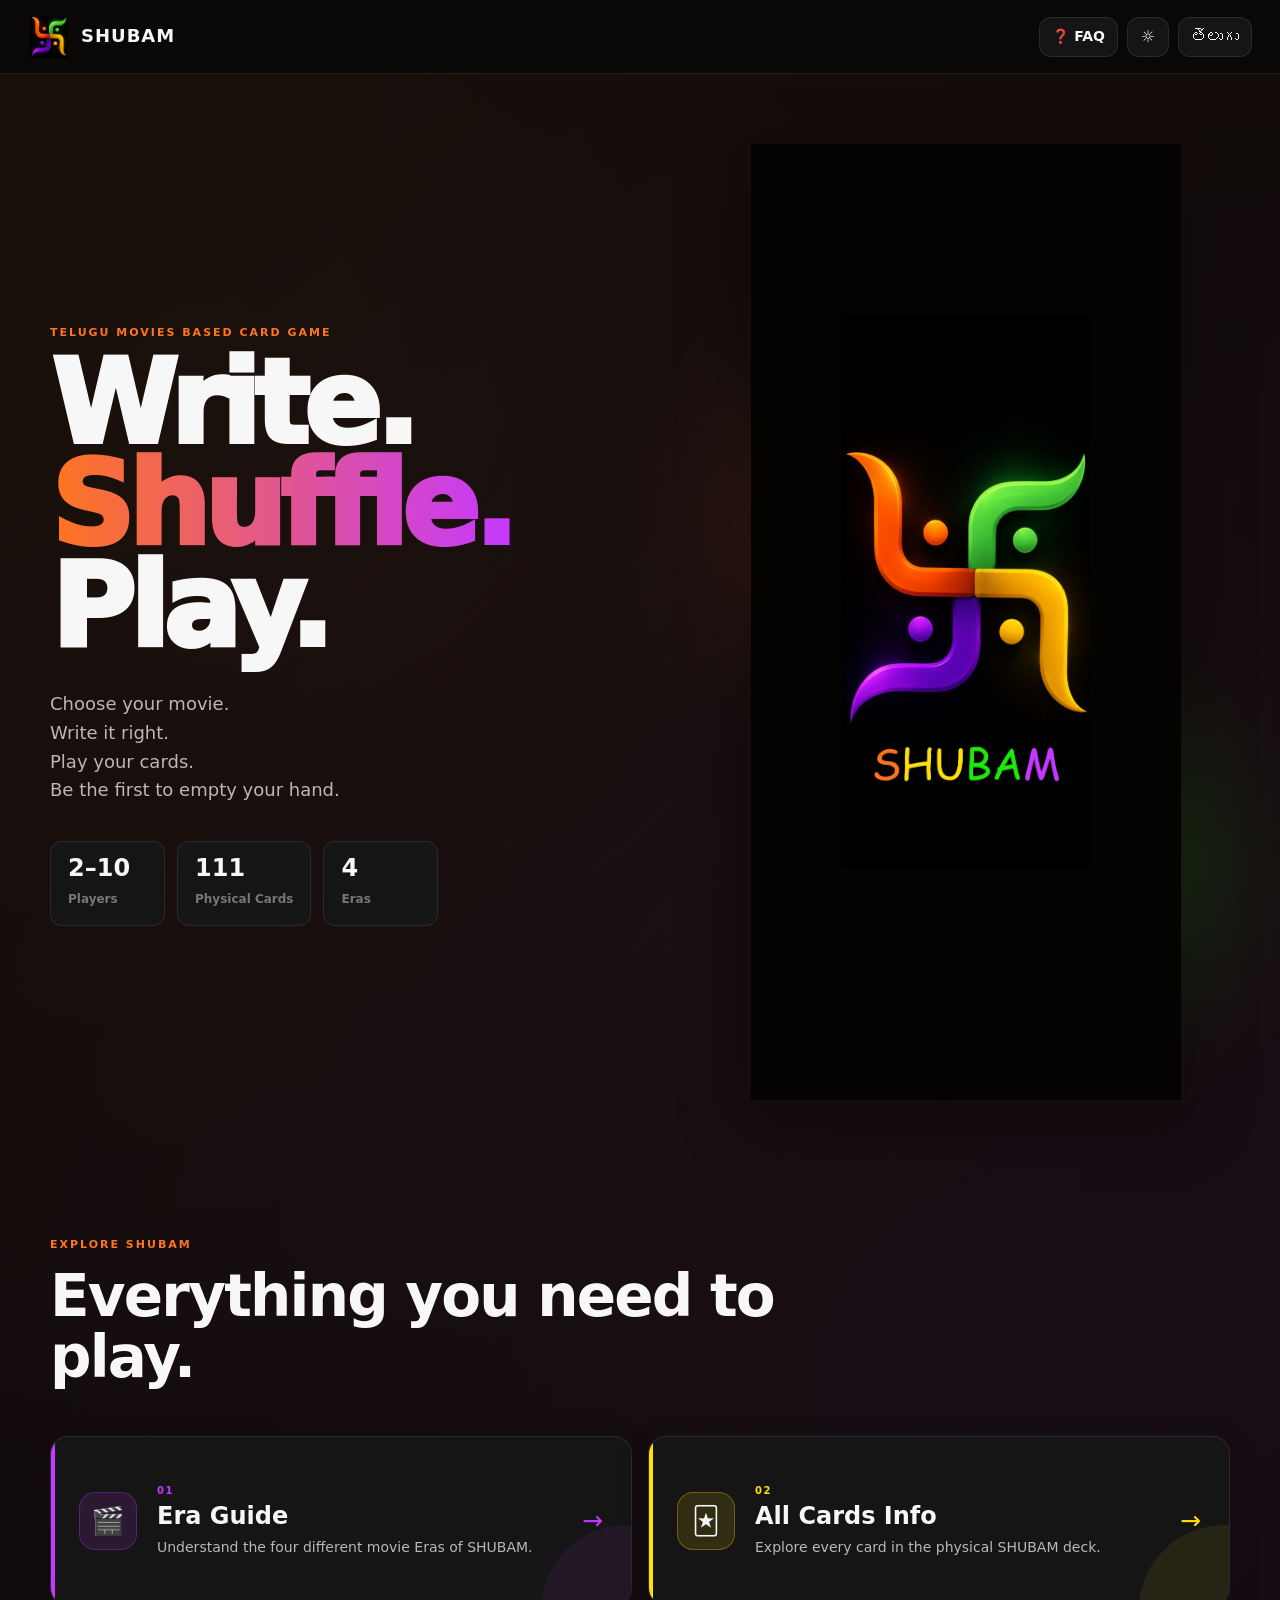
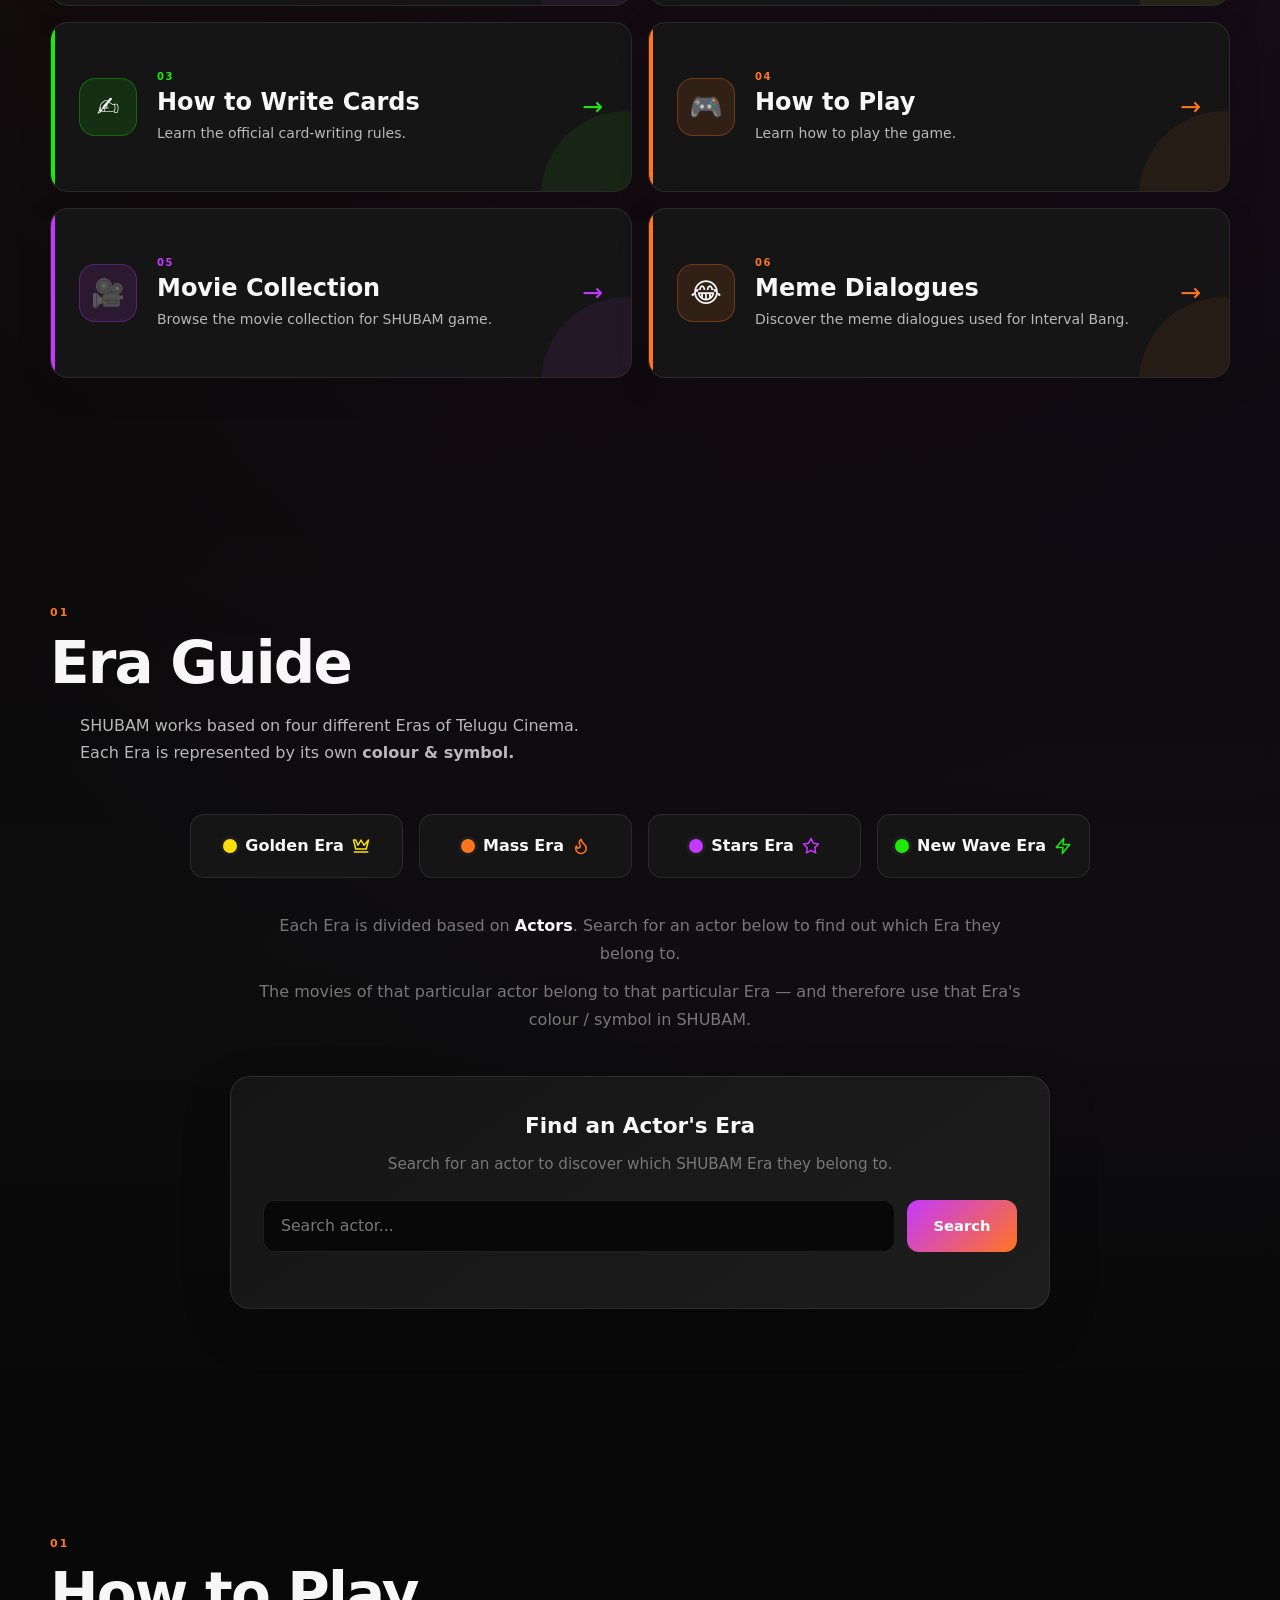
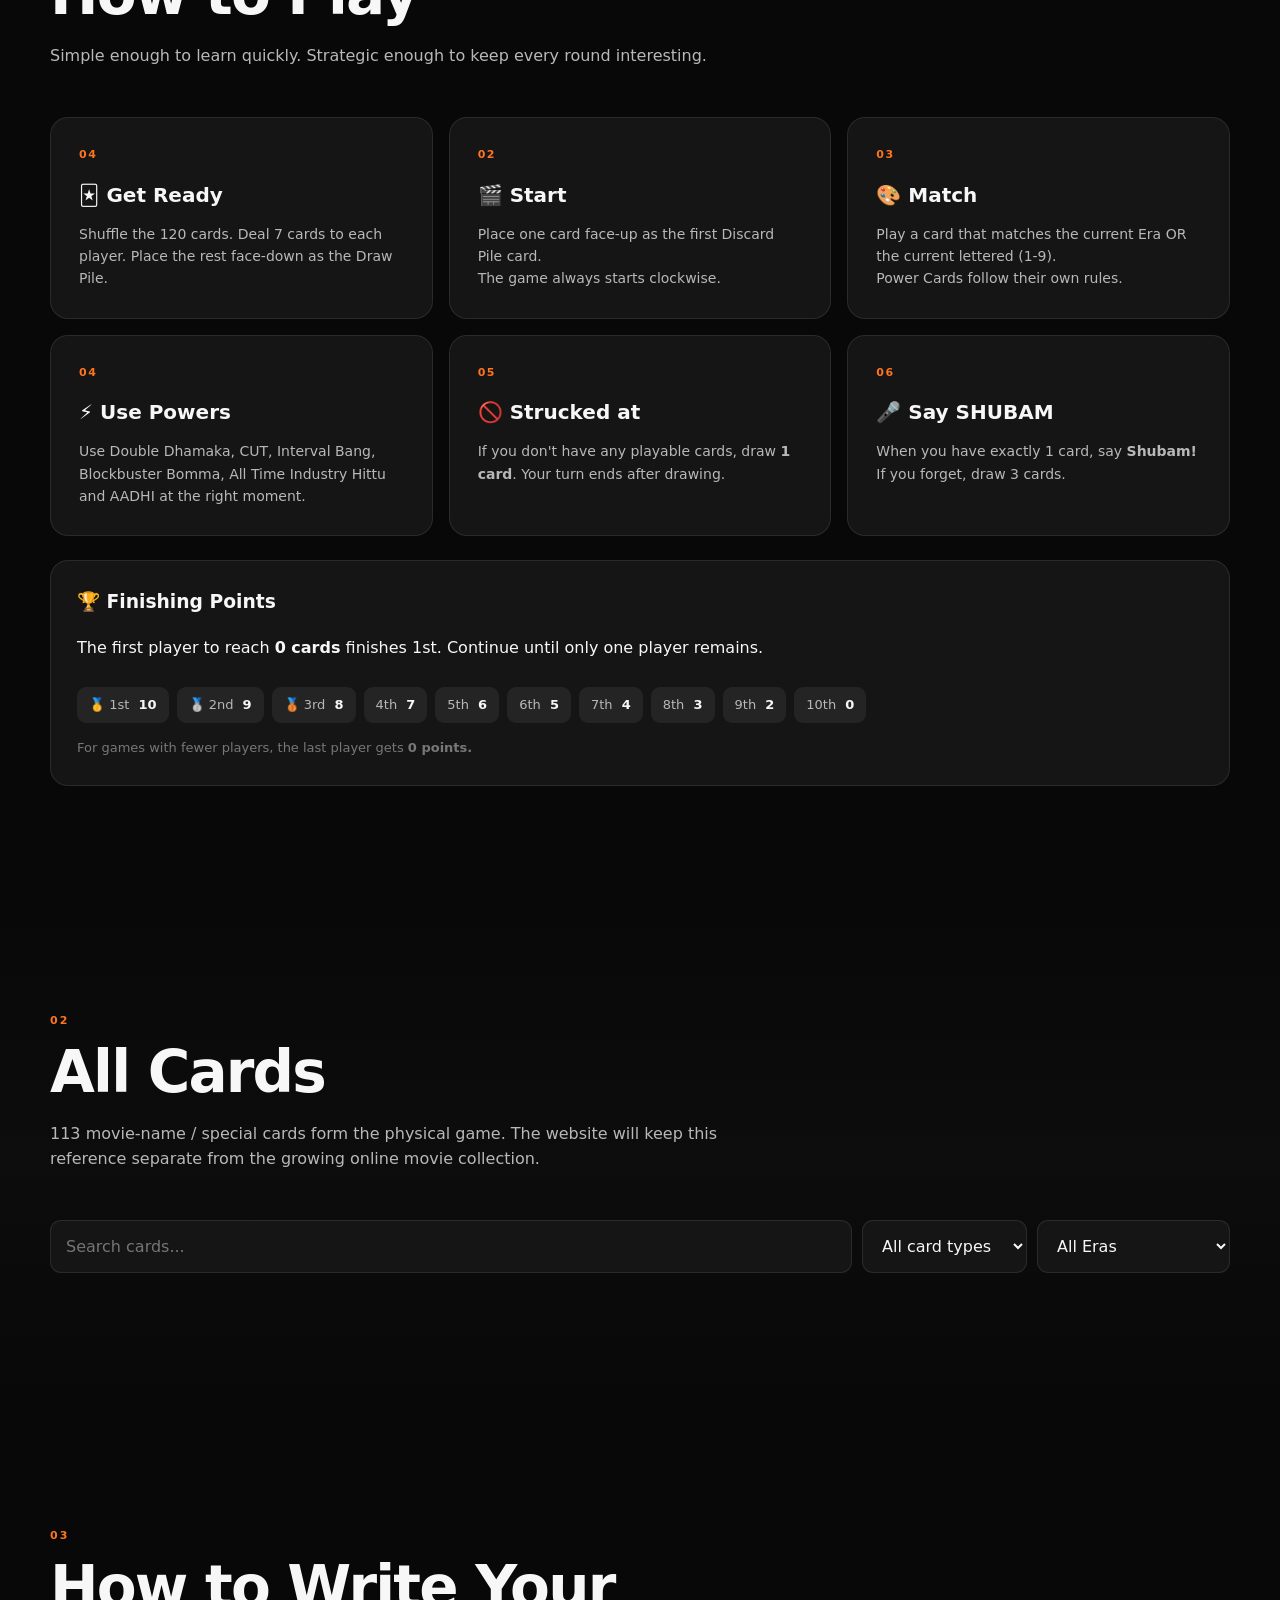
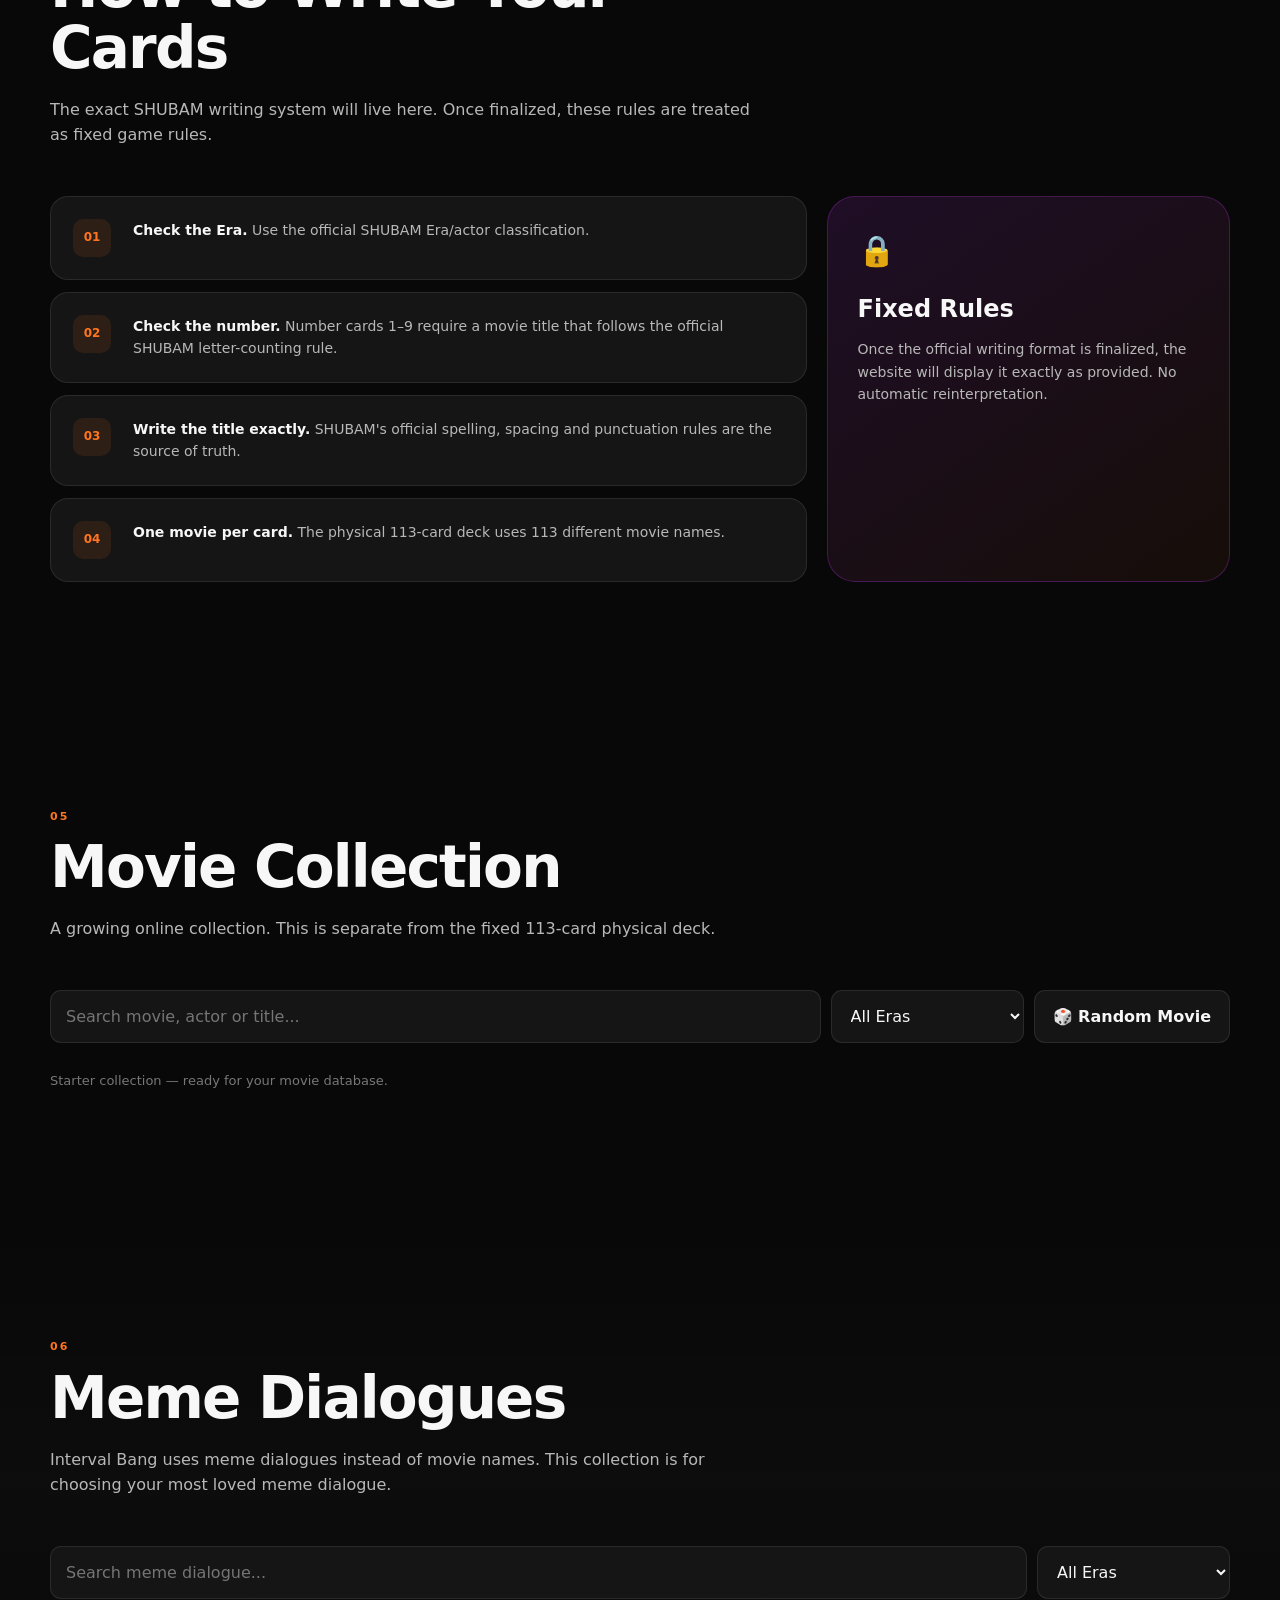
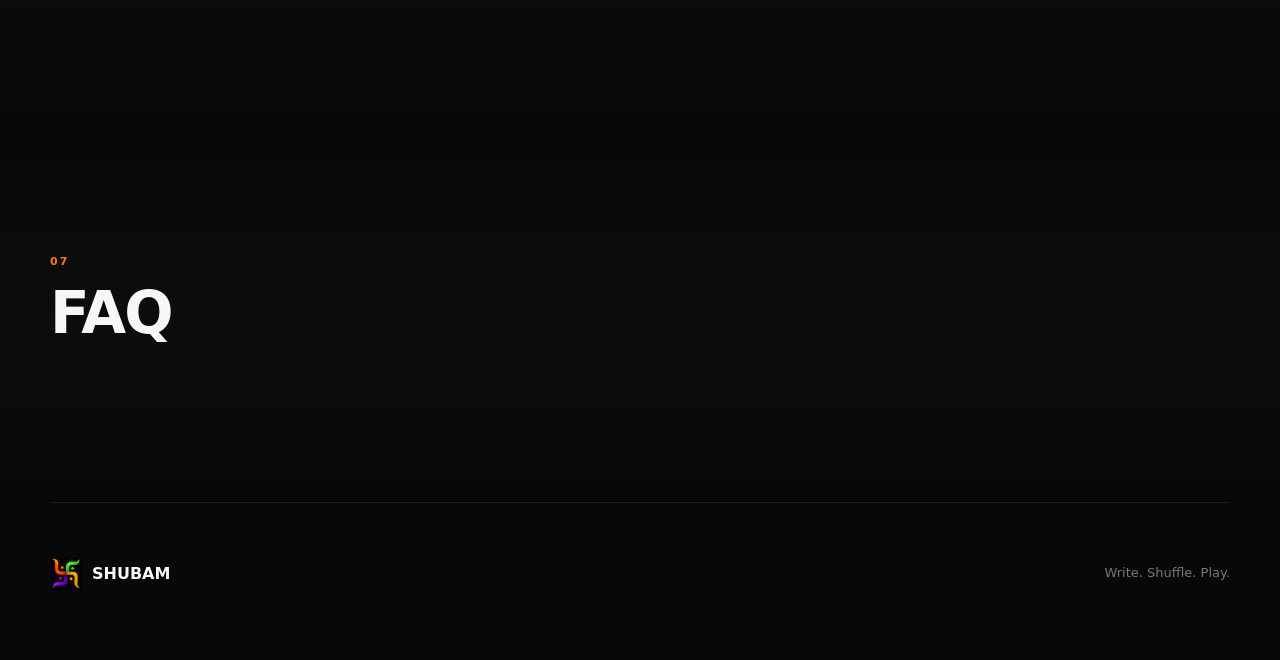
==== commit 594a9cfe: "Update index.html" ====
--- a/index.html
+++ b/index.html
@@ -251,7 +251,7 @@
 
       <div class="section-heading">
 
-        <span class="eyebrow">04</span>
+        <span class="eyebrow">01</span>
 
         <h2 data-i18n="eraTitle">
           Era Guide
@@ -407,7 +407,7 @@
       <div class="steps-grid">
 
         <article class="step-card">
-          <span>01</span>
+          <span>04</span>
           <h3>🃏 <span data-i18n="getReady">Get Ready</span></h3>
           <p>
             Shuffle the 120 cards. Deal 7 cards to each player.
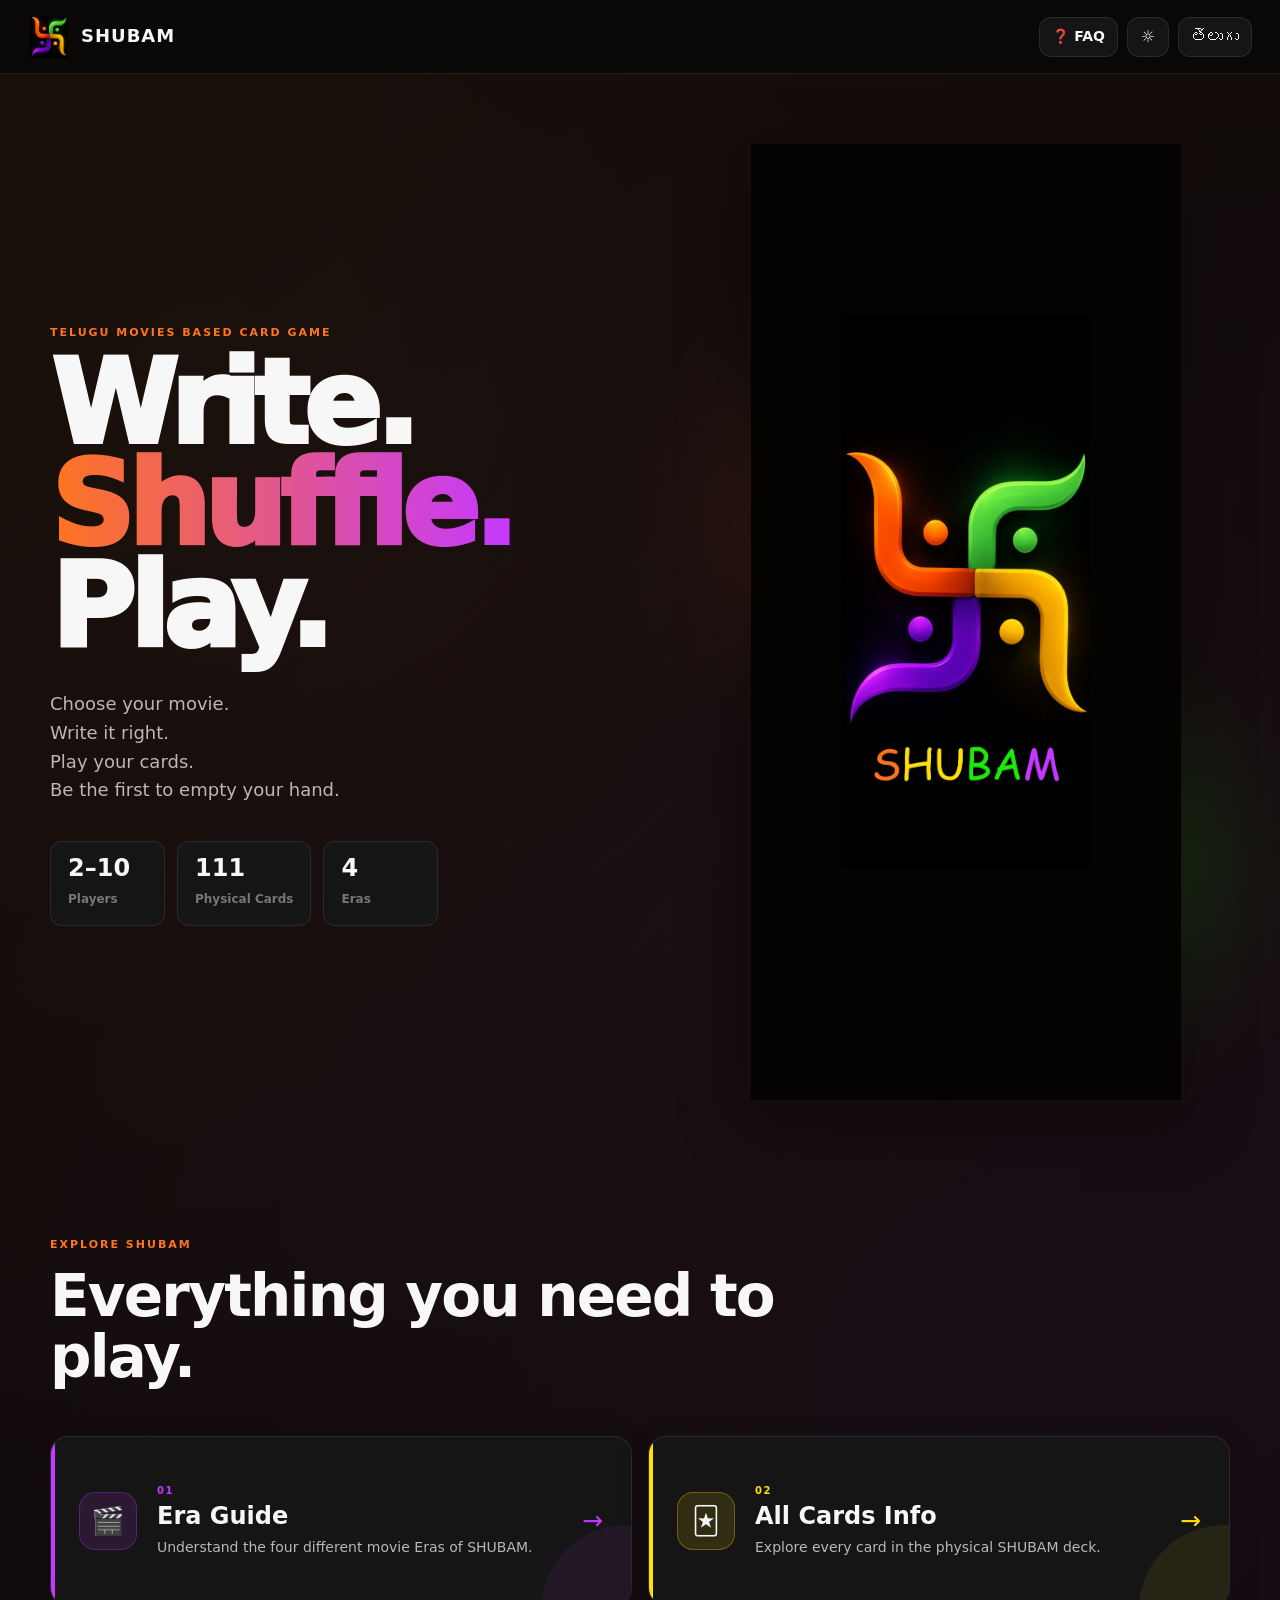
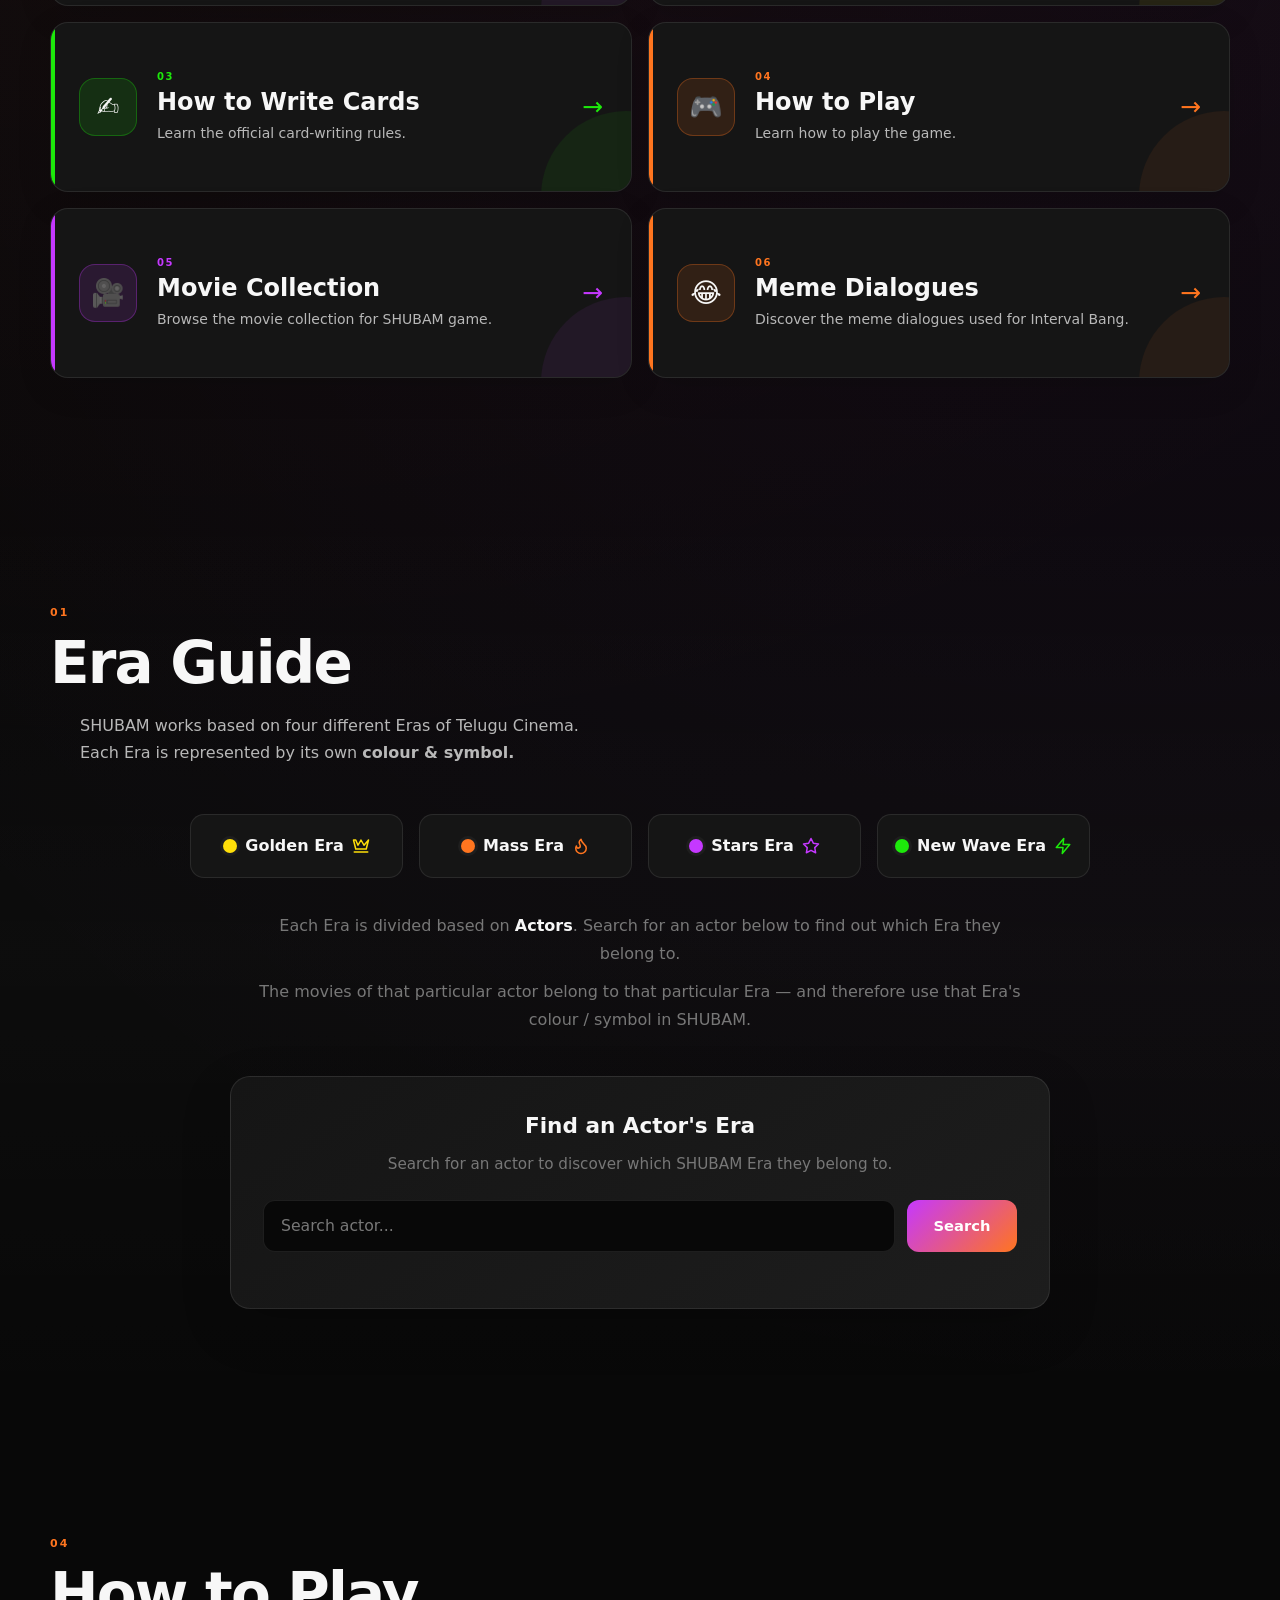
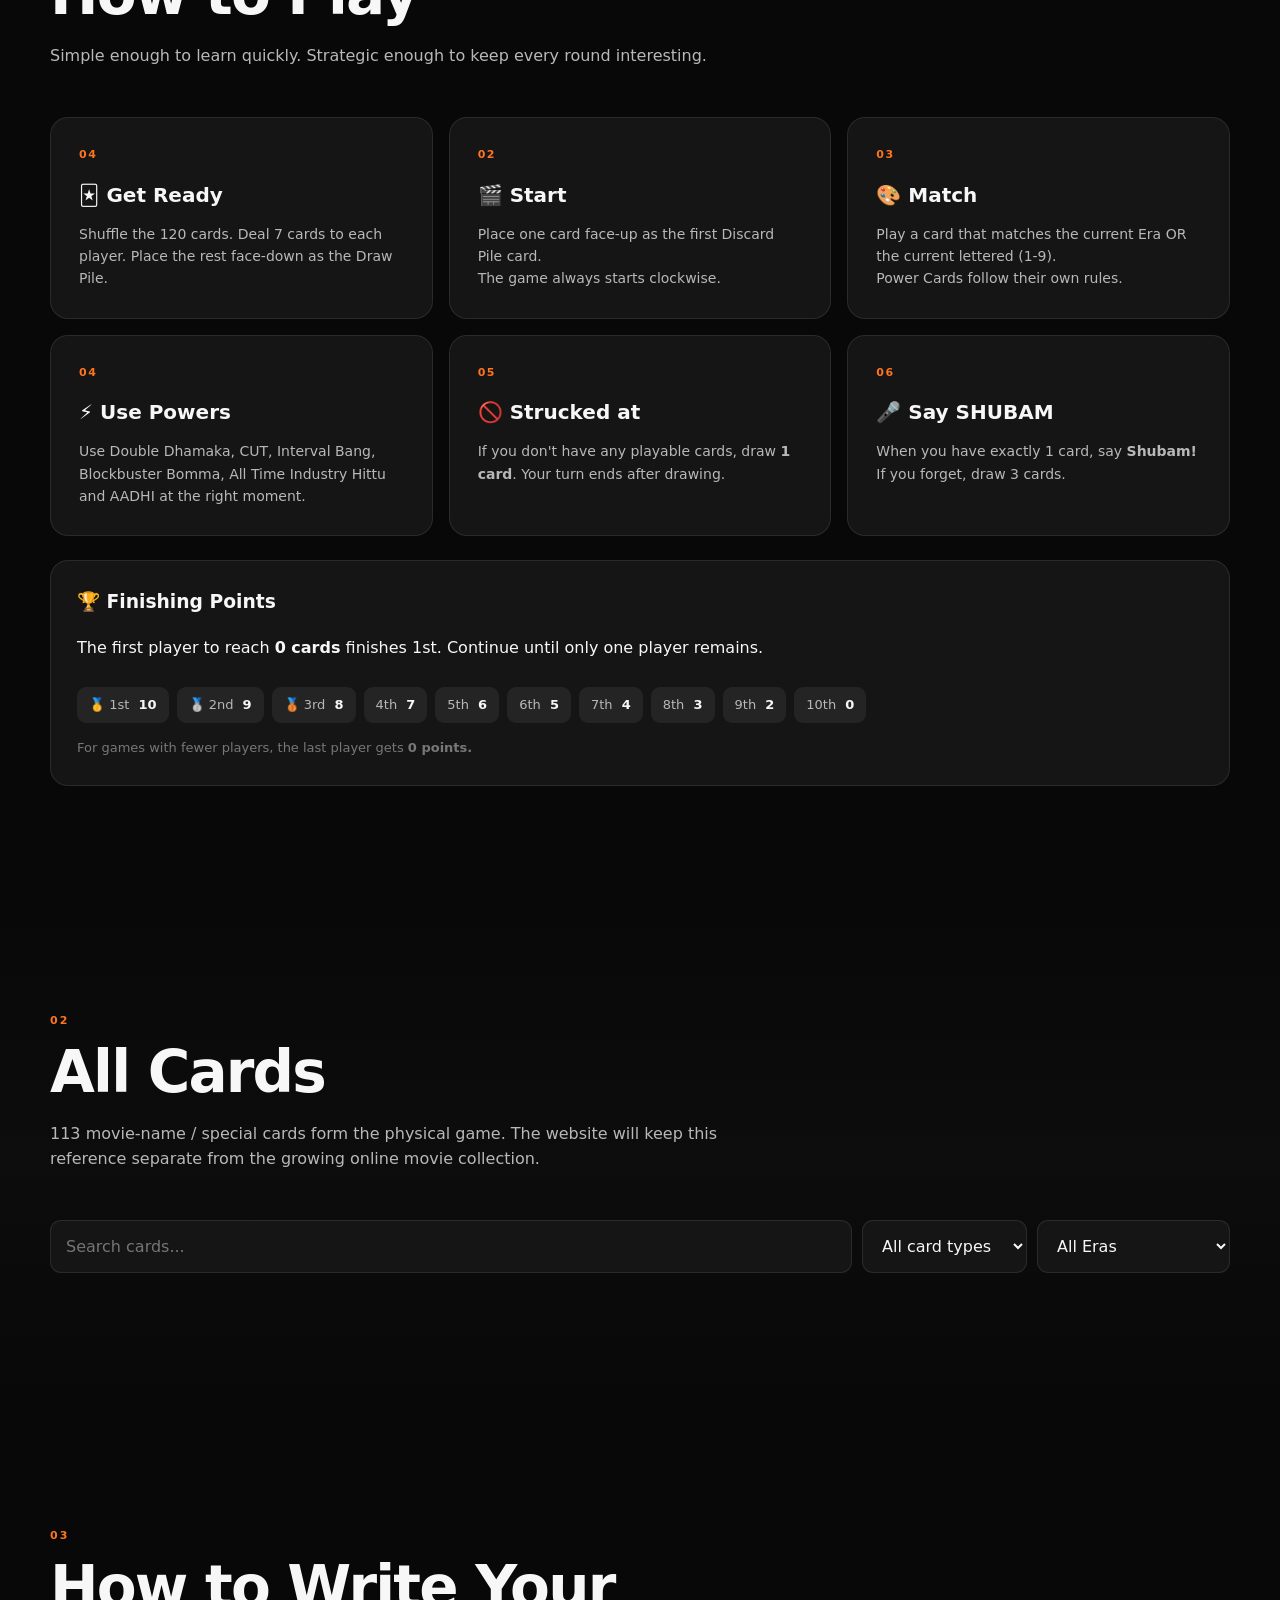
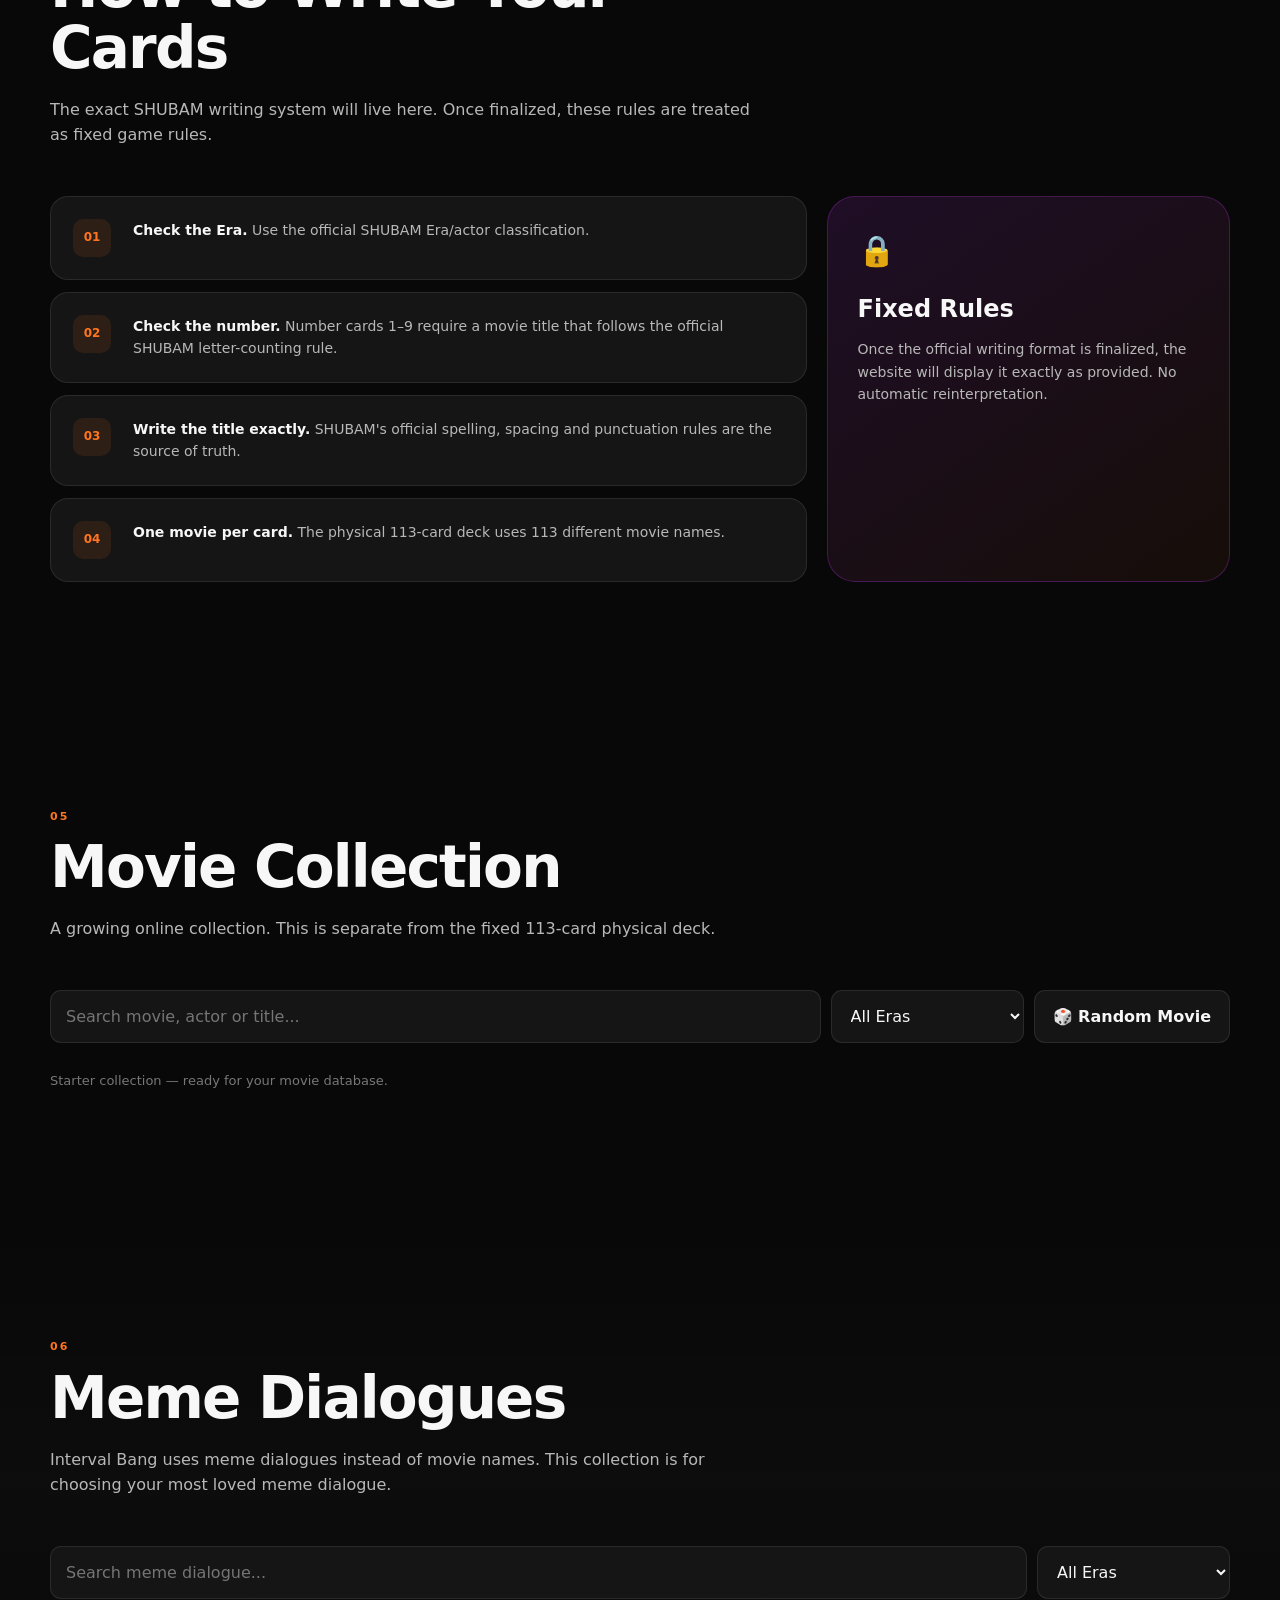
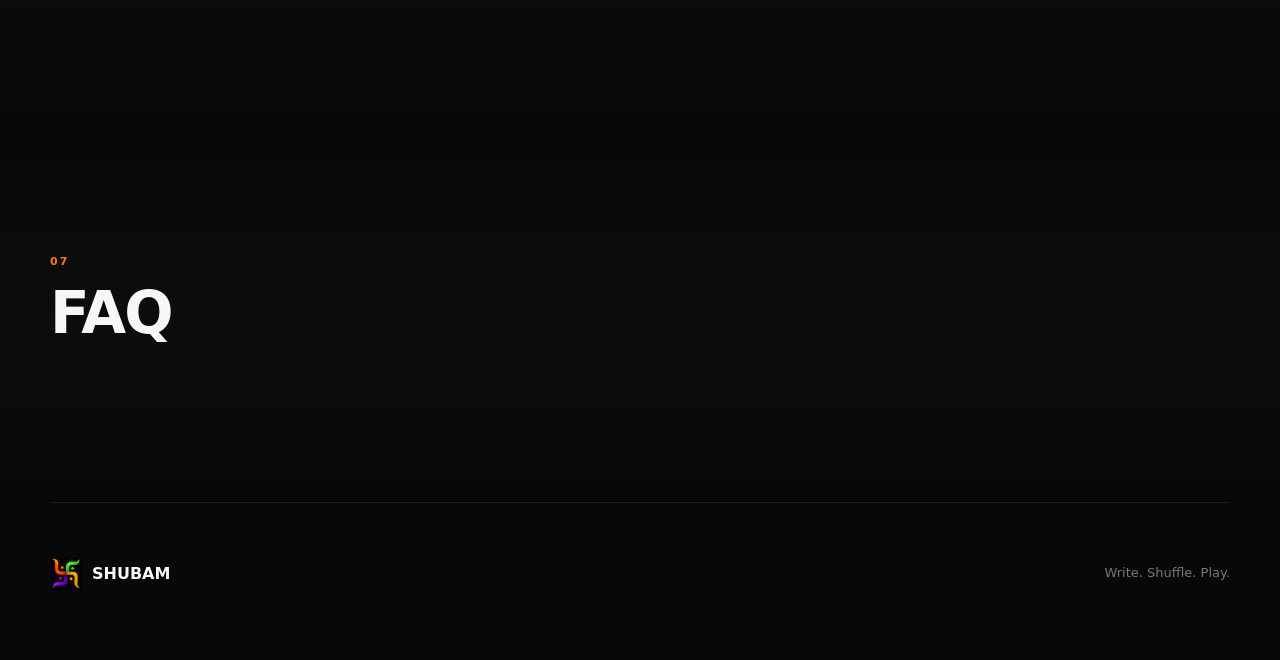
==== commit 2244cf06: "Update index.html" ====
--- a/index.html
+++ b/index.html
@@ -390,7 +390,7 @@
 
       <div class="section-heading">
 
-        <span class="eyebrow">01</span>
+        <span class="eyebrow">04</span>
 
         <h2 data-i18n="howTitle">
           How to Play
